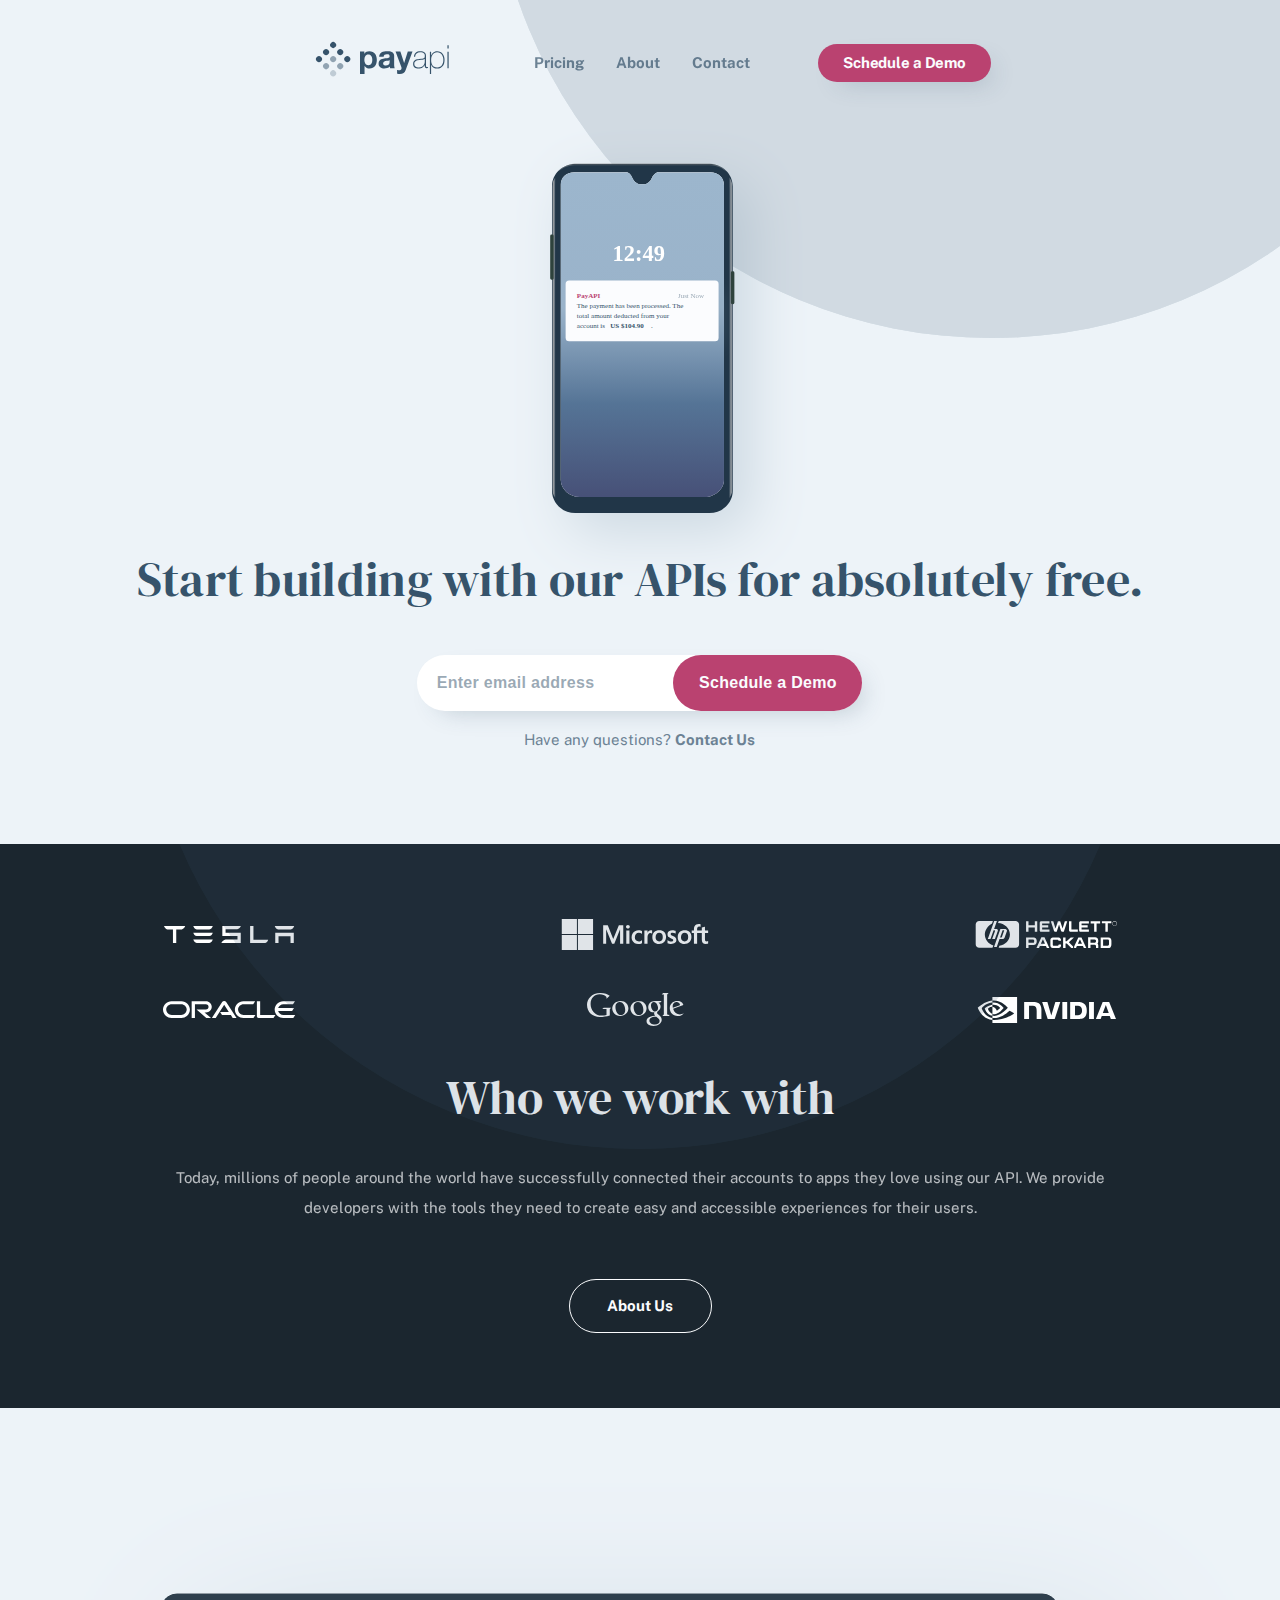
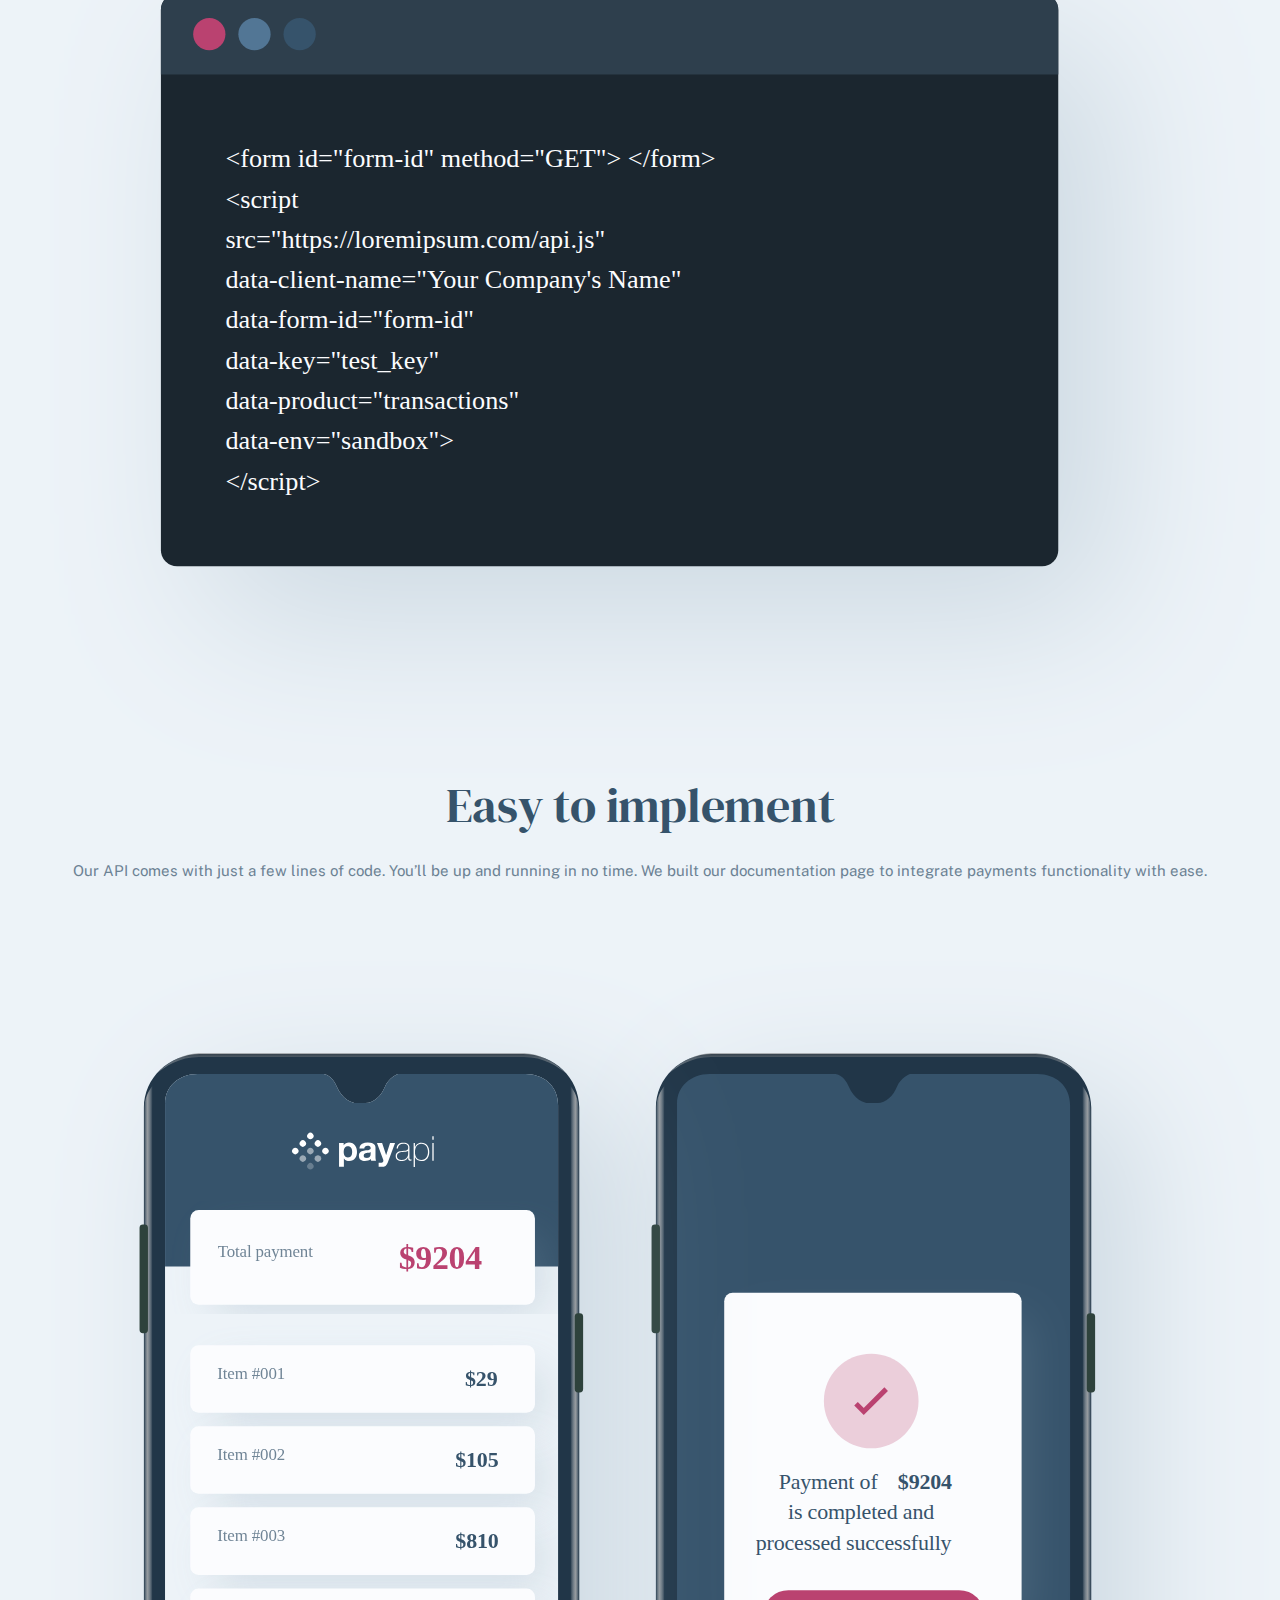
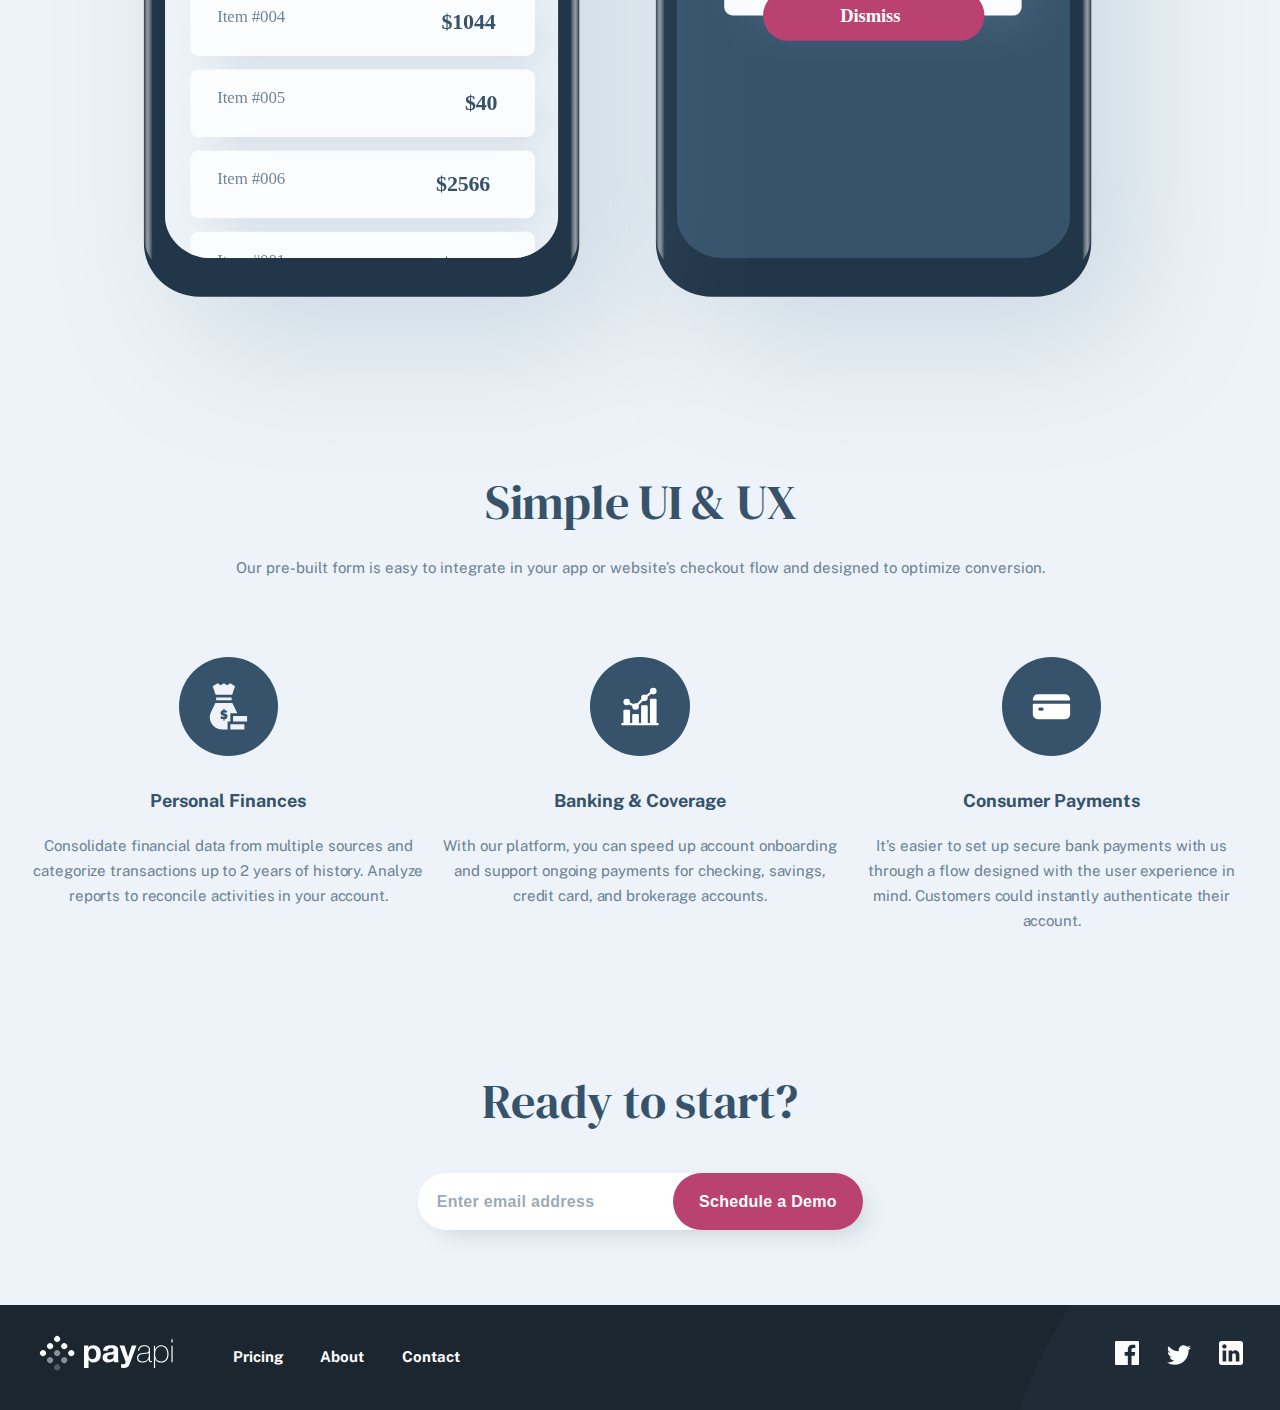
==== src/index.html @ 1490bc05 "Increase ready-to-start section heading and add margin-bottom for tablet breakpoint" ====
<!DOCTYPE html>
<html lang="en">
  <head>
    <meta charset="UTF-8" />
    <meta name="viewport" content="width=device-width, initial-scale=1.0" />

    <link rel="icon" type="image/png" sizes="32x32" href="./assets/favicon-32x32.png" />
    <link rel="preconnect" href="https://fonts.gstatic.com">
    <link href="https://fonts.googleapis.com/css2?family=DM+Serif+Display&family=Public+Sans:wght@400;700&family=Roboto+Mono:wght@300&display=swap" rel="stylesheet">
    <link rel="stylesheet" href="styles.css">
    <title>Frontend Mentor | PayAPI Website Challenge</title>
  </head>

  <body class="body--index">
    <header class="header--index">
      <div class="header__container">
        <a href="./index.html"><img src="./assets/shared/desktop/logo.svg" alt="PayAPI logo" class="logo" /></a>
        <img src="./assets/shared/mobile/menu.svg" alt="Open navigation menu icon" id="menu--open" />
      </div>
      <nav class="navigation">
        <img src="./assets/shared/mobile/close.svg" alt="Close Menu Icon" id="menu--closed" />
        <ul class="header__pages">
          <li class="header__page"><a href="./pricing.html" ><strong>Pricing</strong></a></li>
          <li class="header__page"><a href="./about.html"><strong>About</strong></a></li>
          <li  class="header__page"><a href="./contact.html"><strong>Contact</strong></a></li>
        </ul>
        <div class="button__container--centered">
          <button class="button__navigation--dark" onclick="window.location.href='./contact.html'">Schedule a Demo</button> 
        </div>
      </nav>
      <div class="bg-circle-container">
        <img src="./assets/shared/desktop/bg-pattern-circle.svg" class="bg-circle--header">
      </div>
    </header>
    
    <section class="container container--index-intro">
      <div class="intro-content">
        <h1 class="section-heading--dark section-heading--intro"> Start building with our APIs for absolutely free.</h1>
        <div class="demo-form-wrapper">
          <form class="demo-form">
            <div class="demo-form__input">
              <input type="email" placeholder="Enter email address" aria-label="email" class="form__input  form__input--email form__input--demo-email"/>
            </div>
            <div class="demo-form__input">
              <input type="submit" value="Schedule a Demo" aria-label="submit" class="form__input form__input--btn form__input--demo-btn" />
            </div>
          </form>      
        </div>
        <p class="intro-content__note">Have any questions? <strong>Contact Us</strong></p>
      </div>
      <div class="intro-img-container">
        <img class= "intro-img" src="./assets/home/desktop/illustration-phone-mockup.svg" alt="Illustrated mockup of phone"> 
      </div>

    </section>

    <section class="container container--index-work">
      <div class="bg-circle-container">
        <img src="./assets/shared/desktop/bg-pattern-circle.svg" class="bg-circle--work">
      </div>
      
      <h2 class="section-heading--light section-heading--work">Who we work with</h2>

      <div class="company-logo-container">
          <svg role="img" class="company-logo" aria-label="Tesla logo" width="131" height="17" xmlns="http://www.w3.org/2000/svg">
            <title lang="en">Tesla logo</title>
            <path d="M89.447.047v13.628h14.74c-.375 1.405-1.264 2.623-2.902 3.325h-15.16V.047h3.322zm-12.588 0c-.374 1.452-1.825 2.81-3.603 3.325H61.558l.047 3.372h15.16V17H57.347c.796-1.64 2.387-2.904 4.259-3.419H73.49V10.07H58.33V.047zM21.196 0v.047c-.371 1.503-1.623 2.912-3.386 3.381h-5.287l-.279.094V17H8.951V3.522l-.278-.094H3.386C1.67 3.052.37 1.55 0 .047L21.196 0zm108.586 6.744V17h-3.275v-6.837h-11.98V17h-3.275V6.744h18.53zM48.783 13.58c-.327 1.499-1.637 3.091-3.416 3.419H32.733c-1.778-.328-3.088-1.92-3.462-3.419zm0-6.884c-.327 1.499-1.637 3.09-3.416 3.419H32.733c-1.778-.375-3.088-1.92-3.462-3.419zM130.203 0c-.374 1.499-1.637 3.09-3.416 3.419h-12.634c-1.731-.375-3.041-1.92-3.416-3.419zm-81.42 0c-.327 1.499-1.637 3.09-3.416 3.419H32.733c-1.778-.375-3.088-1.92-3.462-3.419z" fill="#FFF" fill-rule="nonzero"/>
          </svg>

          <svg role="img" class="company-logo" aria-label="Microsoft logo" width="148" height="31" xmlns="http://www.w3.org/2000/svg">
            <title lang="en">Microsoft logo</title>
            <path d="M15.922 16v15H.782V16h15.14zm16.149 0v15H16.93V16h15.14zm79.549-4.777c.457 0 .983.054 1.562.16.582.107 1.061.238 1.425.392l.05.021v2.858l-.13-.087a5.195 5.195 0 00-1.403-.642 5.593 5.593 0 00-1.607-.244c-.57 0-1.023.127-1.35.376-.323.248-.48.554-.48.936 0 .432.127.772.378 1.013.261.25.894.574 1.881.965 1.24.493 2.128 1.05 2.64 1.659.516.612.777 1.372.777 2.258 0 1.228-.486 2.232-1.444 2.985-.953.748-2.258 1.127-3.88 1.127-.525 0-1.13-.07-1.795-.205-.667-.135-1.232-.308-1.681-.512l-.049-.022v-3.014l.132.094a6.547 6.547 0 001.776.888c.639.208 1.222.313 1.733.313 1.38 0 2.05-.43 2.05-1.313 0-.31-.067-.561-.197-.745-.134-.187-.371-.38-.706-.572-.342-.195-.88-.443-1.603-.736-.86-.365-1.508-.723-1.928-1.065a3.28 3.28 0 01-.948-1.221c-.204-.465-.308-1.013-.308-1.63 0-1.187.482-2.168 1.431-2.916.944-.744 2.18-1.12 3.674-1.12zM137.763 5c.734 0 1.327.078 1.762.232l.055.02v2.656l-.117-.052a3.424 3.424 0 00-1.379-.31c-.623 0-1.111.198-1.453.586-.344.394-.519.983-.519 1.753v1.655h4.704V8.57l.059-.018 2.98-.9.106-.032v3.92h3.173v2.521h-3.172v6.205c0 .795.144 1.364.43 1.689.281.322.735.485 1.35.485.162 0 .373-.035.626-.105.25-.069.465-.161.637-.274l.13-.084v2.544l-.042.025c-.19.106-.51.206-.981.306a6.562 6.562 0 01-1.347.148c-2.62 0-3.95-1.409-3.95-4.189v-6.75h-4.703v10.622h-3.171V14.06h-2.21V11.54h2.21V9.72c0-.913.204-1.739.607-2.454a4.246 4.246 0 011.716-1.673c.733-.394 1.574-.593 2.5-.593zm-13.973 6.223c2.07 0 3.71.608 4.877 1.806 1.166 1.198 1.757 2.865 1.757 4.955 0 2.116-.63 3.833-1.873 5.102-1.243 1.27-2.953 1.913-5.082 1.913-2.043 0-3.694-.61-4.907-1.817-1.214-1.206-1.829-2.86-1.829-4.919 0-2.166.63-3.9 1.873-5.152 1.244-1.253 2.988-1.888 5.184-1.888zm-25.402 0c2.069 0 3.71.608 4.876 1.806 1.166 1.198 1.758 2.865 1.758 4.955 0 2.116-.63 3.833-1.873 5.102-1.243 1.27-2.953 1.913-5.082 1.913-2.043 0-3.694-.61-4.907-1.817-1.214-1.206-1.83-2.86-1.83-4.919 0-2.166.631-3.9 1.874-5.152 1.243-1.253 2.988-1.888 5.184-1.888zm-20.614 0c.56 0 1.148.062 1.75.186.606.123 1.093.286 1.45.483l.043.024V14.9l-.132-.094c-.95-.68-1.953-1.023-2.982-1.023-1.204 0-2.193.402-2.939 1.196-.748.797-1.127 1.876-1.127 3.208 0 1.324.364 2.376 1.082 3.126.716.748 1.703 1.128 2.932 1.128.443 0 .947-.097 1.501-.287a5.917 5.917 0 001.533-.788l.132-.095v2.833l-.042.023c-1.019.58-2.29.873-3.779.873-1.276 0-2.428-.277-3.425-.822a5.855 5.855 0 01-2.344-2.339c-.557-1.004-.839-2.144-.839-3.385 0-1.418.291-2.69.863-3.777a6.127 6.127 0 012.513-2.55c1.09-.6 2.372-.904 3.81-.904zm12.076.089c.523 0 .935.062 1.227.184l.05.021v3.117l-.13-.094c-.146-.103-.392-.201-.731-.292a3.724 3.724 0 00-.942-.136c-.833 0-1.515.355-2.026 1.056-.519.71-.781 1.648-.781 2.792v6.723h-3.133V11.54h3.133v2.276h.033c.293-.739.675-1.331 1.205-1.763a3.236 3.236 0 012.095-.741zm-21.42.228v13.143h-3.132V11.54h3.133zM46.77 6.343l5.458 13.622 5.624-13.622h4.425v18.34H59.08V10.57h-.103l-5.674 14.113h-2.267l-5.764-14.114h-.103v14.114h-3.005V6.343h4.605zm76.854 7.44c-1.134 0-2.033.382-2.673 1.136-.643.759-.97 1.85-.97 3.243 0 1.351.327 2.414.97 3.16.64.742 1.547 1.119 2.698 1.119 1.158 0 2.044-.37 2.633-1.098.593-.733.894-1.83.894-3.257 0-1.41-.32-2.492-.95-3.217-.627-.72-1.503-1.086-2.602-1.086zm-25.402 0c-1.134 0-2.033.382-2.672 1.136-.644.759-.97 1.85-.97 3.243 0 1.351.325 2.414.969 3.16.64.742 1.547 1.119 2.698 1.119 1.158 0 2.044-.37 2.632-1.098.594-.733.894-1.83.894-3.257 0-1.41-.32-2.492-.95-3.217-.627-.72-1.502-1.086-2.601-1.086zM15.922 0v15H.782V0h15.14zM32.07 0v15H16.93V0h15.14zm34.825 5.941c.543 0 1.001.178 1.362.53.362.353.546.782.546 1.276 0 .503-.189.929-.56 1.264-.37.334-.823.503-1.347.503-.525 0-.976-.17-1.341-.503a1.646 1.646 0 01-.554-1.264c0-.512.189-.945.56-1.29.369-.343.819-.516 1.334-.516z" fill="#36536B" fill-rule="nonzero"/>
          </svg>
        
          <svg role="img" class="company-logo" aria-label="Hewlett-Packard logo" width="142" height="27" xmlns="http://www.w3.org/2000/svg">
            <title lang="en">Hewlett-Packard logo</title>
            <path d="M69.493 16.373L74.305 27h-2.478l-.868-1.923h-6.086L64.015 27h-2.572l4.907-10.627h3.143zm50.612 0c1.715 0 3.191 1.202 3.191 3.366 0 1.923-.38 2.644-.953 3.126.762.384.953 1.297.953 1.922v2.211h-2.286v-1.922c0-.433-.477-1.203-1.43-1.203h-4.095V27h-2.382V16.373zm-29.566.01v3.984h1.046l4.138-3.984h3.234l-5.09 4.991 4.233 4.224v1.392h-1.808l-4.517-4.416H90.54v4.416h-2.427V16.383h2.427zm-31.815.006c1.282 0 3.04.815 3.04 3.835 0 2.973-1.616 3.787-3.041 3.787h-5.226v2.973h-2.423V16.389zm74.75.002c1.995 0 2.945 1.39 2.945 3.259v3.237c-.012 1.508-.265 4.094-2.992 4.094h-7.74v-10.59zm-26.99.003l4.797 10.585h-2.47l-.865-1.916h-6.067l-.854 1.916h-1.899v-1.485l4.225-9.1h3.133zm-22.863.006c1.518.047 2.418 1.627 2.418 2.536v.908H83.62c-.049-.479-.475-1.195-.854-1.195h-4.175c-.947 0-.805.956-.805.956v4.21c0 .766.474.957.759.957h4.126c.9 0 .997-.765.997-1.244h2.37v.957c0 1.58-1.09 2.488-2.417 2.488h-5.787c-1.803 0-2.467-1.388-2.467-2.488v-5.598c0-1.195 1.28-2.487 2.419-2.487zM40.52 0c1.97 0 3.567 1.58 3.567 3.57v19.72a3.6 3.6 0 01-1.046 2.539 3.537 3.537 0 01-2.52 1.044H23.662l.718-2.17c5.98-.888 10.545-5.597 10.545-11.273 0-6.106-5.283-11.094-11.929-11.409L23.76 0h16.76zM17.886 0l-.855 2.4c-4.115 2.205-7.199 6.638-7.199 11.03 0 4.998 3.55 9.408 8.488 11.01l-.861 2.433H4.252c-1.965 0-3.558-1.625-3.558-3.61V3.598C.693 1.614 2.285.004 4.252.001h13.634zm11.91 7.902c1.328 0 2.705.698 1.993 2.605l-2.041 5.677c-.38 1.07-.712 1.815-2.706 1.815h-2.495L21.727 26H19.02l6.36-18.098zm103.062 10.694h-4.75v6.18h4.56c.854 0 1.329-.814 1.329-1.724v-3.02c.049-.669-.426-1.436-1.14-1.436zm-64.937-.252l-2.048 4.52h4.049l-2.001-4.52zm36.997.014l-2.042 4.502h4.074l-2.032-4.502zm-46.907.236h-4.514v3.212h4.656c1.046 0 1.046-1.102 1.046-1.581v-.07c-.003-.512-.054-1.56-1.188-1.56zm61.568-.009h-4.095v3.077h4.382c.905 0 1.143-1.106 1.143-1.634 0-.53-.238-1.443-1.43-1.443zM21.934 0l-2.838 7.947h1.609c1.655 0 2.507.696 2.081 2.086-.426 1.39-2.838 7.969-2.838 7.969h-2.79l2.79-7.784c.094-.464.094-.88-.472-.88h-.852l-3.121 8.664h-2.697V18L19.191 0h2.743zM28.8 9.298h-1.187l-2.574 7.305h1.197c.475 0 .712-.512.76-.791.003-.017.012-.051.028-.102l.063-.198c.146-.442.447-1.301.77-2.213l.177-.5c.505-1.419 1.003-2.803 1.003-2.803.142-.372.19-.698-.237-.698zM78.28.156l2.241 7.264L82.904.204h2.287l2.382 7.216 2.24-7.264h2.43l-3.43 10.632h-1.43c-.715-.001-1.405-1.083-1.549-1.612L84.048 3.62l-2.335 7.168h-1.477c-.715 0-1.335-1.106-1.478-1.635L75.85.156h2.43zm58.079.002V2.37h-3.548v8.413h-2.428V2.37h-3.5V.158h9.476zM74.48.167v2.21h-7.325v1.968h6.088v2.208h-6.088v2.016h7.325v2.207h-8.228c-.952 0-1.522-.768-1.522-1.392V1.751c0-.96.57-1.584 1.664-1.584h8.086zm50.658-.002v2.21h-3.545v8.401h-2.425V2.375h-3.497V.165h9.467zm-11.244.006v2.206h-7.32v1.967h6.084V6.55h-6.084v2.015h7.32v2.206h-8.223c-.952 0-1.522-.767-1.522-1.391V1.755c0-.96.57-1.584 1.664-1.584h8.08zM53.497.174v4.17h6.319V.175h2.423v10.595h-2.423v-4.22h-6.32v4.22h-2.422V.174h2.423zm42.929.004V8.56h6.41v2.204h-7.123c-1.092 0-1.71-.766-1.71-1.58V.177h2.423zm43.216-.084c.627-.01 1.23.24 1.669.692.458.462.689 1.021.689 1.677.01.634-.24 1.243-.69 1.686a2.26 2.26 0 01-1.668.699 2.244 2.244 0 01-1.665-.699 2.317 2.317 0 01-.683-1.686 2.3 2.3 0 01.69-1.677 2.255 2.255 0 011.658-.692zm.001.32c-.56 0-1.036.2-1.431.602-.394.399-.59.881-.59 1.446-.01.546.202 1.073.587 1.457a1.93 1.93 0 001.433.602c.54.009 1.06-.21 1.434-.602.394-.402.59-.887.59-1.457 0-.565-.196-1.047-.59-1.446a1.941 1.941 0 00-1.433-.602z" fill="#36536B" fill-rule="nonzero"/>
          </svg>

          <svg role="img" class="company-logo" aria-label="Oracle logo" width="133" height="17" xmlns="http://www.w3.org/2000/svg">
            <title lang="en">Oracle logo</title>
            <path d="M57.081 11.06h8.737l-4.62-7.351-8.479 13.29h-3.858L59.174 1.036A2.445 2.445 0 0161.198 0c.802 0 1.55.376 1.984 1.008L73.536 17h-3.859l-1.82-2.97H59.01l-1.93-2.97zm40.084 2.97V.16h-3.274v15.226c0 .417.163.82.475 1.129.313.309.734.484 1.196.484h14.933l1.93-2.97h-15.26zM42.99 11.543c3.18 0 5.762-2.54 5.762-5.684 0-3.145-2.582-5.698-5.762-5.698H28.665V17h3.273V3.131h10.835a2.734 2.734 0 012.745 2.729 2.733 2.733 0 01-2.745 2.727l-9.231-.013L43.317 17h4.756l-6.577-5.456h1.495zM8.514 17C3.814 17 0 13.237 0 8.587S3.814.161 8.514.161h9.896c4.701 0 8.513 3.776 8.513 8.426S23.11 17 18.41 17H8.514zm9.676-2.97c3.045 0 5.512-2.433 5.512-5.443s-2.467-5.456-5.512-5.456H8.733c-3.044 0-5.511 2.446-5.511 5.456 0 3.01 2.467 5.443 5.511 5.443h9.457zM80.37 17c-4.7 0-8.519-3.763-8.519-8.413S75.67.161 80.371.161h11.754l-1.917 2.97h-9.62c-3.043 0-5.516 2.446-5.516 5.456 0 3.01 2.473 5.443 5.516 5.443h11.808L90.466 17H80.371zm40.044-2.97c-2.513 0-4.647-1.666-5.299-3.965h13.996l1.929-2.97h-15.925c.652-2.284 2.786-3.964 5.3-3.964h9.606l1.943-2.97h-11.767c-4.702 0-8.52 3.776-8.52 8.426s3.818 8.412 8.52 8.412h10.096l1.929-2.97h-11.808z" fill="#36536B" fill-rule="nonzero"/>
          </svg>
       
          <svg role="img" class="company-logo" aria-label="Google logo" width="97" height="33" xmlns="http://www.w3.org/2000/svg">
            <title lang="en">Google logo</title>
            <path d="M74.618 8l-1.331 1.376h-1.77c1.45 1.274 2.086 2.635 2.086 4.217 0 2.306-1.259 3.462-2.15 4.243-.163.15-.598.462-.85.736-.142.168-.531.613-.531 1.285 0 .47.151.869.931 1.496 2.654 2.055 3.702 3.246 3.702 5.42 0 3.085-2.836 6.227-8.313 6.227-4.625 0-6.827-2.338-6.827-4.714 0-2.713 2.434-5.238 8.49-5.619-.64-.75-.942-1.237-.942-2.104.001-.589.244-1.197.244-1.197h-.89c-3.52 0-5.226-2.777-5.226-5.238C61.241 10.895 63.635 8 68.06 8h6.558zM68.59 23.664c-4.543.065-6.2 1.836-6.2 3.894 0 2.485 2.417 4.006 5.579 4.006 2.88 0 4.658-1.554 4.658-3.535 0-1.442-.808-2.25-2.103-3.31-.557-.439-1.353-1.027-1.353-1.027s-.243-.028-.58-.028zM13.512 0c4.22 0 7.172 1.284 9.21 2.636L19.5 5.794V3.891c-1.719-1.527-3.64-2.623-6.942-2.623-5.219 0-8.96 3.966-8.96 9.621 0 5.766 4.136 11.67 11.172 11.67 1.736 0 3.406-.23 4.729-.646V16.08h-4.24l1.42-1.38h7.56l-1.113 1.09c-.206.186-.344.398-.344.706v6.027C19.25 23.485 16.197 24 12.757 24 5.66 24 .015 19.425.015 11.83.015 6.492 4.249 0 13.512 0zm20.227 8c4.6.001 7.658 3.606 7.658 7.318 0 3.985-3.129 7.682-8.23 7.682-5.302 0-7.919-4.014-7.919-7.394C25.248 11.69 28.497 8 33.74 8zm47.873-8l-1.16 1.14a.878.878 0 00-.306.69v19.09c0 .41.295.831.79.89l1.844.227-.98.963h-6.425l1.177-1.154c.193-.197.283-.388.283-.669V1.403h-2.13L76.132 0h5.48zm8.66 8c3.852 0 5.528 1.987 6.123 3.96L86.1 15.833c.983 3.597 3.792 5.554 6.706 5.554 1.534 0 2.688-.436 4.103-1.1-.75.933-1.776 1.676-2.844 2.134-.995.425-2.057.579-3.346.579-5.172 0-7.94-3.978-7.94-7.798C82.78 10.576 86.638 8 90.27 8zM51.906 8c4.6.001 7.658 3.606 7.658 7.318 0 3.985-3.13 7.682-8.23 7.682-5.302 0-7.919-4.014-7.919-7.394C43.416 11.69 46.665 8 51.907 8zM32.87 9.076c-.6 0-1.514.114-2.49.715-1.194.802-1.952 1.891-1.952 4.122 0 2.24.79 4.533 1.597 5.766.918 1.34 2.143 2.36 3.897 2.36h.069c.684-.015 4.221-.29 4.221-5.017 0-3.308-1.646-7.946-5.342-7.946zm18.168 0c-.6 0-1.515.114-2.49.715-1.194.802-1.952 1.891-1.952 4.122 0 2.24.79 4.533 1.597 5.766.917 1.34 2.143 2.36 3.897 2.36h.069c.684-.015 4.221-.29 4.221-5.017 0-3.308-1.646-7.946-5.342-7.946zm15.801-.047c-1.547 0-2.848 1.2-2.848 3.458 0 2.5 1.17 4.603 2.348 5.392.53.375 1.157.526 1.68.526 1.067 0 3.04-.718 3.04-3.344 0-2.432-1.254-4.398-2.039-5.13-.708-.609-1.378-.902-2.18-.902zm22.758.03c-1.288 0-3.9.898-3.9 4.26 0 .801.172 1.543.172 1.543l6.328-2.382c.503-.185.758-.384.758-.762 0-1.168-1.41-2.66-3.358-2.66z" fill="#36536B" fill-rule="nonzero"/>
          </svg>

          <svg role="img" class="company-logo" aria-label="Nvidia logo" width="139" height="26" xmlns="http://www.w3.org/2000/svg">
            <title lang="en">Nvidia logo</title>
            <path d="M40.086 0v26H15.427v-3.053c.522.058 1.043.087 1.594.087 5.708 0 15.777-2.908 20.095-6.525-.638-.637-3.724-2.098-4.477-2.706-4.55 3.907-9.243 7.22-15.734 7.22-.493 0-1-.044-1.492-.101v-2.17c.594.1 1.188.158 1.796.158 6.969 0 13.662-8.13 13.662-8.13s-5.838-7.626-14.777-7.322l-.696.043V0h24.688zM15.413 3.501l-.001 1.909-.014.001v.001l-.37.034c-6.73.69-10.15 5.567-10.275 5.748-.003.005 2.706 8.744 10.645 9.728v2.025C4.576 21.934.722 10.794.722 10.794s6.81-6.656 14.69-7.293zM90.19 5.03V22h-4.854V5.029h4.854zm9.78 0c3.876 0 6.47.46 8.249 2.833 1.005 1.323 1.574 3.452 1.574 5.84 0 2.603-.67 4.99-1.72 6.069C106.6 21.31 105.23 22 101.033 22h-7.87V5.029zm-29.558 0l3.877 13.447L78.341 5.03h4.955L77.699 22h-6.995L65.165 5.029h5.247zm46.508 0V22h-4.854V5.029h4.854zM56.07 5c4.16.03 8.351 1.013 8.351 7.607v9.378h-4.751v-7.752c0-2.374-.306-3.682-1.079-4.488-.597-.633-1.472-.935-2.725-.935l-3.819-.014v13.189h-4.897V5zm76.094.028L139 21.97h-5.203l-1.02-2.991h-8.016l-1.079 3.006h-4.78l6.777-16.957h6.486zM15.398 7.755v2.026h-.014c-2.507-.304-4.477 2.04-4.477 2.04l.008.027c.106.351 1.272 3.978 4.483 5.066v1.852c-5.998-1.071-7.664-7.307-7.664-7.307l.07-.074.089-.089c.663-.656 3.376-3.091 7.505-3.54zm84.659.956h-2.084v9.65h2.084c3.031 0 4.984-1.352 4.984-4.832 0-3.48-1.953-4.818-4.984-4.818zm-73.315 2.198l-.019.027-.099.131c-.743.976-4.891 6.15-9.313 6.15-.652 0-1.29-.1-1.898-.303V9.795c2.506.304 3.013 1.404 4.506 3.907l3.346-2.807s-2.448-3.198-6.563-3.198a9.832 9.832 0 00-1.304.058V5.412h.015l-.001-.002.334-.019c.116-.005.232-.009.348-.009 6.432-.202 10.648 5.527 10.648 5.527zm102.085-2.788l-3.032 7.94h5.976l-2.944-7.94z" fill="#36536B" fill-rule="nonzero"/>
          </svg>
      </div>

      <p class="work-text">
        Today, millions of people around the world have successfully connected 
        their accounts to apps they love using our API. We provide developers 
        with the tools they need to create easy and accessible experiences 
        for their users.
      </p>
      <a href="#" class="btn--outline">About Us</a>  
    </section>

    <section class="container container--index-implement">
      <h2 class="section-heading--dark section-heading--implement">Easy to implement</h2>
      <div class="img-container--implement">
        <img class="section-img--implement" src="./assets/home/desktop/illustration-easy-to-implement.svg" alt="An illustrated code block">
      </div>
      <p class="implement-text">
        Our API comes with just a few lines of code. You’ll be up and running in 
        no time. We built our documentation page to integrate payments functionality 
        with ease.
      </p>
    </section>

    <section class="container container--index-simple">
      <h2 class="section-heading--dark section-heading--simple">Simple UI & UX</h2>
      <div class="img-container--simple">
        <img class="section-img--simple" src="./assets/home/desktop/illustration-simple-ui.svg" alt="Illustrated mockup of two phone screens">
      </div>
      <p class="simple-text">
        Our pre-built form is easy to integrate in your app or website’s checkout 
        flow and designed to optimize conversion.
      </p>
    </section>
    <section class="container container--index-features">
      <div class="feature">
        <p class="feature-title">Personal Finances</p>
        <img class="feature-img" src="./assets/home/desktop/icon-personal-finances.svg" alt="Icon of money bag">
        <p class="feature-text">
          Consolidate financial data from multiple sources and categorize transactions up to
          2 years of history. Analyze reports to reconcile activities in your account.
        </p>
      </div>
      <div class="feature">
        <p class="feature-title">Banking & Coverage</p>
        <img class="feature-img" src="./assets/home/desktop/icon-banking-and-coverage.svg" alt="Icon of bar graph with trend line">
        <p class="feature-text">
          With our platform, you can speed up account onboarding and support ongoing payments 
          for checking, savings, credit card, and brokerage accounts.
        </p>
      </div>
      <div class="feature">
        <p class="feature-title">Consumer Payments</p>
        <img class="feature-img" src="./assets/home/desktop/icon-consumer-payments.svg" alt="Icon of credit card">
        <p class="feature-text">
          It’s easier to set up secure bank payments with us through a flow designed with the 
          user experience in mind. Customers could instantly authenticate their account.
        </p>
      </div>
    </section>
    
    <section class="container ready-to-start__section">
      <h2 class="section-heading--dark section-heading--ready">Ready to start?</h2>
      <div class="ready-to-start__form-wrapper">
        <form class="ready-to-start__form">
          <div class="ready-to-start__form-input">
            <input type="email" placeholder="Enter email address" aria-label="email" class="form__input  form__input--email form__input--ready-to-start-email"/>
          </div>
          <div class="ready-to-start__form-input">
            <input type="submit" value="Schedule a Demo" aria-label="submit" class="form__input form__input--btn form__input--ready-to-start-btn" />
          </div>
        </form>      
      </div>
    </section>
  
    <footer> 
      <a href='./index.html'>
        <svg class="footer__logo" width="135" height="38" xmlns="http://www.w3.org/2000/svg"><g fill="#36536B" fill-rule="evenodd"><path d="M50.544 33.934v-7.84h.064a5.36 5.36 0 002.128 1.84c.864.416 1.808.624 2.832.624 1.216 0 2.277-.235 3.184-.704a6.738 6.738 0 002.272-1.888 8.147 8.147 0 001.36-2.72 11.37 11.37 0 00.448-3.2c0-1.173-.15-2.299-.448-3.376-.299-1.077-.757-2.021-1.376-2.832a6.937 6.937 0 00-2.336-1.952c-.939-.49-2.059-.736-3.36-.736-1.024 0-1.963.203-2.816.608-.853.405-1.557 1.056-2.112 1.952h-.064v-2.112H46v22.336h4.544zm3.808-8.768c-.725 0-1.344-.15-1.856-.448a3.595 3.595 0 01-1.232-1.168 5.044 5.044 0 01-.672-1.68 9.192 9.192 0 01-.208-1.952c0-.683.064-1.344.192-1.984a4.98 4.98 0 01.656-1.696c.31-.49.715-.89 1.216-1.2.501-.31 1.125-.464 1.872-.464.725 0 1.339.155 1.84.464.501.31.912.715 1.232 1.216.32.501.55 1.072.688 1.712.139.64.208 1.29.208 1.952 0 .661-.064 1.312-.192 1.952-.128.64-.347 1.2-.656 1.68-.31.48-.715.87-1.216 1.168-.501.299-1.125.448-1.872.448zm15.882 3.392c1.024 0 2.027-.15 3.008-.448a5.921 5.921 0 002.56-1.568 6.52 6.52 0 00.32 1.6h4.608c-.213-.341-.363-.853-.448-1.536a17.288 17.288 0 01-.128-2.144v-8.608c0-1.003-.224-1.808-.672-2.416a4.603 4.603 0 00-1.728-1.424 7.733 7.733 0 00-2.336-.688 18.543 18.543 0 00-2.528-.176c-.917 0-1.83.09-2.736.272a7.809 7.809 0 00-2.448.912 5.448 5.448 0 00-1.792 1.696c-.47.704-.736 1.59-.8 2.656h4.544c.085-.896.384-1.536.896-1.92.512-.384 1.216-.576 2.112-.576.405 0 .784.027 1.136.08.352.053.661.16.928.32s.48.384.64.672c.16.288.24.677.24 1.168.021.47-.117.827-.416 1.072-.299.245-.704.432-1.216.56-.512.128-1.099.224-1.76.288-.661.064-1.333.15-2.016.256-.683.107-1.36.25-2.032.432a5.735 5.735 0 00-1.792.816c-.523.363-.95.848-1.28 1.456-.33.608-.496 1.381-.496 2.32 0 .853.144 1.59.432 2.208a4.17 4.17 0 001.2 1.536c.512.405 1.11.704 1.792.896a8.127 8.127 0 002.208.288zm1.696-3.008c-.363 0-.715-.032-1.056-.096a2.566 2.566 0 01-.896-.336 1.717 1.717 0 01-.608-.656c-.15-.277-.224-.619-.224-1.024 0-.427.075-.779.224-1.056.15-.277.347-.507.592-.688a2.98 2.98 0 01.864-.432c.33-.107.667-.192 1.008-.256.363-.064.725-.117 1.088-.16.363-.043.71-.096 1.04-.16.33-.064.64-.144.928-.24.288-.096.528-.23.72-.4v1.696c0 .256-.027.597-.08 1.024a3.428 3.428 0 01-.432 1.264c-.235.416-.597.773-1.088 1.072-.49.299-1.184.448-2.08.448zm13.962 8.384c1.557 0 2.773-.288 3.648-.864.874-.576 1.557-1.536 2.048-2.88L98.5 11.598h-4.704L90.18 22.926h-.064l-3.744-11.328H81.54l5.792 15.52c.128.32.192.661.192 1.024 0 .49-.144.939-.432 1.344-.288.405-.731.64-1.328.704-.448.021-.896.01-1.344-.032-.448-.043-.886-.085-1.312-.128v3.744c.469.043.933.08 1.392.112.458.032.922.048 1.392.048zm18.698-5.408c.789 0 1.514-.096 2.176-.288a6.581 6.581 0 001.776-.8c.522-.341.965-.73 1.328-1.168.362-.437.64-.901.832-1.392h.064v.864c0 .341.026.656.08.944.053.288.154.539.304.752.149.213.368.384.656.512.288.128.677.192 1.168.192.34 0 .672-.043.992-.128V26.99a5.835 5.835 0 01-.896.096c-.278 0-.491-.059-.64-.176a.961.961 0 01-.32-.464 2.357 2.357 0 01-.112-.64c-.011-.235-.016-.47-.016-.704v-9.568c0-1.259-.454-2.277-1.36-3.056-.907-.779-2.352-1.168-4.336-1.168-1.984 0-3.515.453-4.592 1.36-1.078.907-1.66 2.267-1.744 4.08h1.216c.085-1.472.58-2.57 1.488-3.296.906-.725 2.096-1.088 3.568-1.088.832 0 1.536.085 2.112.256.576.17 1.045.405 1.408.704.362.299.629.64.8 1.024.17.384.256.8.256 1.248 0 .576-.032 1.056-.096 1.44a1.64 1.64 0 01-.48.944c-.256.245-.635.437-1.136.576-.502.139-1.19.24-2.064.304l-1.888.16c-.662.064-1.35.17-2.064.32-.715.15-1.366.4-1.952.752a4.367 4.367 0 00-1.456 1.44c-.384.608-.576 1.392-.576 2.352 0 1.579.48 2.747 1.44 3.504.96.757 2.314 1.136 4.064 1.136zm.032-1.056c-1.344 0-2.4-.293-3.168-.88-.768-.587-1.152-1.488-1.152-2.704 0-.768.149-1.392.448-1.872.298-.48.688-.859 1.168-1.136a5.213 5.213 0 011.616-.592 20.778 20.778 0 011.792-.272l2.048-.192a16.93 16.93 0 002.032-.288c.608-.128 1.06-.373 1.36-.736v3.072c0 .213-.06.624-.176 1.232-.118.608-.39 1.237-.816 1.888-.427.65-1.046 1.227-1.856 1.728-.811.501-1.91.752-3.296.752zm12.49 6.56v-9.312h.063c.491 1.344 1.27 2.315 2.336 2.912 1.067.597 2.283.896 3.648.896 1.26 0 2.352-.213 3.28-.64a6.254 6.254 0 002.304-1.776c.608-.757 1.062-1.659 1.36-2.704.3-1.045.448-2.197.448-3.456 0-1.152-.149-2.25-.448-3.296-.298-1.045-.752-1.963-1.36-2.752a6.651 6.651 0 00-2.304-1.888c-.928-.47-2.02-.704-3.28-.704-.896 0-1.69.139-2.384.416a6.39 6.39 0 00-1.776 1.04c-.49.416-.885.87-1.184 1.36-.298.49-.512.939-.64 1.344h-.064v-3.776h-1.216V34.03h1.216zm6.047-6.56c-1.152 0-2.117-.208-2.896-.624a5.008 5.008 0 01-1.856-1.664c-.458-.693-.784-1.493-.976-2.4a13.637 13.637 0 01-.288-2.832c0-.981.107-1.925.32-2.832a7.152 7.152 0 011.04-2.416 5.407 5.407 0 011.872-1.696c.768-.427 1.696-.64 2.784-.64 1.11 0 2.054.219 2.832.656a5.599 5.599 0 011.904 1.728c.491.715.854 1.525 1.088 2.432.235.907.352 1.83.352 2.768 0 1.024-.122 1.99-.368 2.896-.245.907-.618 1.701-1.12 2.384a5.487 5.487 0 01-1.92 1.632c-.778.405-1.7.608-2.768.608zm11.498-18.88V5.294h-1.216V8.59h1.216zm0 19.552V11.694h-1.216v16.448h1.216z" fill-rule="nonzero"/><g><circle transform="rotate(45 19.142 5)" cx="19.142" cy="5" r="3"/><circle transform="rotate(45 26.213 12.071)" cx="26.213" cy="12.071" r="3"/><circle transform="rotate(45 33.284 19.142)" cx="33.284" cy="19.142" r="3"/><circle transform="rotate(45 12.071 12.071)" cx="12.071" cy="12.071" r="3"/><circle opacity=".5" transform="rotate(45 19.142 19.142)" cx="19.142" cy="19.142" r="3"/><circle opacity=".5" transform="rotate(45 26.213 26.213)" cx="26.213" cy="26.213" r="3"/><circle transform="rotate(45 5 19.142)" cx="5" cy="19.142" r="3"/><circle opacity=".5" transform="rotate(45 12.071 26.213)" cx="12.071" cy="26.213" r="3"/><circle opacity=".25" transform="rotate(45 19.142 33.284)" cx="19.142" cy="33.284" r="3"/></g></g></svg>
      </a>
      <div class="footer__menu">
        <p class="footer__menu__item"><a href="./pricing.html" class="footer__menu__item__link">Pricing</a></p>
        <p class="footer__menu__item"><a href="./about.html" class="footer__menu__item__link">About</a></p>
        <p class="footer__menu__item"><a href="./contact.html" class="footer__menu__item__link">Contact</a></p>
      </div>
      <div class="footer__social">
        <img class="footer__social__icon" src="./assets/shared/desktop/facebook.svg" alt="Facebook logo">
        <img class="footer__social__icon" src="./assets/shared/desktop/twitter.svg" alt="Twitter logo">
        <img class="footer__social__icon" src="./assets/shared/desktop/linkedin.svg" alt="LinkedIn logo">
      </div>
      <div class="bg-circle-container">
        <img src="./assets/shared/desktop/bg-pattern-circle.svg" class="bg-circle--footer">
      </div>
    </footer>

    <script>
      const openMenu = document.getElementById("menu--open");
      const closeMenu = document.getElementById("menu--closed");
      const navigation = document.getElementsByClassName("navigation");

      openMenu.addEventListener("click", openNavigation);
      closeMenu.addEventListener("click", closeNavigation);

      function openNavigation() {
        navigation[0].style.opacity = 1;
        navigation[0].style.width = "70vw";       
      }

      function closeNavigation() {
        navigation[0].style.opacity = 0;
        navigation[0].style.width = 0;        
      }
    </script>
  </body>
</html>
---- src/styles.css ----
/***  Link to google fonts in head of html documents.
    font-family: 'DM Serif Display', serif; --> font-weight: 400 (regular)
    font-family: 'Public Sans', sans-serif; --> font-weight: 400 (regular) & 700 (bold) 
    font-family: 'Roboto Mono', monospace; --> font-weight: 300 (light) ***/

*  {
    margin: 0;
    padding: 0;
    box-sizing: border-box;
}

/* ====================
    General Typography
======================= */
body {
    font-family: 'Public Sans', sans-serif;
    font-size: 15px;
    line-height: 28px;
    background-color: #EDF3F8;
}

/* Mobile Version */
h1 {
    font-family: 'DM Serif Display', serif;
    font-size: 32px;
    line-height: 36px;
    letter-spacing: -0.25px;
    font-weight: 400;
}

/* e.g. Ready to start? */
h2 { 
    font-family: 'DM Serif Display', serif;
    font-size: 32px;
    line-height: 36px;
    letter-spacing: -0.25px;
    font-weight: 400; 
}

/* e.g. Free Plan */
h3 { 
    font-family: 'DM Serif Display', serif;
    font-size: 24px;
    line-height: 32px;
    letter-spacing: -0.18px;
    font-weight: 400;
}

/* e.g. personal finances*/
h4 {
    font-family: 'Public Sans', sans-serif;
    font-size: 18px;
    line-height: 25px;
    letter-spacing: -0.14px;
    font-weight: 700;
}

p {
    font-weight: 400;
}

a {
    text-decoration: none;
}

.section-heading--dark {
    color: #36536B;
}

.section-heading--light {
    color: #FBFCFE;
}


/* Tablet Version */
@media (min-width: 768px) {
    h1 {
        font-size: 48px;
        line-height: 56px;
        letter-spacing: -0.37px;
    }
}


/* ====================
         Header
======================= */
.header__container {
    display: flex;
    justify-content: space-between;
    padding: 40px 24px 38px 25px;
    position: relative;
    align-items: center;
    z-index: 20;
}

.logo,
#menu--open,
#menu--closed,
.button__navigation--dark {
    cursor: pointer;
}

#menu--open {
    height: 17px;
}

.navigation {
    width: 0;
    height: 100vh;
    background-color: rgb(27, 38, 47);
    position: absolute;
    top: 0;
    right: 0;
    z-index: 10;
    transition: 500ms ease-in;
    overflow: hidden;
    z-index: 30;
}

#menu--closed {
    float: right;
    margin-right: 27px;
    margin-top: 48px;
    margin-bottom: 24px;
}

.header__pages {
    list-style: none;
    text-align: center;
    width: 300px;
    clear: right;
    border-top: 1px solid rgba(251, 252, 254, 0.15);
    margin: 0 auto;
    padding-top: 27px;
    padding-bottom: 16px;
}

.header__page {
    padding: 16px;
}

.header__page a {
    color: rgba(251, 252, 254, 0.7);
    font-size: 20px;
}

.button__container--centered {
    text-align: center;
}

.button__navigation--dark {
    background-color: rgb(186, 66, 112);
    border: none;
    color: #FBFCFE;
    font-family: 'Public Sans', sans-serif; 
    font-weight: 700;
    letter-spacing: -0.12px;
    font-size: 15px;
    border-radius: 24px;
    box-shadow: 10px 10px 25px -10px rgba(54, 83, 107, 0.25);
    padding: 16px 65px;
    width: 252px;
}

@media (min-width: 768px) {
    header {
        display: flex;
        align-items: center;
        justify-content: center;
    }

    .header__container {
        display: flex;
        justify-content: space-between;
        position: unset;
        z-index: 0;
        margin-right: 3em;
    }
    
    #menu--open {
        display: none;
    }
    
    .navigation {
        width: auto;
        height: 38px;
        background-color: unset;
        position: unset;
        transition: unset;
        overflow: unset;
        z-index: 30;
        display: flex;
        align-items: center;
    }
    
    #menu--closed {
        display: none;
    }
    
    .header__pages {
        display: flex;
        flex-direction: row;
        border: none;
        margin: 0 auto;
        padding-top: none;
        padding-bottom: none;
        align-items: center;
        padding: unset;
    }
    
    .header__page {
        padding: 16px;
    }
    
    .header__page a {
        color: #36536B;
        opacity: 0.7;
        font-size: 15px;
    }
    
    .button__container--centered {
        text-align: center;
    }
    
    .button__navigation--dark {
        padding: unset;
        width: 173px;
        height: 38px;
        cursor: pointer;
    }
}


/* ====================
    General Layout
======================= */
.container {
    display: flex;
    flex-direction: column;
    justify-content: center;
    text-align: center;
    padding: 0 2em;
}

.form {
    display: flex;
    flex-direction: column;
    width: 100%;
}

.form__input {
    font-size: 1rem;
    margin-bottom: 1.4em;
    padding: 1.2em;
    border-radius: 5em;
    border: none;
    font-weight: 700;
    letter-spacing: 0.3px;
}

.form__input--email {
    box-shadow: 10px 10px 25px -10px rgba(54, 83, 107, 0.25);
}

.form__input::placeholder {
    color: rgba(54, 83, 107, 0.5);
}


.form__input--btn {
    background: #BA4270;
    color: #FBFCFE;
}

.bg-circle__container--hero {
    width: 96.7vw;
    overflow: hidden;
    position: relative;
    height: 140px;
    margin-top: -140px;
    
}

.bg-circle--hero {
    margin-top: -660px;
    left: 100px;
    top: 0;
    position: absolute;
}

@media (min-width: 768px) {
    .bg-circle__container--hero {   
        height: 300px;
        position: absolute;
    }

    .bg-circle--hero {
        margin-top: -500px;
        left: 500px;
    }
}

/* ====================
    Index/Home
======================= */

/* Intro - section */
.body--index {
    overflow-x: hidden;
    background: #EDF3F8;
}

.header--index {
    position: relative;
}

.bg-circle-container {
    /* border: 1px solid red; */
    display: flex;
    justify-content: center;
    overflow-x: hidden;
    /* border: 1px solid red; */
    
}

.bg-circle--header { 
    max-width: 500px;
    position: absolute;
    z-index: 1;
    top: -330%;
    transform: scale(2);
    width: 100%;
    /* border: 1px solid orange; */
}

.container--index-intro {
    display: flex;
    flex-direction: column;
    justify-content: center;
    text-align: center;
    position: relative;
    align-items: center;
    background: #EDF3F8;
    padding-bottom: 3em;
}

.intro-content {
    position: relative;
    top: -45px;
}

.section-heading--intro {
    margin-bottom: 1em;
    letter-spacing: 0.3px;
}

.intro-img-container {
    order: -1;
    position: relative;
    z-index: 2;
}

.intro-img {
    width: 70%;
    /* border: 1px solid green; */
    margin-bottom: 0;
    position: relative;
    left: 20px;
    font-family: 'Public Sans';
}

.demo-form-wrapper {
    width: 100%;
 }
 
.demo-form {
    margin: 0 auto;
    width: 100%;
    display: flex;
    flex-direction: column;
    justify-content: space-between;
    margin-top: 2em;
    outline: unset;
}

.demo-form__input {
    width: 100%;
}

.form__input--demo-email, .form__input--demo-btn {
    width: 100%;
}

.intro-content__note {
    color: #6C8294;
    margin-top: 1em;
}

/* Tablet Version */

@media screen and (min-width: 768px) {
    .section-heading--intro {
        font-size: 3rem;
        padding-left: 2em;
        padding-right: 2em;
    }

    /* Schedule Demo Form */
    .demo-form {
        flex-direction: row;
        justify-content: center;    
        max-width: 445px;
        position: relative;
    }

    .demo-form__input {
        width: auto;
    }

    .form__input--demo-email, .form__input--demo-btn {
        width: auto;
        margin-bottom: 0;
    }

    .form__input--demo-email {
        padding-right: 15em;
        width: 100%;
    }

    .form__input--demo-btn {
        position: absolute;
        right: 0;
        padding-left: 1.6em;
        padding-right: 1.6em;
    }
}

/* Who We Work With - section */
.container--index-work {
    display: flex;
    width: 100%;
    flex-direction: column;
    background: #1B262F;
    text-align: center;
    position: relative;
    overflow: hidden;
    padding: 5em 2em;
}

.bg-circle--work {
    max-width: 500px;
    position: absolute;
    z-index: 1;
    top: -79%;
    transform: scale(2);
    /* border: 1px solid orange; */
}

.company-logo-container {
    order: -1;
    margin-bottom: 3.5em;
    display: grid;
    grid-template: repeat(3, auto) / repeat(2, auto);
    justify-items: center;
    align-items: center;
    row-gap: 2.85em;
}

.company-logo {
    display: block;
}

.company-logo * {
    fill: white;
}


.section-heading--work {
    margin-bottom: 1em;
}

.work-text {
    color: #FBFCFE;
    opacity: 0.7;
    line-height: 2em;

}

.btn--outline {
    color: #FBFCFE;
    font-weight: 700;
    border: 1px solid #FBFCFE;
    padding: 0.8em 2.5em;
    align-self: center;
    border-radius: 5em;
    margin-top: 3.75em;
}

/* Tablet Version */
@media (min-width: 768px) {
    .company-logo-container {
        grid-template: repeat(2, auto) / repeat(3, auto);
    }

    .section-heading--work {
        font-size: 3rem;
    }

    .work-text {
        padding-left: 9em;
        padding-right: 9em;
    }
}

/* Easy to implement - section */

.container--index-implement {
    position: relative;
    background: #EDF3F8;
    padding-top: 0;
    padding: 5em 2em;
}

.section-heading--implement {
    font-size: 2.25rem;
    margin-bottom: 0.7em;
}

.img-container--implement {
    order: -1;
    /* border: 1px solid green; */
}

.section-img--implement {
    width: 100%;
    position: relative;
    left: 20px;
}

.implement-text {
    color: #6C8294;
}

/* Tablet version */
@media screen and (min-width: 768px) {
    .section-heading--implement {
        font-size: 3rem;
    }
}

/* Simple UI & UX - section */

.container--index-simple {
    background: #EDF3F8;
    padding-top: 0;
}

.img-container--simple {
    order: -1;
    /* border: 1px solid green; */
}

.section-img--simple {
    width: 100%;
    position: relative;
    left: 20px;
}

.section-heading--simple {
    margin-bottom: 0.7em;
    font-size: 2.25em;
}

.simple-text {
    color: #6C8294;
}

/* Tablet version */
@media screen and (min-width: 768px) {
    .section-heading--simple {
        font-size: 3rem;
    }
}

/* Features -section */

.container--index-features {
    padding: 5em 2em;
    background: #EDF3F8;
}

.feature {
    display: flex;
    flex-direction: column;
    align-items: center;
    margin-bottom: 3.5em;
}

.feature:last-child {
    margin-bottom: 0;
}

.feature-img {
    order: -1;
    width: 25%;
    max-width: 125px;
    margin-bottom: 2.1em;
}

.feature-title {
    font-size: 1.125rem;
    color: #36536B;
    margin-bottom: 1em;
    font-weight: 700;
}

.feature-text {
    line-height: 167%;
    letter-spacing: -0.007em;
    color: #6C8294;
}

/* Tablet version */
@media screen and (min-width: 768px) {
    .container--index-features {
        display: grid;
        grid-template-columns: repeat(3, 1fr);
        grid-gap: 1em;
    }

    .feature {
        margin-bottom: 0;
    }
}

/* ====================
 Ready-To-Start-Container
======================= */
.ready-to-start__section {
    text-align: center;
    color: #36536B;
    background: #EDF3F8;
    padding-top: 5em;
    padding-bottom: 5em;
}

.ready-to-start__form-wrapper {
   width: 100%;
}

.ready-to-start__form {
    margin: 0 auto;
    width: 100%;
    display: flex;
    flex-direction: column;
    justify-content: space-between;
    margin-top: 2em;
    outline: unset;
}

.ready-to-start__form-input {
    width: 100%;
}

.form__input--ready-to-start-email, .form__input--ready-to-start-btn {
    width: 100%;
}

.ready-to-start__section input:focus {
    outline: none;
}

@media screen and (min-width: 768px) {
   .section-heading--ready {
       font-size: 3rem;
       margin-bottom: 0.5em;
   }

    .ready-to-start__form {
        flex-direction: row;
        justify-content: center;    
        max-width: 445px;
        position: relative;
    }

    .ready-to-start__form-input {
        width: auto;
    }

    .form__input--ready-to-start-email, .form__input--ready-to-start-btn {
        width: auto;
    }

    .form__input--ready-to-start-email, .form__input--ready-to-start-btn {
        margin-bottom: 0;
    }

    .form__input--ready-to-start-email {
        padding-right: 15em;
        width: 100%;
    }

    .form__input--ready-to-start-btn {
        position: absolute;
        right: 0;
        padding-left: 1.6em;
        padding-right: 1.6em;
    }
}

/* ====================
    Pricing
======================= */

.body--pricing {
    background: #EDF3F8;
}

.section-heading--pricing {
    margin-top: 0.5em;
}

.plan {
    margin-top: 3em;
}

.plan__title {
    color: #BA4270;
    margin-bottom: 4em;
}

.plan__description {
    display: none;
    color: #6C8294;
    margin: 1em auto 2.8em auto;
    padding: 0.8em;
}

.plan__price {
    font-size: 3.5em;
    font-family: 'DM Serif Display', serif;
    color: #36536B;
}

.plan__options-box {
    margin: 3em auto 1.5em;
    border-top: 1px solid rgba(54, 83, 107, 0.25);
    border-bottom: 1px solid rgba(54, 83, 107, 0.25);
    padding: 1.5em 0;
    display: flex;
    flex-direction: column;
    align-items: center;
    /* border: 1px solid red; */
}

.plan__option-box {
    display: flex;
    align-items: center;
    margin-bottom: 0.5em;
}

.plan__option-box:last-child {
    margin-bottom: 0;
}

.plan__option-chk {
    margin-right: 1.5em;
}

.plan__option-chk--null {
    visibility: hidden; /* hide checkmark but keep element dimensions */
}

.plan__option-title {
    color: #36536B;
}

.plan__option-title--null {
    color: rgba(54, 83, 107, 0.55);
}

.plan__btn {
    display: inline-block;
    color: #36536B;
    font-weight: 700;
    border: 1px solid #36536B;
    padding: 0.8em 2.5em;
    border-radius: 2em;
    cursor: pointer;
}

/* Tablet Version */
@media screen and (min-width: 768px) {
    .pricing-plans__wrapper {
        display: grid;
        grid-template-columns: repeat(3, 1fr);
        grid-gap: 0.625em;
    }  

    .pricing__title {
        font-size: 3rem;
        margin-bottom: 1.2em;
    }

    .plan__title {
        margin: unset;
    }

    .plan__description {
        display: block;
    }
}


/* ====================
         About
======================= */
.vision-business__section {
    margin: 0 1.6rem 5rem 1.6rem;
    text-align: center;
    color: #36536B;
}

.about__subheading {
    margin: 2.67rem 0 1rem 0;
}

.description__text {
    color: #6C8294;
}

.about__img {
    background-image: url("./assets/about/mobile/image-team-members.jpg");
    height: 300px;
    background-size: cover;
    background-repeat: no-repeat;
    background-position: center;
}

.company-numbers__section {
    margin: 3.2rem 1.6rem;
    text-align: center;
    border-top: 1px solid rgba(54, 83, 107, 0.25);
    border-bottom: 1px solid rgba(54, 83, 107, 0.25);
}

.company-number__container {
    margin-top: 16px;
    margin-bottom: 32px;
}

.company-number__container:last-child {
    margin-bottom: 16px;
}

.company-number__container h4 {
    font-size: 16px;
    font-weight: 400;
    line-height: 28px;
    letter-spacing: 0;
    color: rgba(54, 83, 107, 0.7);
}

.company-number__container p {
    font-family: 'DM Serif Display', serif;
    line-height: 72px;
    font-size: 56px;
    letter-spacing: -0.43px;
    color: #BA4270;
}

.culture-people__section {
    margin: 0 1.6rem 5rem 1.6rem;
    text-align: center;
    color: #36536B;
}


/* Tablet Version */
@media (min-width: 768px) {
    .about__subheading {
        font-size: 32px;
        line-height: 40px;
        letter-spacing: -0.25px;
        width: 223px;
        margin: 0;
    }

    .description__container {
        display: flex;
        text-align: left;
        justify-content: space-between;
        margin-top: 64px;
    }

    .description__text {
        width: 456px;
    }

    .about__img {
        background-image: url("./assets/about/tablet/image-team-members.jpg");
        height: 267px;
        background-size: cover;
        background-repeat: no-repeat;
        background-position: center;
    }

    .company-numbers__container {
        display: flex;
        justify-content: space-between;
        margin: 0 1em;
        padding-top: 1em;
    }
}



/* ====================
        Contact
======================= */
.contact-form__section {
    text-align: center;
    color: #36536B;
    margin: 0 24px;
}

.contact__form {
    max-width: 327px;
    margin: 40px auto 80px auto;
    display: flex;
    flex-direction: column;
    height: 499px;
    justify-content: space-between;
}

.contact__form input,
.contact__form textarea {
    border: none;
    background-color: unset;
    padding-left: 20px;
    border-bottom: 1px solid rgba(54, 83, 107, 0.5);
    font-family: 'Public Sans', sans-serif;
    color:rgba(54, 83, 107, 0.5);
}

.contact__form input {
    padding-bottom: 17px;
}

.contact__form textarea {
    padding-bottom: 64px;
}

.contact__form input:focus,
.contact__form textarea:focus {
    outline: none;
}

.contact-checkbox__container {
    text-align: left;
    position: relative;
    height: 50px;
}

.contact-checkbox__container #newsletter__checkbox {
    position: absolute;
    top: 40%;
    left: 0; 
    opacity: 0;
}

.checkmark--custom {
    position: absolute;
    top: 30%;
    left: 0;
    height: 24px;
    width: 24px;
    background-color: rgba(54, 83, 107, 0.25);
    cursor: pointer;
}

.contact-checkbox__container label {
    position: absolute;
    top: 0;
    left: 50px;
}

.contact__form button {
    width: 152px;
    height: 48px;
    border-radius: 24px;
    font-family: 'Public Sans', sans-serif;
    font-weight: 700;
    color: #36536B;
    cursor: pointer;
    background-color: unset;
    border: 1.5px solid #36536B;
}

.innovators__section--light {
    color:rgba(54, 83, 107, 0.75);
    text-align: center;
    margin: 0 48px;
}

.innovators__section--light  .company-logo-container {
    order: -1;
    margin-top: 48px;
    margin-bottom: 3.5em;
}

.innovators__section--light  .company-logo * {
    fill: #36536B;
}

.innovators__section--light  .company-logo-group {
    display: flex;
    justify-content: space-around;
    align-items: center;
    margin-bottom: 2.4em;
}

.innovators__section--light  .company-logo-group-last {
    margin-bottom: 0;
}



/*       Tablet          */
@media (min-width: 768px) {
    .contact-form__section h1 {
        width: 530px;
        margin: 0 auto;
    }

    .contact__form {
        min-width: 445px;
    }

    .contact__form input,
    .contact__form textarea {
        font-size: 15px;
        line-height: 25px;
        letter-spacing: -0.12px;
    }

    .innovators__section--light h3 {
        width: 445px;
        margin: 0 auto;
    }

}

/* ====================
        Footer
======================= */

footer {
    background: #1B262F;
    display: flex;
    flex-direction: column;
    align-items: center;
    padding: 2.6em 0 3.44em 0;
    position: relative;
    z-index: 1;
    overflow-y: hidden;
    overflow-x: hidden;
}

.footer__logo * {
    fill: #FBFCFE;
    cursor: pointer;
}

.footer__menu {
    margin: 2.5em auto;
    text-align: center;
}

.footer__menu__item {
    cursor: pointer;
    margin-bottom: 1.94em;
    font-weight: 700;
}

.footer__menu__item:last-child {
    margin-bottom: 0;
}

.footer__menu__item__link {
    color:  #FBFCFE;
}

.footer__social__icon {
    margin-right: 1.6em;
    cursor: pointer;
}

.footer__social__icon:last-child {
    margin-right: 0;
}


.bg-circle--footer {
    position: absolute;
    bottom: -146%;
    transform: scale(2);
    max-width: 500px;
    z-index: -1;
}

/* Footer - Tablet Version */
@media screen and (min-width: 768px) {
    footer {
        flex-direction: row;
        padding: 1.94em 2.5em;
        align-items: center;
    }

    .footer__menu {
        display: flex;
        margin: unset;
        margin-left: 4em;
    }

    .footer__menu__item {
        margin: unset;
        margin-right: 2.5em;
    }

    .footer__menu__item:last-child {
        margin-right: 0;
    }

    .footer__social {
        margin-left: auto;
    }

    .bg-circle--footer {
        position: absolute;
        top: 20%;
        right: -36%;
        transform: scale(2);
        max-width: 500px;
        z-index: -1;
    }
}
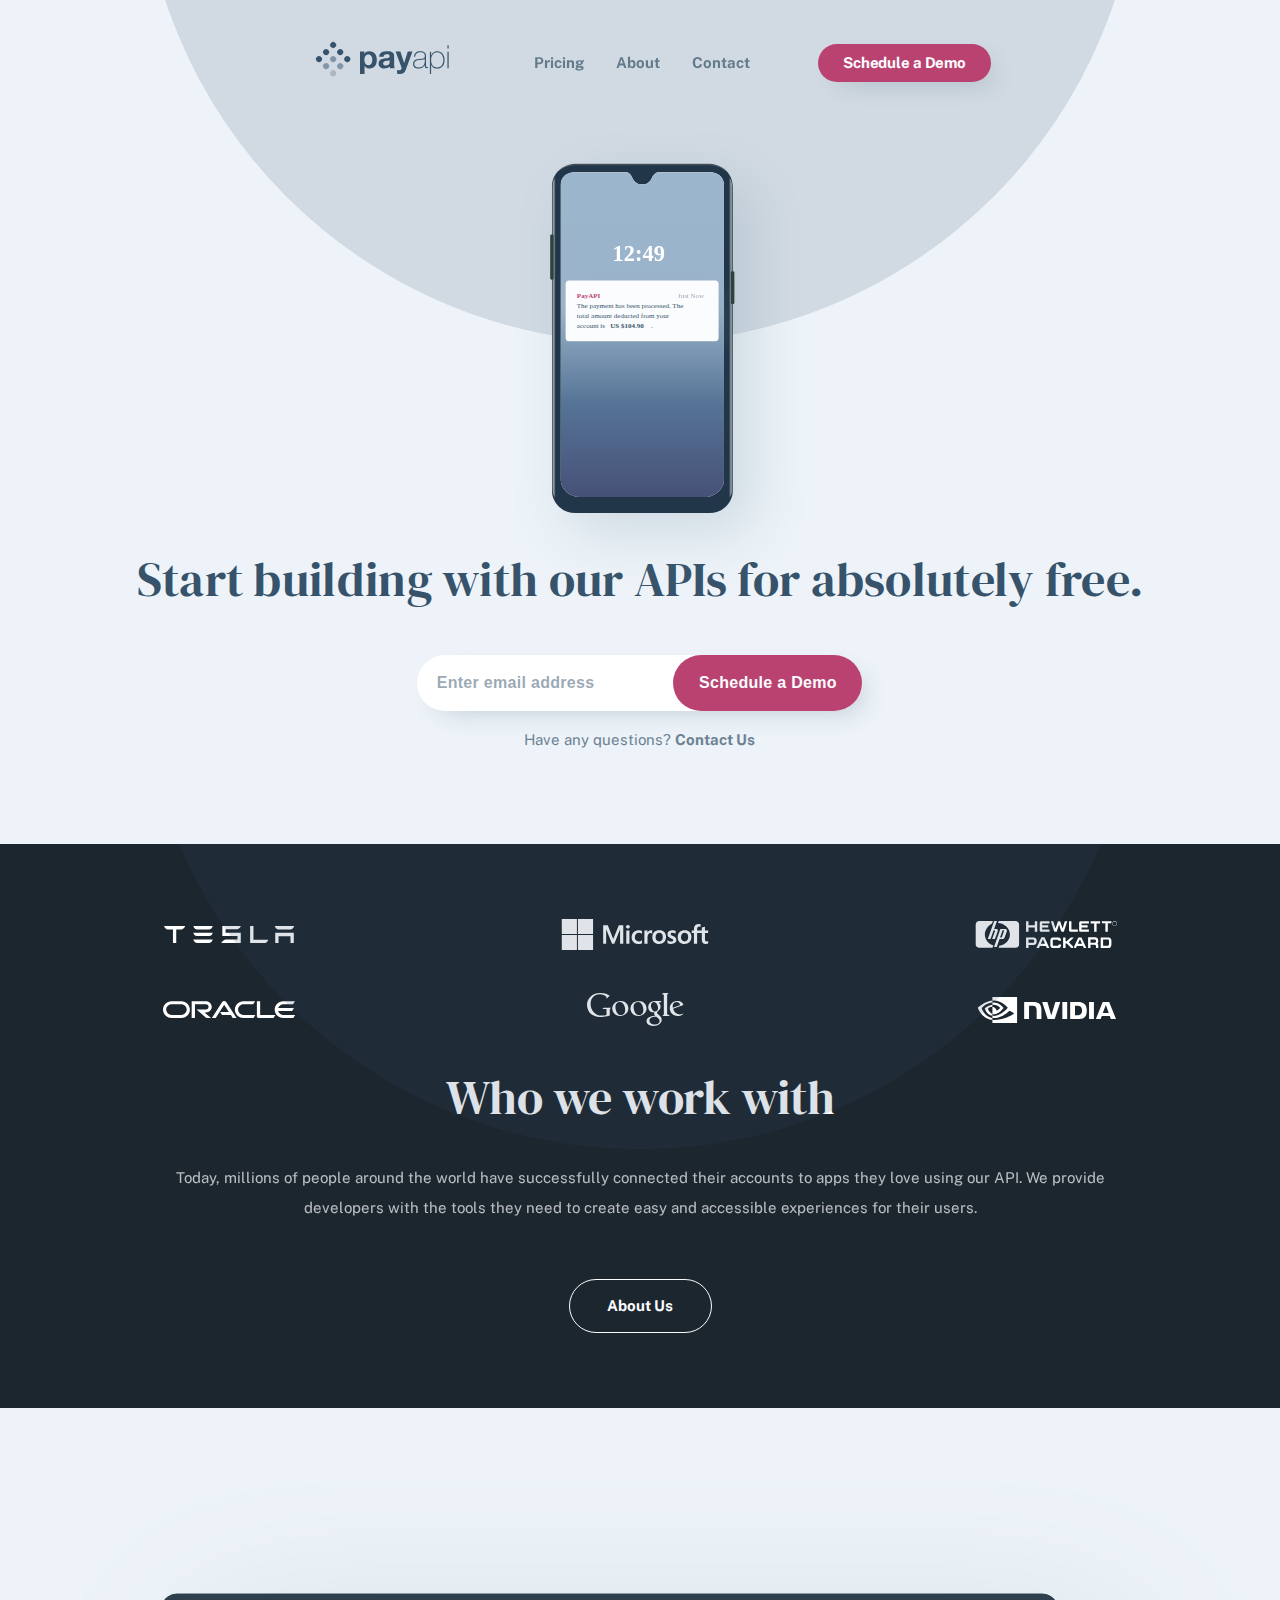
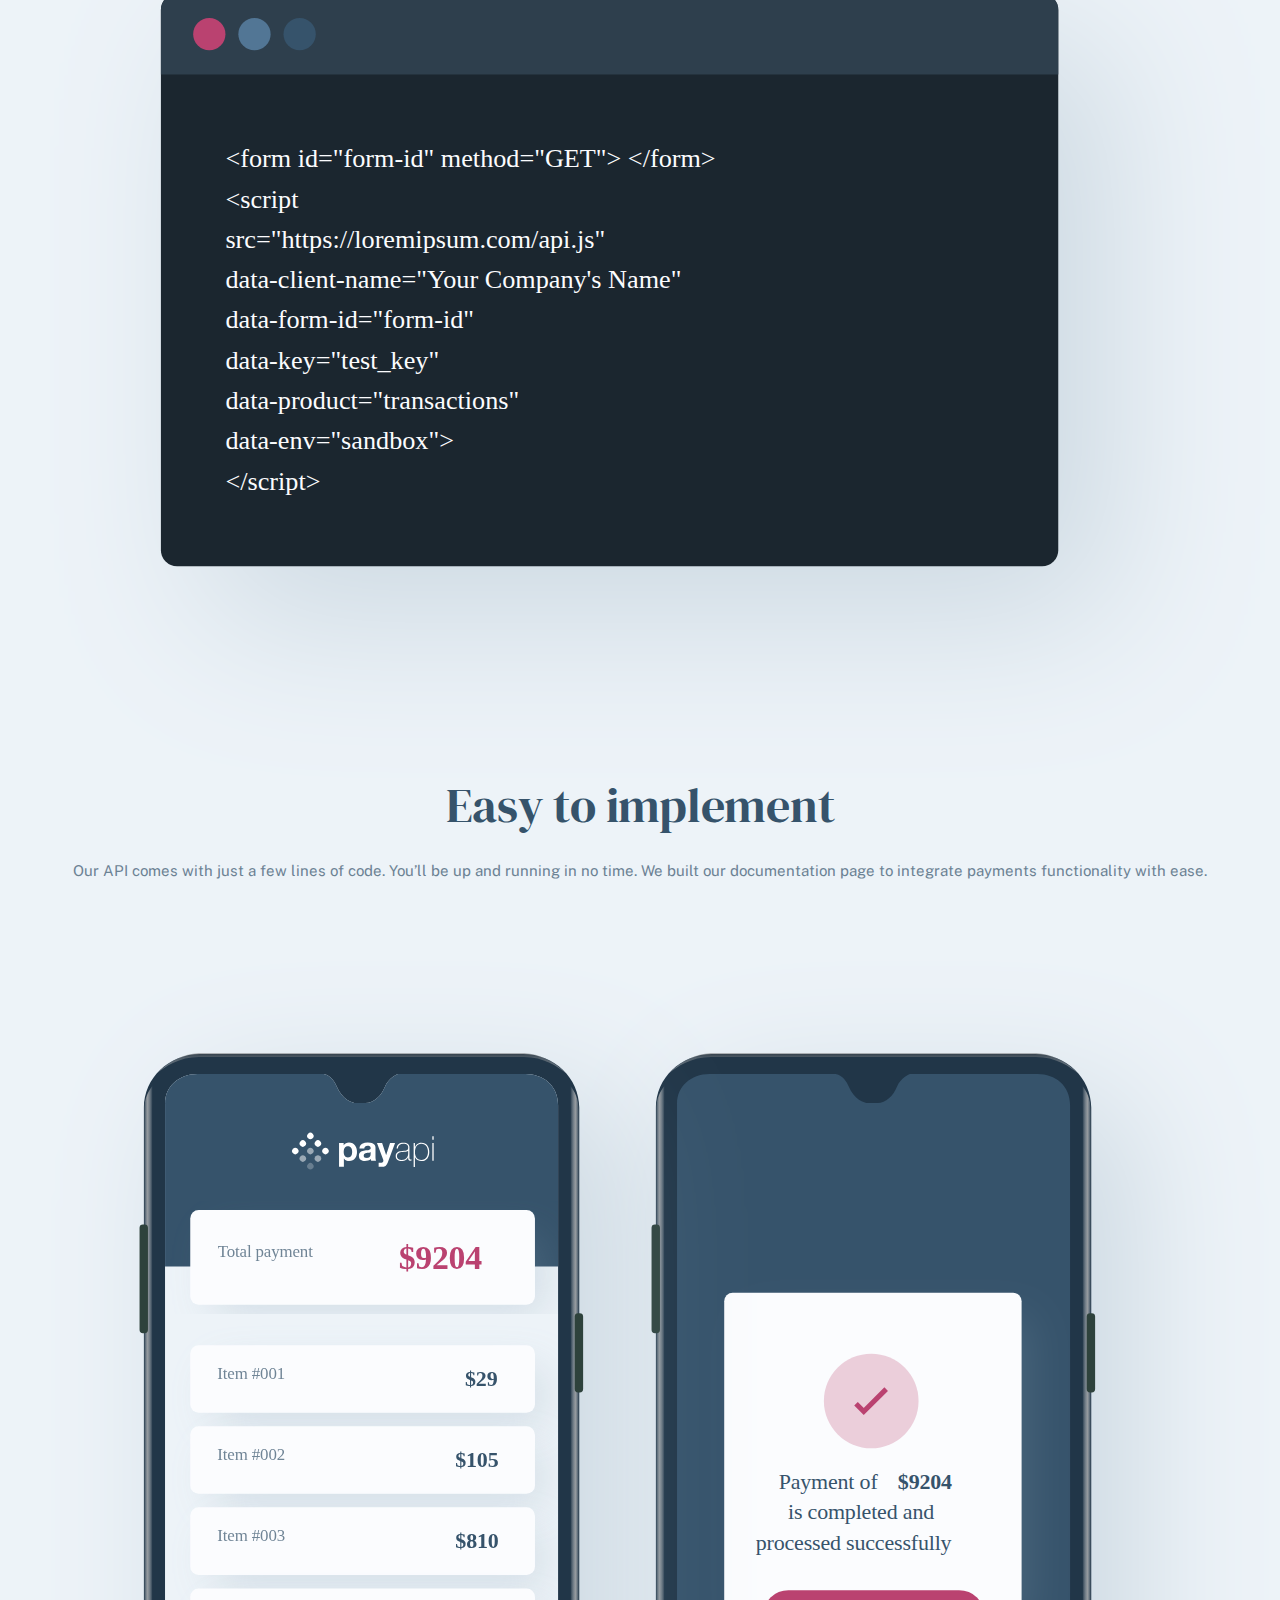
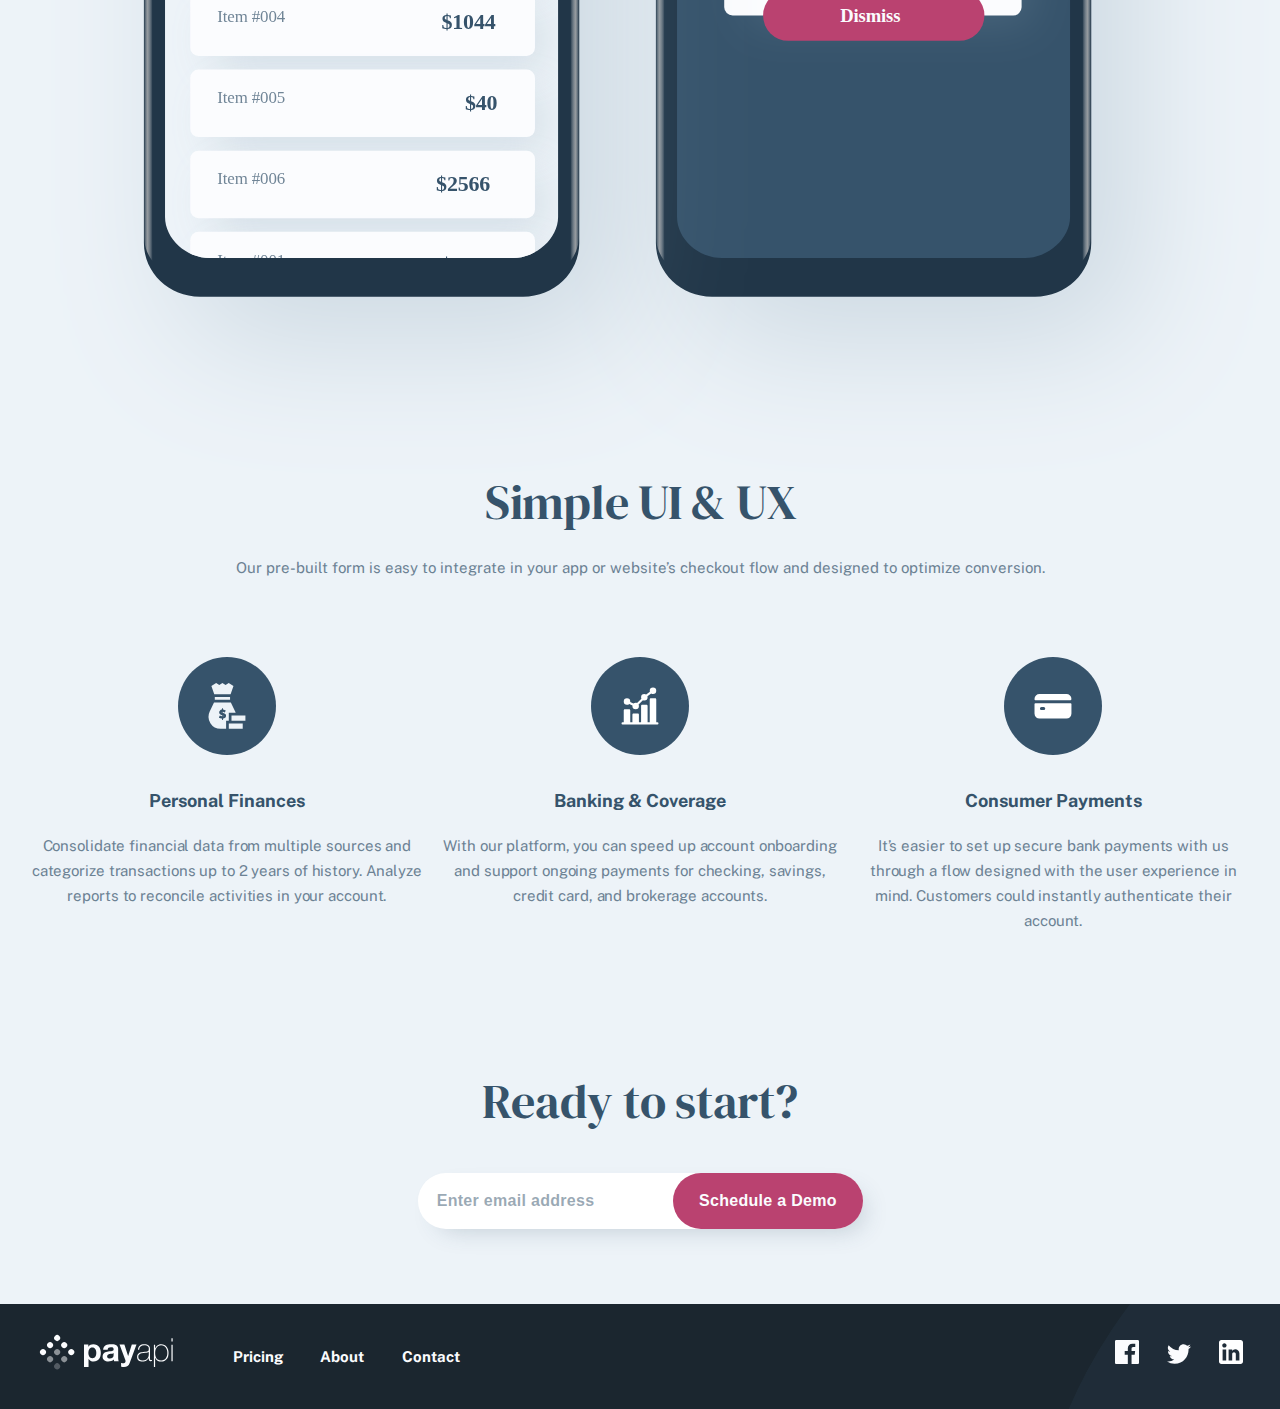
==== commit e2348d94: "Fix alignment of background circle in header for tablet view" ====
--- a/src/index.html
+++ b/src/index.html
@@ -28,8 +28,8 @@
           <button class="button__navigation--dark" onclick="window.location.href='./contact.html'">Schedule a Demo</button> 
         </div>
       </nav>
-      <div class="bg-circle-container">
-        <img src="./assets/shared/desktop/bg-pattern-circle.svg" class="bg-circle--header">
+      <div class="bg-circle-container bg-circle-container--index-intro">
+        <img src="./assets/shared/desktop/bg-pattern-circle.svg" class="bg-circle--header-index">
       </div>
     </header>
     
@@ -179,7 +179,7 @@
         <img class="footer__social__icon" src="./assets/shared/desktop/twitter.svg" alt="Twitter logo">
         <img class="footer__social__icon" src="./assets/shared/desktop/linkedin.svg" alt="LinkedIn logo">
       </div>
-      <div class="bg-circle-container">
+      <div class="bg-circle-container bg-circle-container--index-intro">
         <img src="./assets/shared/desktop/bg-pattern-circle.svg" class="bg-circle--footer">
       </div>
     </footer>
--- a/src/styles.css
+++ b/src/styles.css
@@ -168,6 +168,7 @@
         display: flex;
         align-items: center;
         justify-content: center;
+        position: relative;
     }
 
     .header__container {
@@ -319,12 +320,9 @@
     /* border: 1px solid red; */
     display: flex;
     justify-content: center;
-    overflow-x: hidden;
-    /* border: 1px solid red; */
-    
-}
-
-.bg-circle--header { 
+}
+
+.bg-circle--header-index { 
     max-width: 500px;
     position: absolute;
     z-index: 1;
@@ -400,6 +398,18 @@
 /* Tablet Version */
 
 @media screen and (min-width: 768px) {
+   
+    .bg-circle-container--index-intro {
+        flex-shrink: 0;
+        position: absolute;
+        width: 100%;
+    }
+
+    .bg-circle--header-index {
+        position: absolute;
+        top: -470px;
+    }
+
     .section-heading--intro {
         font-size: 3rem;
         padding-left: 2em;
@@ -626,7 +636,7 @@
     .container--index-features {
         display: grid;
         grid-template-columns: repeat(3, 1fr);
-        grid-gap: 1em;
+        grid-gap: 1.3em;
     }
 
     .feature {
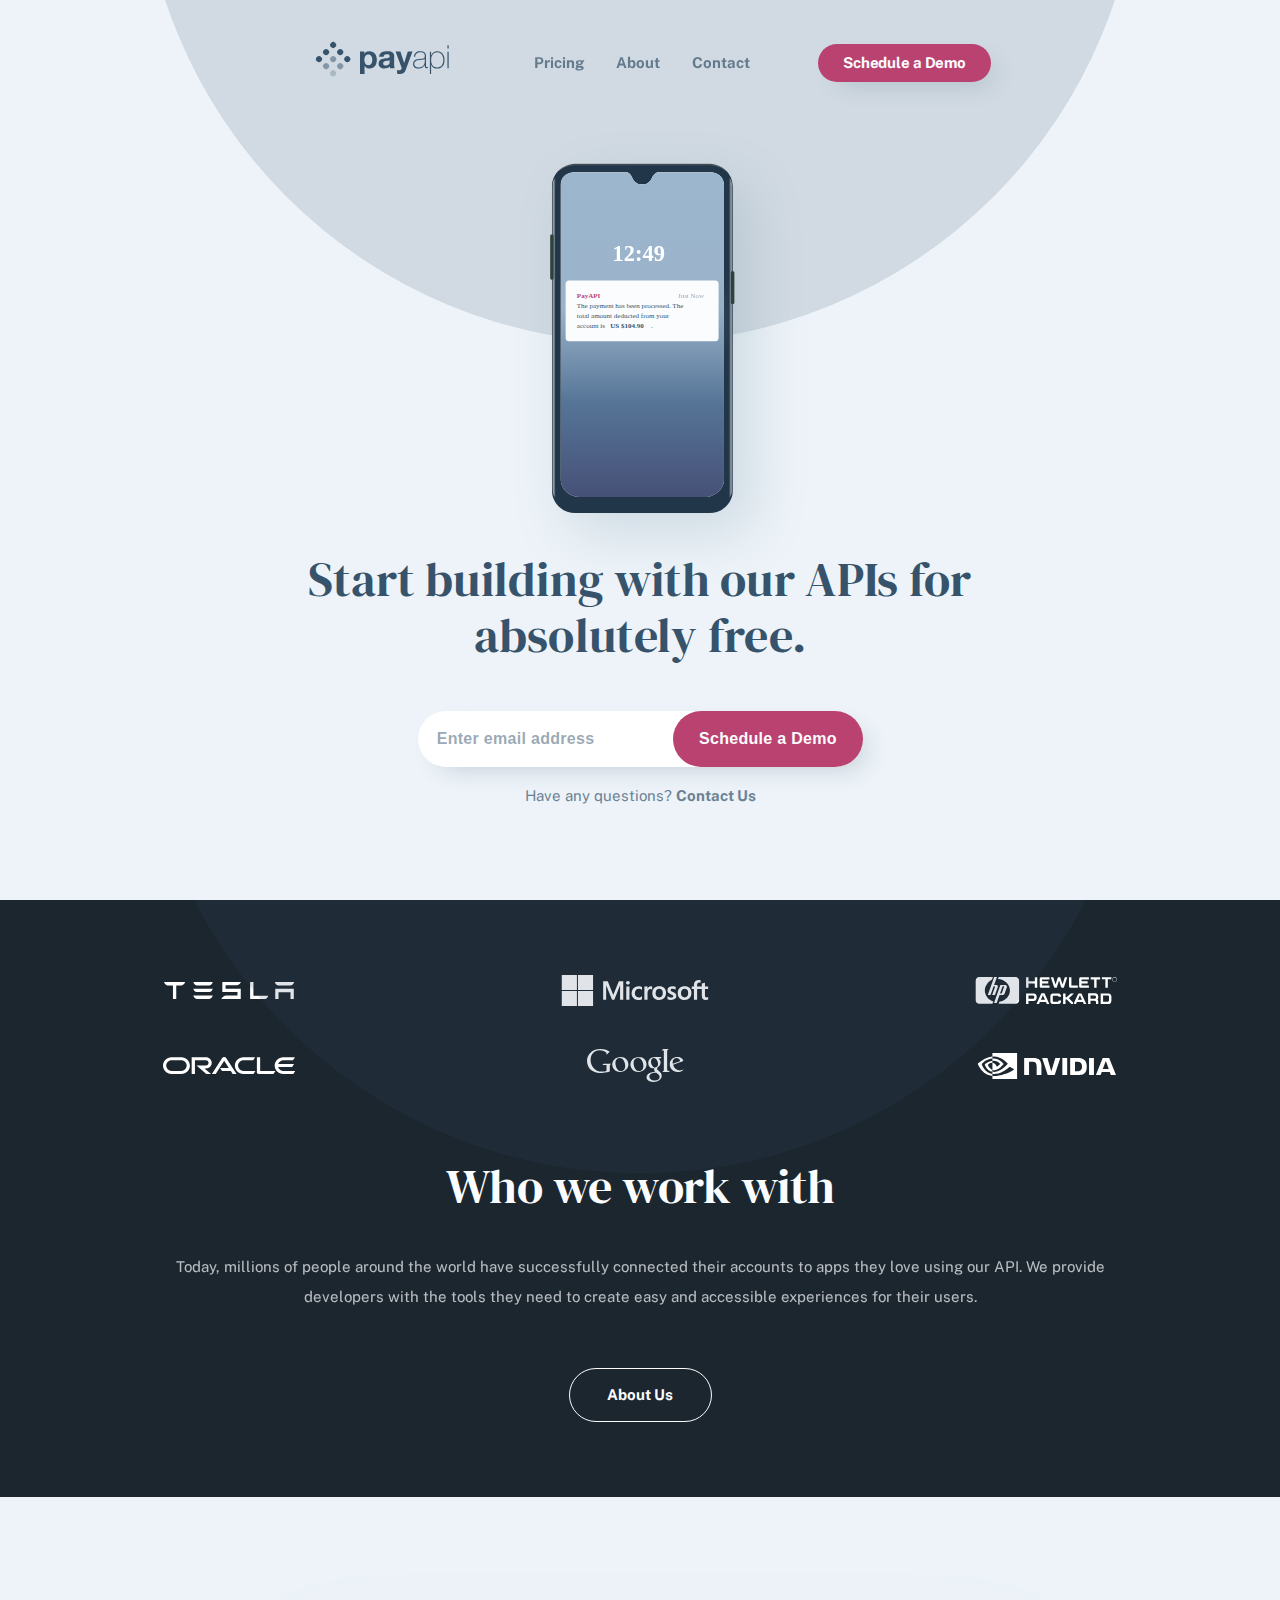
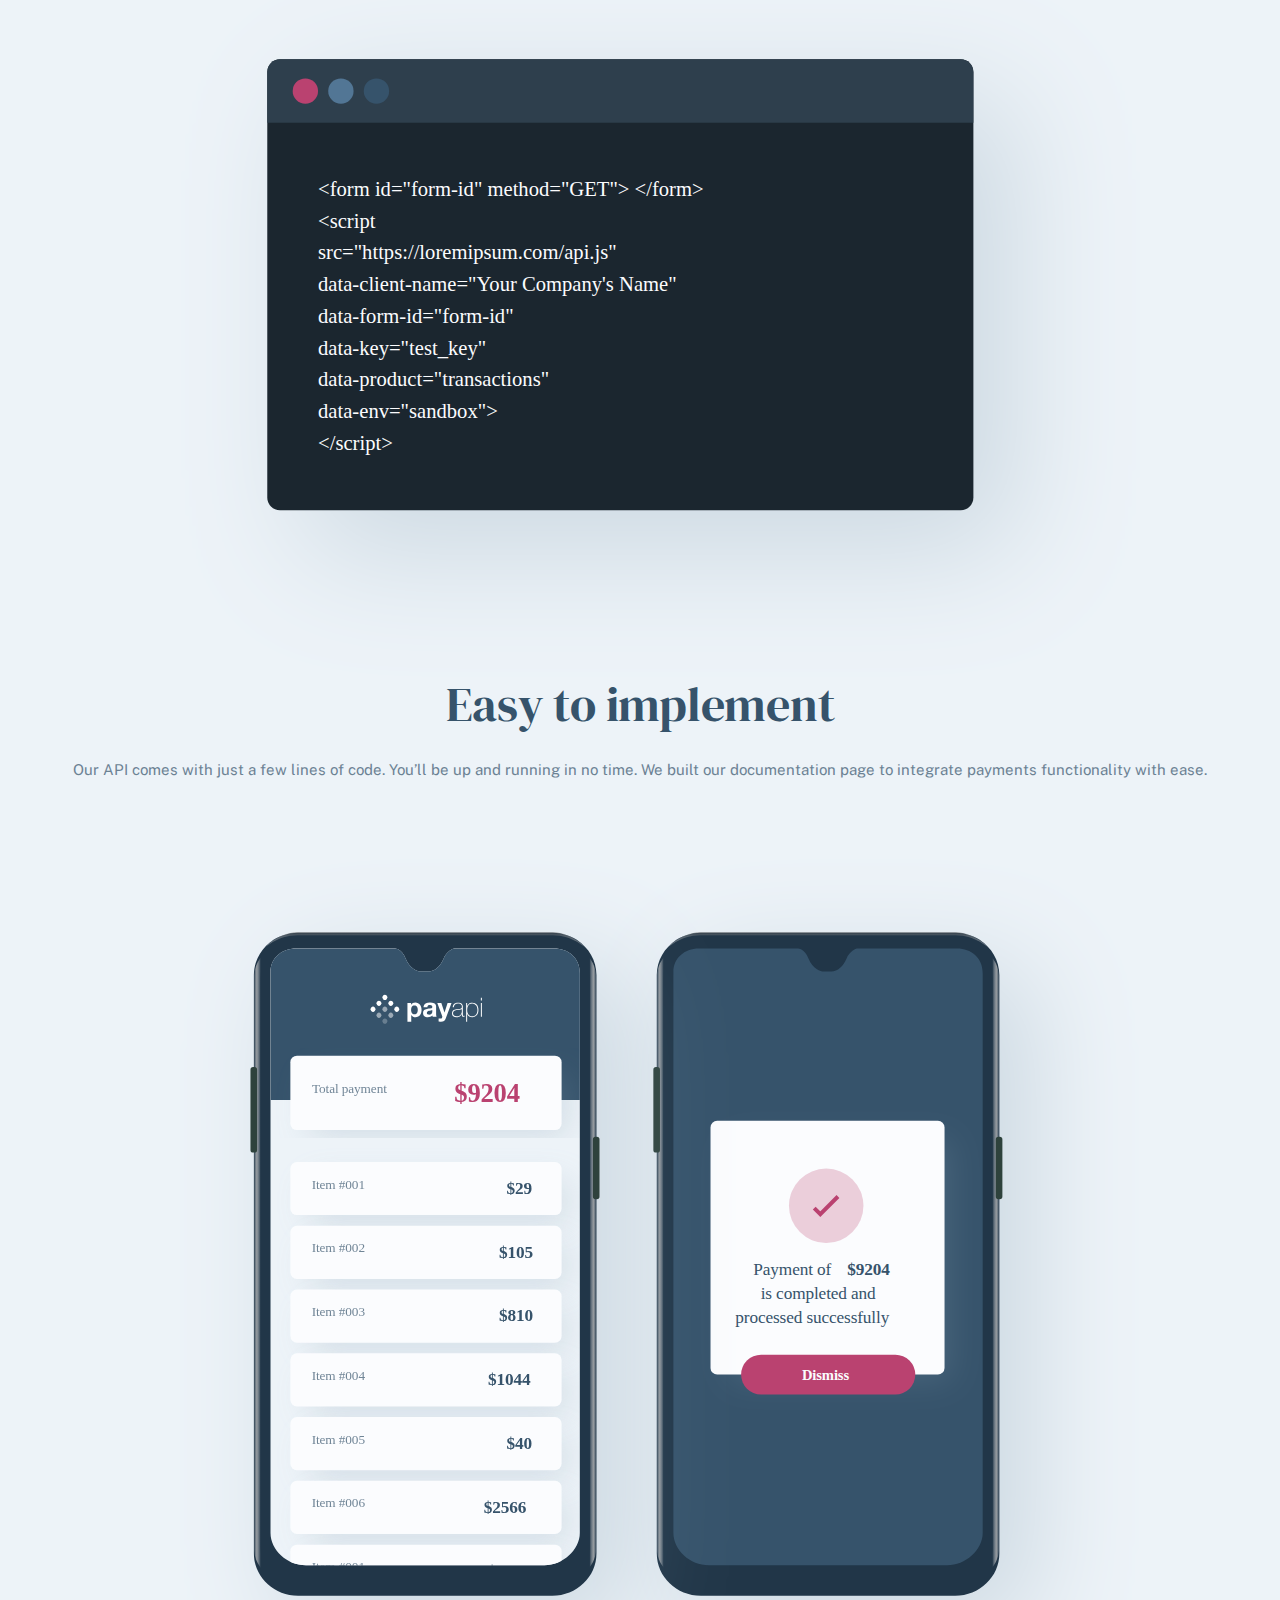
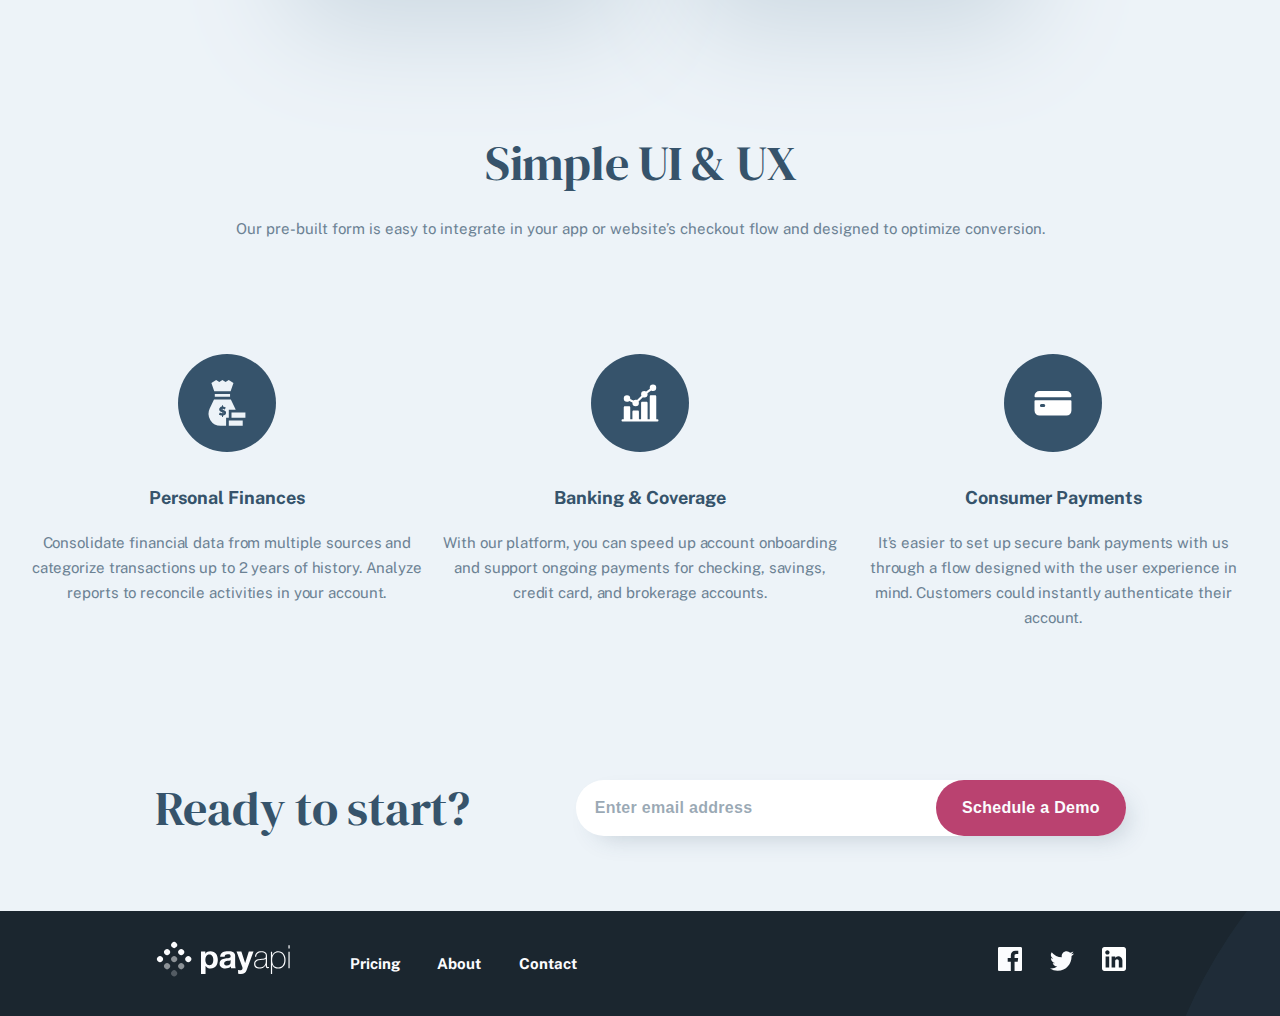
==== commit f205b20e: "Add class to ready-to-start-section to fix alignment on about, contact and index pages" ====
--- a/src/index.html
+++ b/src/index.html
@@ -151,11 +151,11 @@
       </div>
     </section>
     
-    <section class="container ready-to-start__section">
+    <section class="container ready-to-start__section ready-to-start__section--index">
       <h2 class="section-heading--dark section-heading--ready">Ready to start?</h2>
       <div class="ready-to-start__form-wrapper">
         <form class="ready-to-start__form">
-          <div class="ready-to-start__form-input">
+          <div class="ready-to-start__form-input ready-to-start__form-input--email">
             <input type="email" placeholder="Enter email address" aria-label="email" class="form__input  form__input--email form__input--ready-to-start-email"/>
           </div>
           <div class="ready-to-start__form-input">
--- a/src/styles.css
+++ b/src/styles.css
@@ -78,6 +78,13 @@
         font-size: 48px;
         line-height: 56px;
         letter-spacing: -0.37px;
+    }
+}
+
+@media (min-width: 1024px) {
+    h1 {
+        font-size: 56px;
+        letter-spacing: -0.43px;
     }
 }
 
@@ -290,6 +297,7 @@
     position: absolute;
 }
 
+/* Tablet Version */
 @media (min-width: 768px) {
     .bg-circle__container--hero {   
         height: 300px;
@@ -299,6 +307,13 @@
     .bg-circle--hero {
         margin-top: -500px;
         left: 500px;
+    }
+}
+
+/* Desktop Version */
+@media screen and (min-width: 1024px) {
+    .container {
+        padding: 0 10.3em;
     }
 }
 
@@ -515,11 +530,16 @@
 
     .section-heading--work {
         font-size: 3rem;
+        margin-top: 0.7em;
     }
 
     .work-text {
         padding-left: 9em;
         padding-right: 9em;
+    }
+
+    .bg-circle--work { 
+        top: -80%;  
     }
 }
 
@@ -557,6 +577,10 @@
     .section-heading--implement {
         font-size: 3rem;
     }
+
+    .section-img--implement {
+        width: 75vw;
+    }
 }
 
 /* Simple UI & UX - section */
@@ -590,6 +614,10 @@
 @media screen and (min-width: 768px) {
     .section-heading--simple {
         font-size: 3rem;
+    }
+
+    .section-img--simple {
+        width: 75vw;
     }
 }
 
@@ -637,6 +665,7 @@
         display: grid;
         grid-template-columns: repeat(3, 1fr);
         grid-gap: 1.3em;
+        margin-top: 2.4em;
     }
 
     .feature {
@@ -681,6 +710,7 @@
     outline: none;
 }
 
+/* Tablet Version */
 @media screen and (min-width: 768px) {
    .section-heading--ready {
        font-size: 3rem;
@@ -690,12 +720,19 @@
     .ready-to-start__form {
         flex-direction: row;
         justify-content: center;    
-        max-width: 445px;
+        max-width: 550px;
         position: relative;
+        /* border: 3px solid purple; */
     }
 
     .ready-to-start__form-input {
         width: auto;
+        /* border: 2px solid green; */
+    }
+
+    .ready-to-start__form-input--email {
+        /* border: 1px solid red; */
+        width: 100%;
     }
 
     .form__input--ready-to-start-email, .form__input--ready-to-start-btn {
@@ -719,6 +756,44 @@
     }
 }
 
+/* Desktop Version */
+@media screen and (min-width: 1024px) {
+    .ready-to-start__section {
+        width: auto;
+        text-align: left;
+        display: flex;
+        flex-direction: row;
+        justify-content: space-between;
+        align-items: center;
+        padding-left: unset;
+        padding-right: unset;
+    }
+
+    .ready-to-start__section--about, .ready-to-start__section--contact, .ready-to-start__section--index {
+        padding-left: 10.3em;
+        padding-right: 10.3em;
+    }
+
+    .section-heading--ready {
+        margin: unset;
+        line-height: 1.1em;
+        flex: 0 1 auto;
+        /* border: 1px solid red; */
+        margin-right: 1.2em;
+    }
+
+    .ready-to-start__form-wrapper {
+        width: auto;
+        display: flex;
+        flex: 1 0 auto;/* grow, shrink, basis */
+        justify-content: flex-end;
+        /* border: 1px solid green; */
+    }
+
+    .ready-to-start__form {
+        margin: unset;
+    }
+}
 /* ====================
     Pricing
 ======================= */
@@ -727,7 +802,7 @@
     background: #EDF3F8;
 }
 
-.section-heading--pricing {
+.pricing__title {
     margin-top: 0.5em;
 }
 
@@ -822,6 +897,48 @@
     }
 }
 
+/* Desktop Version */
+@media screen and (min-width: 1024px) {
+    .pricing__title {
+        text-align: left;
+        font-size: 3.5rem;
+    }
+
+    .pricing-plans__wrapper {
+        grid-gap: 2em;
+        margin-bottom: 2.5em;
+    }  
+
+    .plan {
+        display: flex;
+        flex-direction: column;
+        align-items: start;
+    }
+
+    .plan__description {
+        text-align: left;
+    }
+
+    .plan__title {
+        font-size: 2em;
+    }
+
+    .plan__description {
+        padding: unset;
+    }
+
+    .plan__options-box {
+        margin: unset;
+        margin-top: 3em;
+        margin-bottom: 1.5em;
+        width: 100%;
+        align-items: start;
+    } 
+
+    .plan__options-wrapper {
+        text-align: left;
+    }
+}
 
 /* ====================
          About
@@ -911,9 +1028,6 @@
     .about__img {
         background-image: url("./assets/about/tablet/image-team-members.jpg");
         height: 267px;
-        background-size: cover;
-        background-repeat: no-repeat;
-        background-position: center;
     }
 
     .company-numbers__container {
@@ -921,6 +1035,37 @@
         justify-content: space-between;
         margin: 0 1em;
         padding-top: 1em;
+    }
+}
+
+/* Desktop Version */
+@media (min-width: 1024px) {
+    .vision-business__section {
+        width: 920px;
+        margin: 0 auto;
+    }
+    .vision-business__section h1 {
+        text-align: left;
+    }
+
+    .description__text {
+        width: 635px;
+    }
+
+    .about__img {
+        background-image: url("./assets/about/desktop/image-team-members.jpg");
+        height: 500px;
+        margin-top: 100px;
+    }
+
+    .company-numbers__section {
+        width: 1000px;
+        margin: 72px auto;
+    }
+
+    .culture-people__section {
+        width: 920px;
+        margin: 0 auto;
     }
 }
 
@@ -1156,3 +1301,11 @@
         z-index: -1;
     }
 }
+
+/* Footer - Desktop Version */
+@media screen and (min-width: 1024px) {
+    footer {
+        padding-left: 10.3em;
+        padding-right: 10.3em;
+    }
+}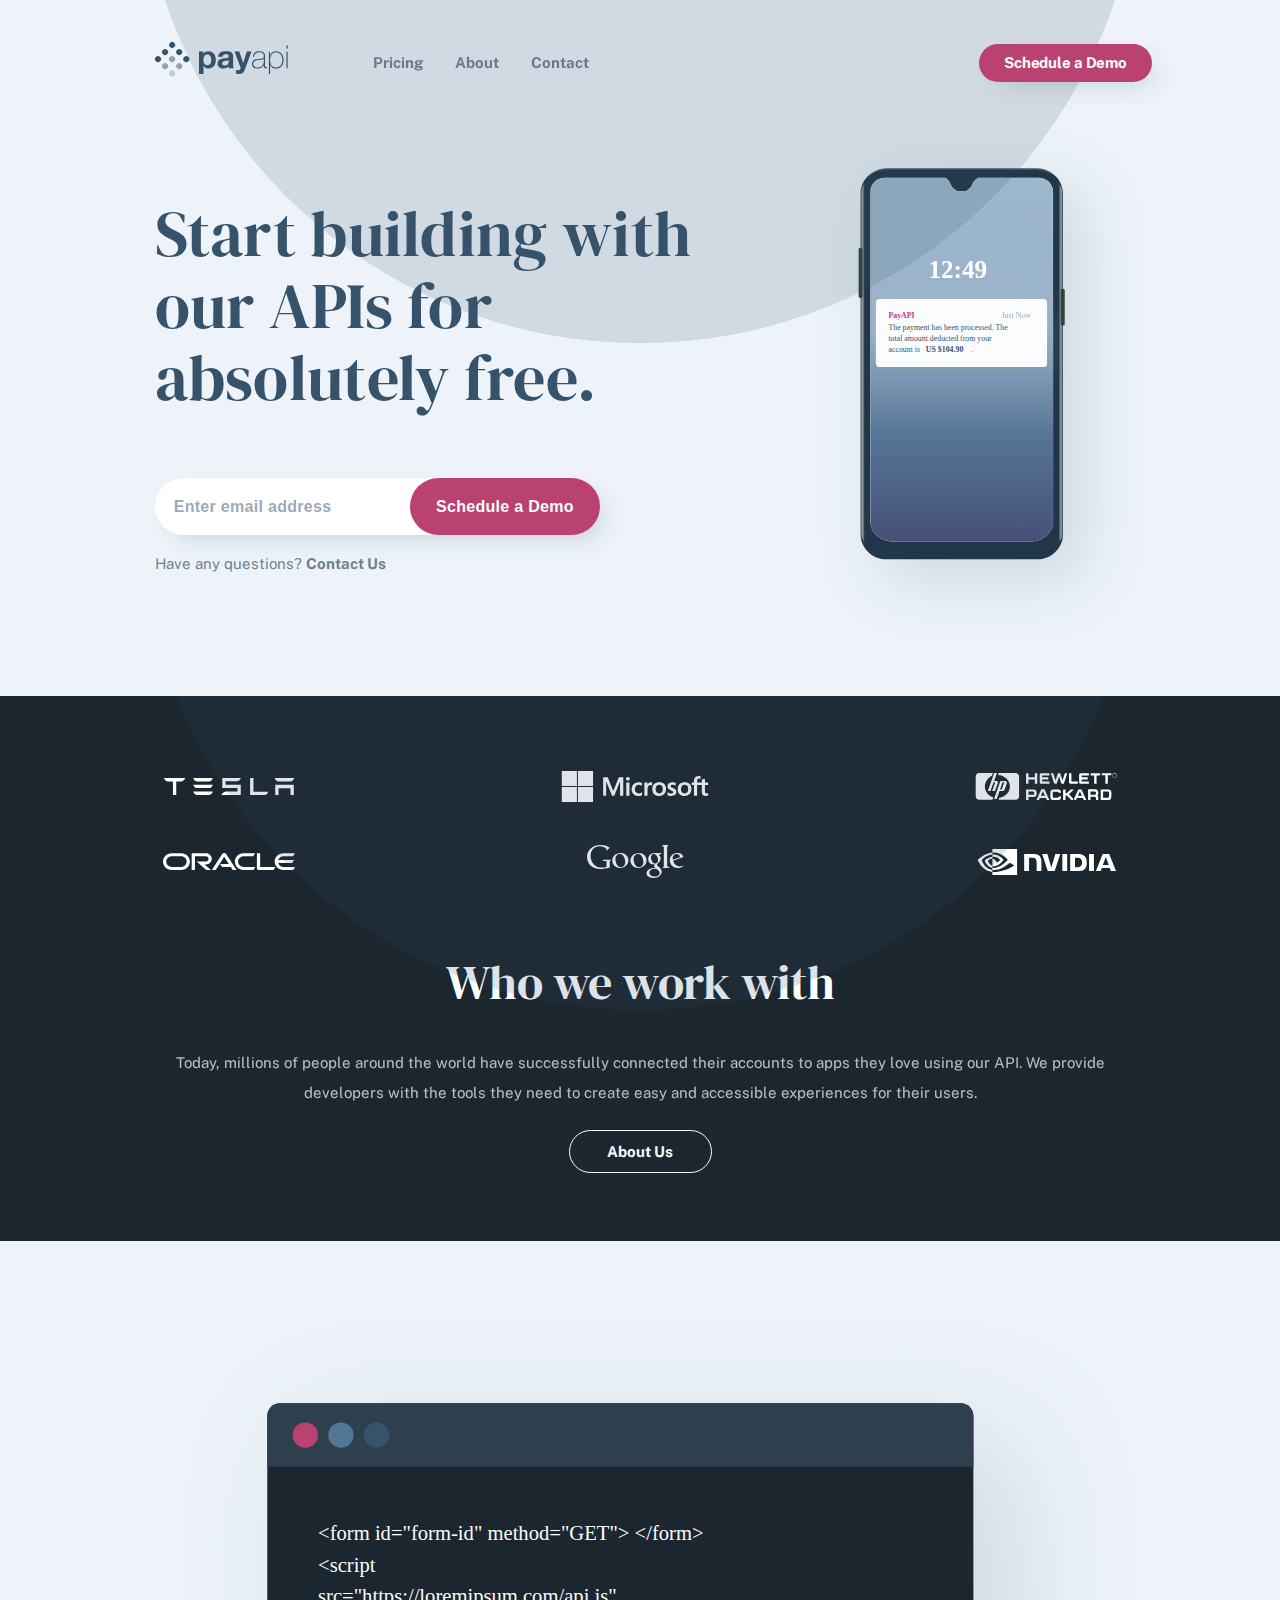
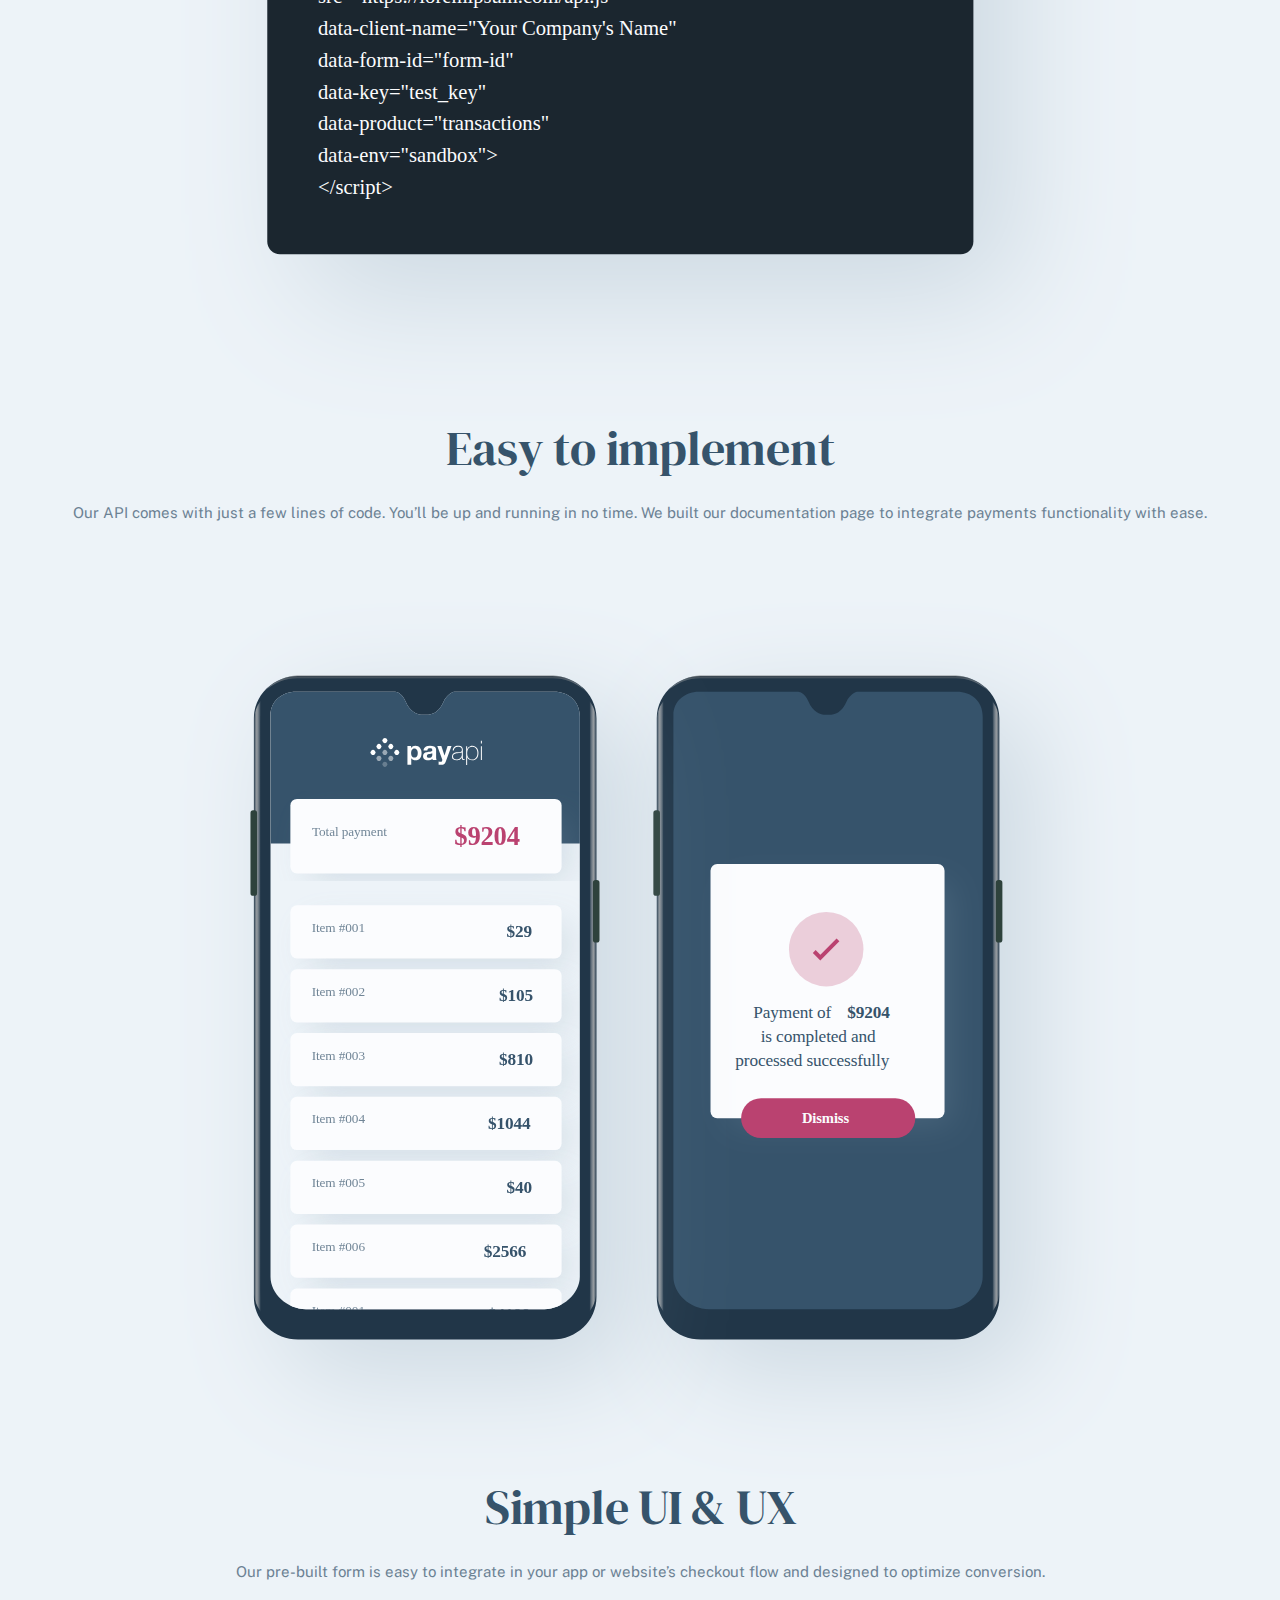
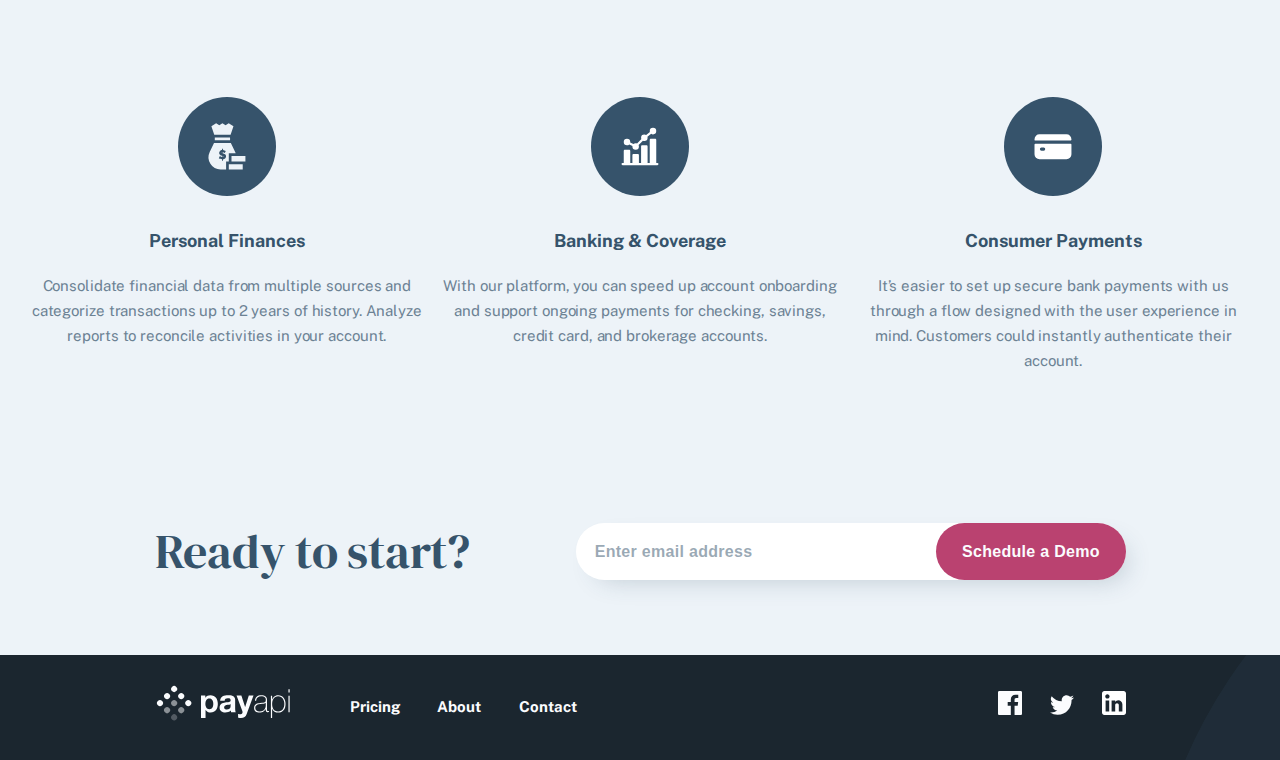
==== commit 5a5eded3: "Wrap work content in div and fix margin on paragraph element" ====
--- a/src/index.html
+++ b/src/index.html
@@ -58,9 +58,18 @@
       <div class="bg-circle-container">
         <img src="./assets/shared/desktop/bg-pattern-circle.svg" class="bg-circle--work">
       </div>
+
+      <div class="index-work__content">
+        <h2 class="section-heading--light section-heading--work">Who we work with</h2>
+        <p class="work-text">
+          Today, millions of people around the world have successfully connected 
+          their accounts to apps they love using our API. We provide developers 
+          with the tools they need to create easy and accessible experiences 
+          for their users.
+        </p>
+        <a href="#" class="btn--outline">About Us</a> 
+      </div>
       
-      <h2 class="section-heading--light section-heading--work">Who we work with</h2>
-
       <div class="company-logo-container">
           <svg role="img" class="company-logo" aria-label="Tesla logo" width="131" height="17" xmlns="http://www.w3.org/2000/svg">
             <title lang="en">Tesla logo</title>
@@ -91,15 +100,7 @@
             <title lang="en">Nvidia logo</title>
             <path d="M40.086 0v26H15.427v-3.053c.522.058 1.043.087 1.594.087 5.708 0 15.777-2.908 20.095-6.525-.638-.637-3.724-2.098-4.477-2.706-4.55 3.907-9.243 7.22-15.734 7.22-.493 0-1-.044-1.492-.101v-2.17c.594.1 1.188.158 1.796.158 6.969 0 13.662-8.13 13.662-8.13s-5.838-7.626-14.777-7.322l-.696.043V0h24.688zM15.413 3.501l-.001 1.909-.014.001v.001l-.37.034c-6.73.69-10.15 5.567-10.275 5.748-.003.005 2.706 8.744 10.645 9.728v2.025C4.576 21.934.722 10.794.722 10.794s6.81-6.656 14.69-7.293zM90.19 5.03V22h-4.854V5.029h4.854zm9.78 0c3.876 0 6.47.46 8.249 2.833 1.005 1.323 1.574 3.452 1.574 5.84 0 2.603-.67 4.99-1.72 6.069C106.6 21.31 105.23 22 101.033 22h-7.87V5.029zm-29.558 0l3.877 13.447L78.341 5.03h4.955L77.699 22h-6.995L65.165 5.029h5.247zm46.508 0V22h-4.854V5.029h4.854zM56.07 5c4.16.03 8.351 1.013 8.351 7.607v9.378h-4.751v-7.752c0-2.374-.306-3.682-1.079-4.488-.597-.633-1.472-.935-2.725-.935l-3.819-.014v13.189h-4.897V5zm76.094.028L139 21.97h-5.203l-1.02-2.991h-8.016l-1.079 3.006h-4.78l6.777-16.957h6.486zM15.398 7.755v2.026h-.014c-2.507-.304-4.477 2.04-4.477 2.04l.008.027c.106.351 1.272 3.978 4.483 5.066v1.852c-5.998-1.071-7.664-7.307-7.664-7.307l.07-.074.089-.089c.663-.656 3.376-3.091 7.505-3.54zm84.659.956h-2.084v9.65h2.084c3.031 0 4.984-1.352 4.984-4.832 0-3.48-1.953-4.818-4.984-4.818zm-73.315 2.198l-.019.027-.099.131c-.743.976-4.891 6.15-9.313 6.15-.652 0-1.29-.1-1.898-.303V9.795c2.506.304 3.013 1.404 4.506 3.907l3.346-2.807s-2.448-3.198-6.563-3.198a9.832 9.832 0 00-1.304.058V5.412h.015l-.001-.002.334-.019c.116-.005.232-.009.348-.009 6.432-.202 10.648 5.527 10.648 5.527zm102.085-2.788l-3.032 7.94h5.976l-2.944-7.94z" fill="#36536B" fill-rule="nonzero"/>
           </svg>
-      </div>
-
-      <p class="work-text">
-        Today, millions of people around the world have successfully connected 
-        their accounts to apps they love using our API. We provide developers 
-        with the tools they need to create easy and accessible experiences 
-        for their users.
-      </p>
-      <a href="#" class="btn--outline">About Us</a>  
+        </div> 
     </section>
 
     <section class="container container--index-implement">
--- a/src/styles.css
+++ b/src/styles.css
@@ -176,13 +176,14 @@
         align-items: center;
         justify-content: center;
         position: relative;
+        z-index: 10;
     }
 
     .header__container {
         display: flex;
         justify-content: space-between;
         position: unset;
-        z-index: 0;
+        z-index: 20;
         margin-right: 3em;
     }
     
@@ -239,6 +240,23 @@
     }
 }
 
+@media (min-width: 1024px) {
+    header {
+        width: 80%;
+        margin: 0 auto;
+        justify-content: space-between;
+    }
+    
+    .navigation {
+        width: 80%;
+        justify-content: space-between;
+    }
+    
+    .header__pages {
+        margin-left: 0;
+    }
+}
+
 
 /* ====================
     General Layout
@@ -286,8 +304,7 @@
     overflow: hidden;
     position: relative;
     height: 140px;
-    margin-top: -140px;
-    
+    margin-top: -140px;   
 }
 
 .bg-circle--hero {
@@ -314,6 +331,22 @@
 @media screen and (min-width: 1024px) {
     .container {
         padding: 0 10.3em;
+    }
+
+    .bg-circle--hero {
+        left: 500px;
+    }
+}
+
+@media (min-width: 1100px) {
+    .bg-circle--hero {
+        left: 600px;
+    }
+}
+
+@media (min-width: 1200px) {
+    .bg-circle--hero {
+        left: 800px;
     }
 }
 
@@ -461,6 +494,47 @@
     }
 }
 
+/* Desktop Version */
+@media screen and (min-width: 1024px) {
+    .container--index-intro {
+        display: flex;
+        flex-direction: row;
+        align-items: center;
+        /* border: 1px solid blue; */
+    }
+
+    .intro-content {
+        position: unset;
+        display: flex;
+        flex-direction: column;
+        align-items: flex-start;
+        text-align: left;
+        order: 1;
+        /* border: 1px solid green; */
+        max-width: 60%;
+        margin-right: 4em;
+    }
+
+    .section-heading--intro {
+        padding: unset;
+        font-size: clamp(3rem, 5vw, 4.5rem);
+        line-height: 4.5rem;
+    }
+
+    .demo-form {
+        margin: unset;
+    }
+
+    .intro-img-container {
+        /* border: 1px solid red; */
+        order: 2;
+        max-width: 40%;
+    }
+    .intro-img {
+        width: 100%;
+    }
+}
+
 /* Who We Work With - section */
 .container--index-work {
     display: flex;
@@ -509,6 +583,7 @@
     color: #FBFCFE;
     opacity: 0.7;
     line-height: 2em;
+    margin-bottom: 2em;
 
 }
 
@@ -1074,7 +1149,7 @@
 /* ====================
         Contact
 ======================= */
-.contact-form__section {
+.contact__container--desktop {
     text-align: center;
     color: #36536B;
     margin: 0 24px;
@@ -1184,7 +1259,7 @@
 
 /*       Tablet          */
 @media (min-width: 768px) {
-    .contact-form__section h1 {
+    .contact__container--desktop h1 {
         width: 530px;
         margin: 0 auto;
     }
@@ -1204,7 +1279,57 @@
         width: 445px;
         margin: 0 auto;
     }
-
+}
+
+/* Desktop */
+@media (min-width: 1024px) {
+    .contact__container--desktop {
+        display: grid;
+        grid-template-areas: "heading heading"
+        "form innovators";
+        width: 1000px;
+        margin: 0 auto;
+    }
+
+    .contact__container--desktop h1 {
+        width: 660px;
+        margin: unset;
+        text-align: left;
+        grid-area: heading;
+        margin-bottom: 43px;
+    }
+
+    .contact__form {
+        width: 445px;
+        grid-area: form;
+    }
+
+    .contact__form input,
+    .contact__form textarea {
+        font-size: 15px;
+        line-height: 25px;
+        letter-spacing: -0.12px;
+    }
+
+    .innovators__section--light h3 {
+        text-align: left;
+        margin-left: 20px;
+    }
+
+    .innovators__section--light {
+        grid-area: innovators;
+        margin-top: 165px;
+    }
+}
+
+@media (min-width: 1300px) {
+    .contact__container--desktop {  
+        width: 1200px;
+    }
+
+    .contact__container--desktop h1 {  
+        margin-left: 45px;
+    }
 }
 
 /* ====================
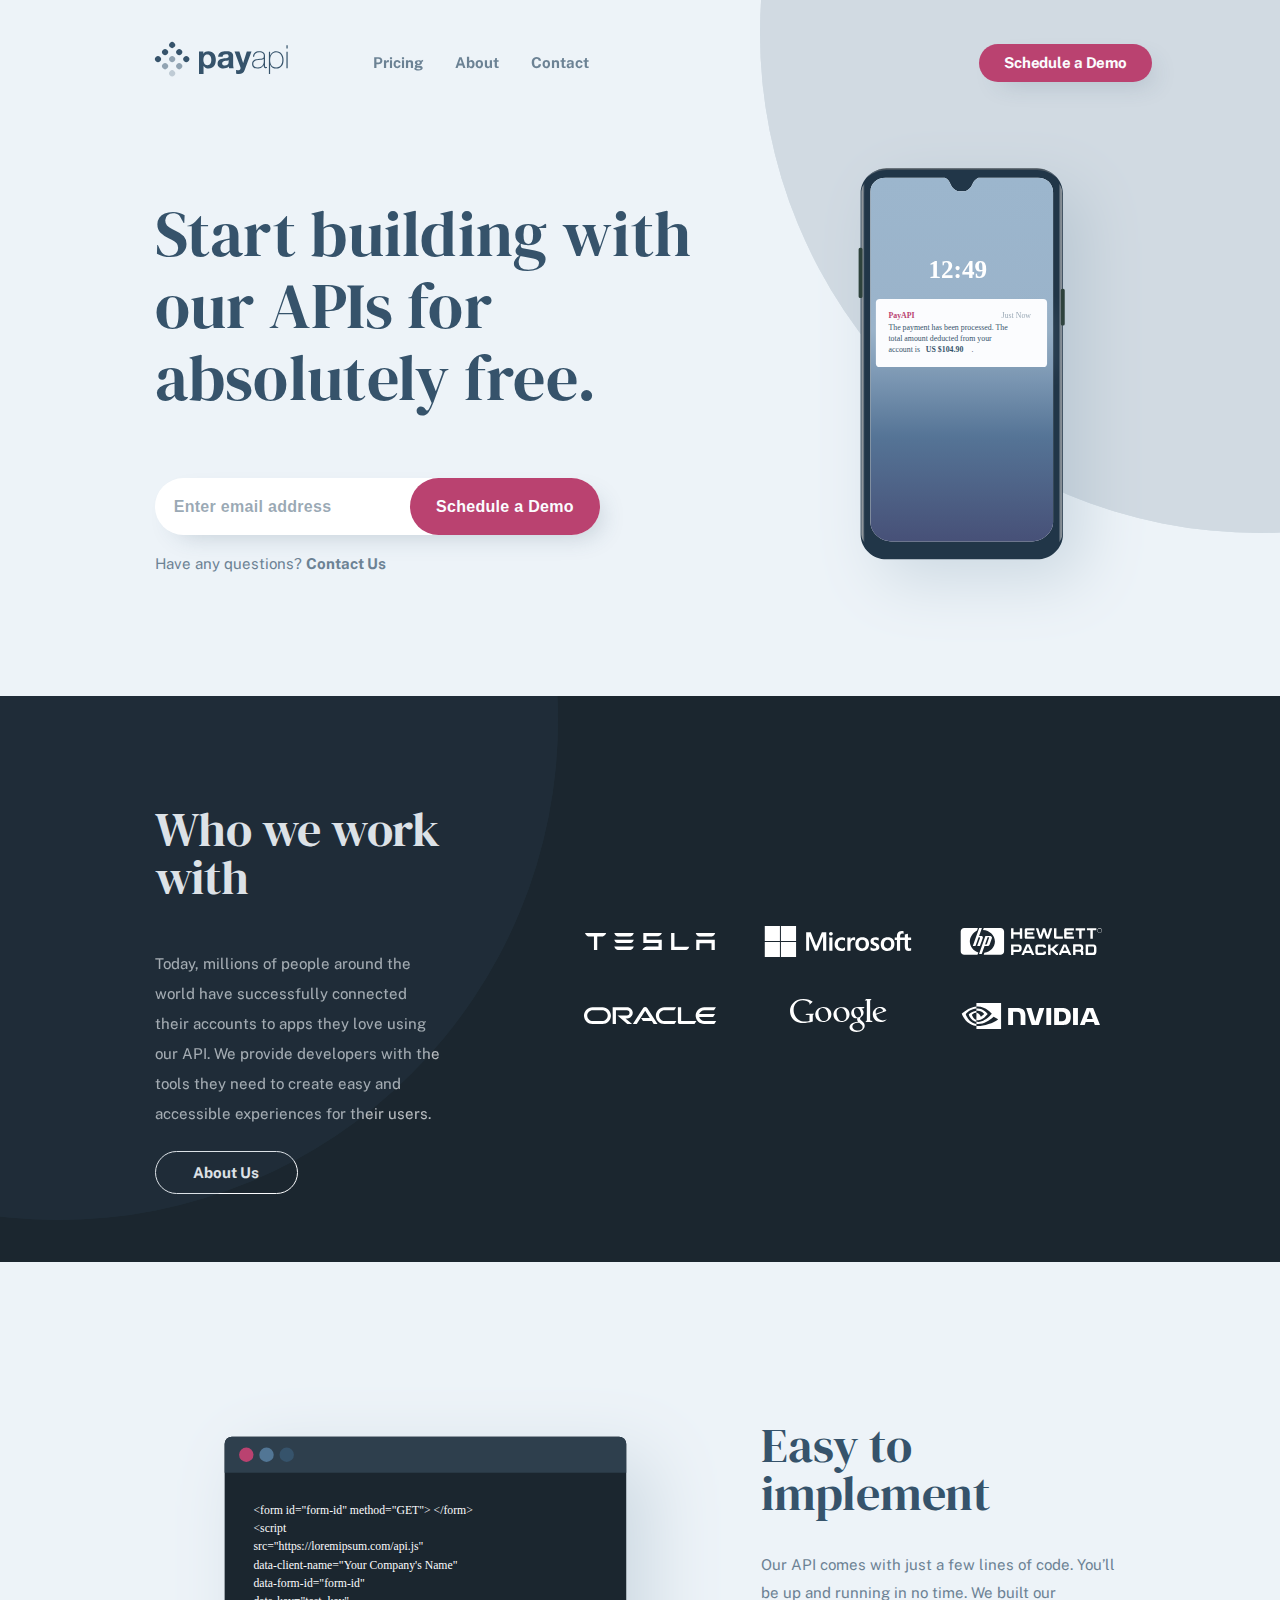
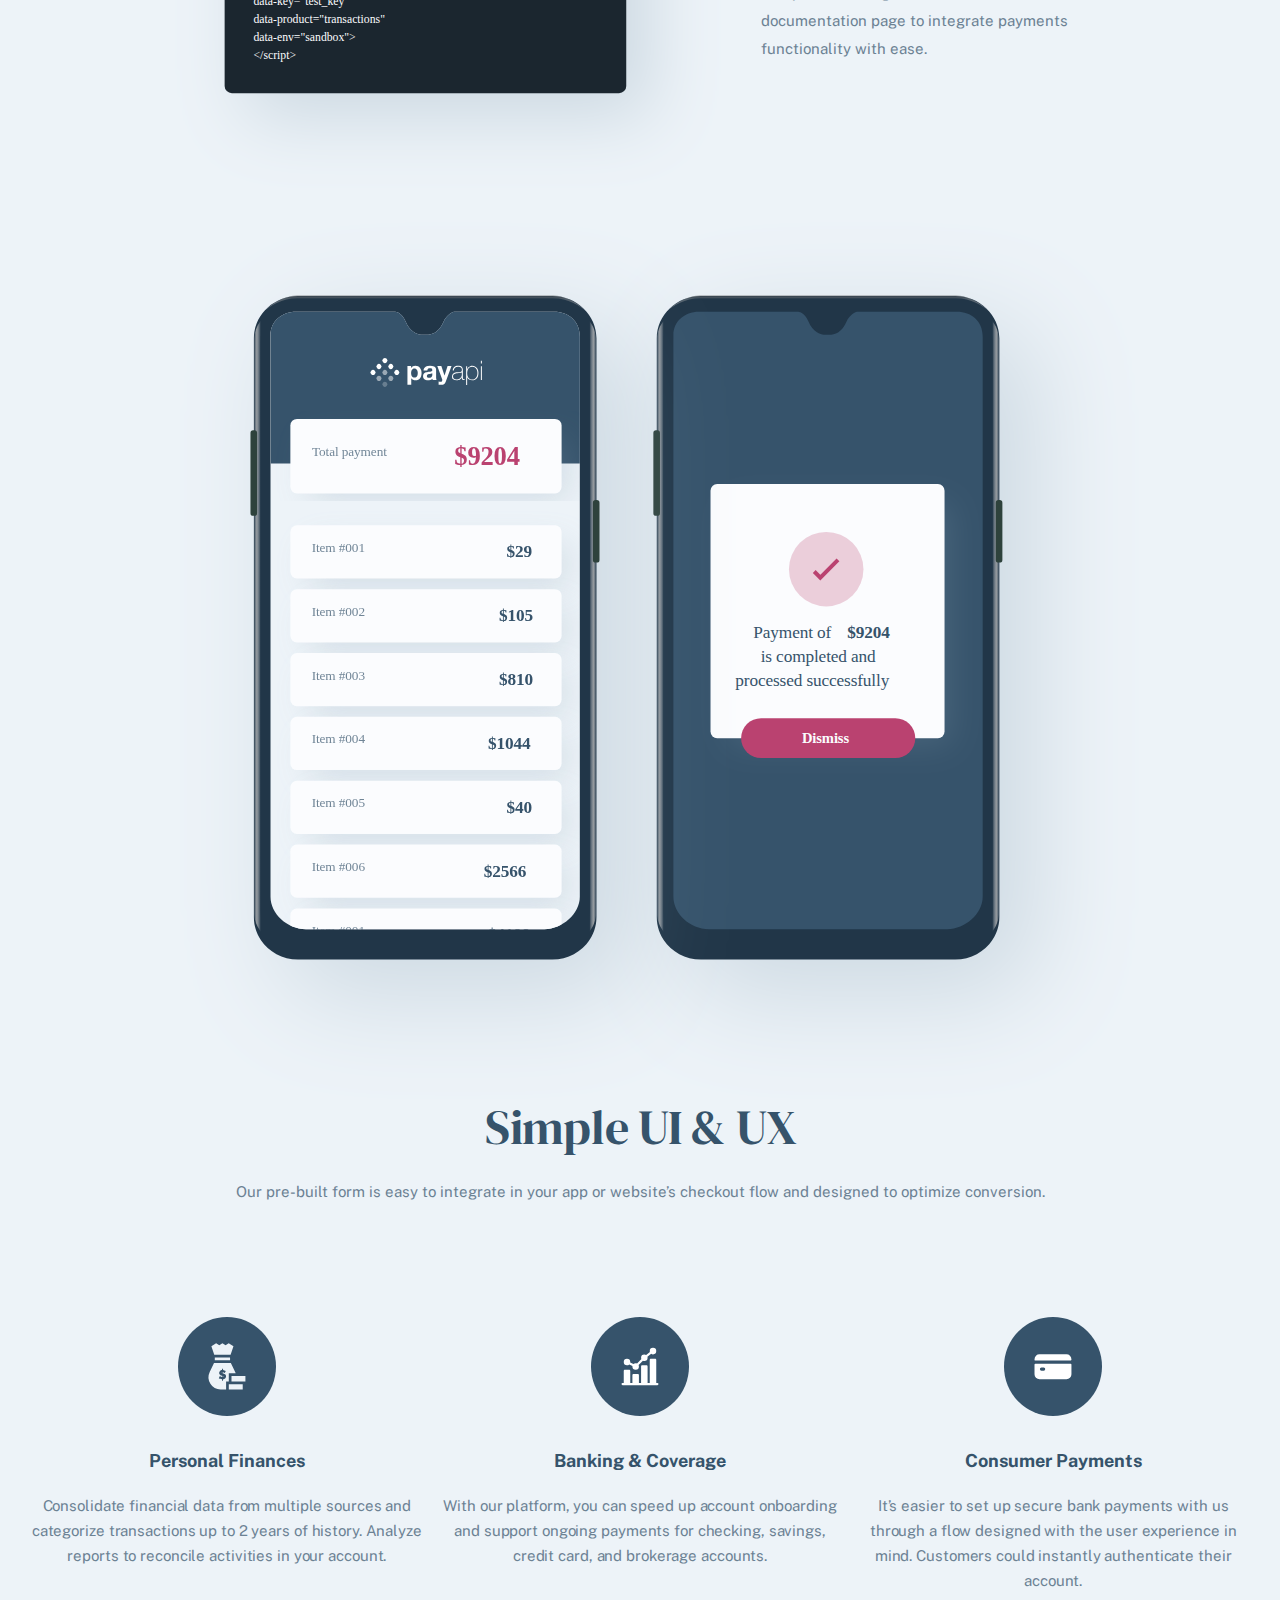
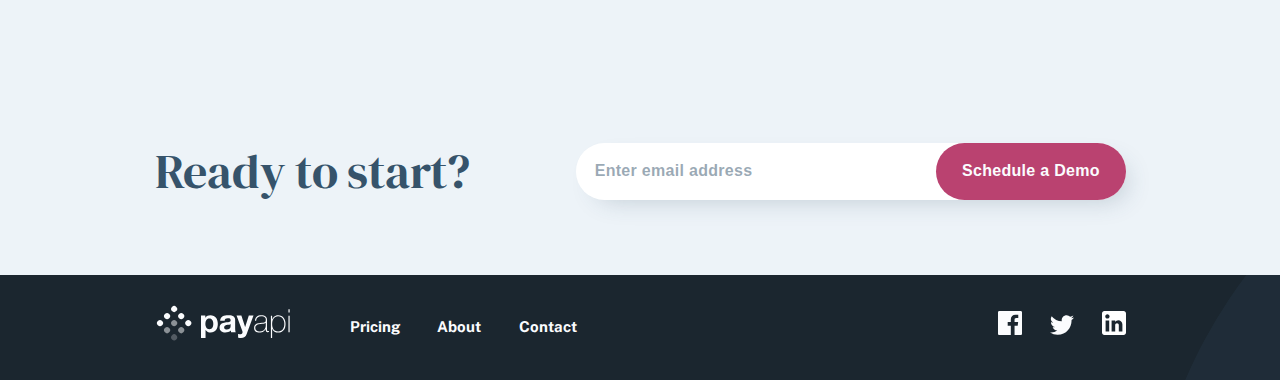
==== commit 3e77a328: "Use grid to align implement content for desktop view" ====
--- a/src/index.html
+++ b/src/index.html
@@ -58,61 +58,65 @@
       <div class="bg-circle-container">
         <img src="./assets/shared/desktop/bg-pattern-circle.svg" class="bg-circle--work">
       </div>
-
-      <div class="index-work__content">
-        <h2 class="section-heading--light section-heading--work">Who we work with</h2>
-        <p class="work-text">
-          Today, millions of people around the world have successfully connected 
-          their accounts to apps they love using our API. We provide developers 
-          with the tools they need to create easy and accessible experiences 
-          for their users.
-        </p>
-        <a href="#" class="btn--outline">About Us</a> 
-      </div>
-      
-      <div class="company-logo-container">
-          <svg role="img" class="company-logo" aria-label="Tesla logo" width="131" height="17" xmlns="http://www.w3.org/2000/svg">
-            <title lang="en">Tesla logo</title>
-            <path d="M89.447.047v13.628h14.74c-.375 1.405-1.264 2.623-2.902 3.325h-15.16V.047h3.322zm-12.588 0c-.374 1.452-1.825 2.81-3.603 3.325H61.558l.047 3.372h15.16V17H57.347c.796-1.64 2.387-2.904 4.259-3.419H73.49V10.07H58.33V.047zM21.196 0v.047c-.371 1.503-1.623 2.912-3.386 3.381h-5.287l-.279.094V17H8.951V3.522l-.278-.094H3.386C1.67 3.052.37 1.55 0 .047L21.196 0zm108.586 6.744V17h-3.275v-6.837h-11.98V17h-3.275V6.744h18.53zM48.783 13.58c-.327 1.499-1.637 3.091-3.416 3.419H32.733c-1.778-.328-3.088-1.92-3.462-3.419zm0-6.884c-.327 1.499-1.637 3.09-3.416 3.419H32.733c-1.778-.375-3.088-1.92-3.462-3.419zM130.203 0c-.374 1.499-1.637 3.09-3.416 3.419h-12.634c-1.731-.375-3.041-1.92-3.416-3.419zm-81.42 0c-.327 1.499-1.637 3.09-3.416 3.419H32.733c-1.778-.375-3.088-1.92-3.462-3.419z" fill="#FFF" fill-rule="nonzero"/>
-          </svg>
-
-          <svg role="img" class="company-logo" aria-label="Microsoft logo" width="148" height="31" xmlns="http://www.w3.org/2000/svg">
-            <title lang="en">Microsoft logo</title>
-            <path d="M15.922 16v15H.782V16h15.14zm16.149 0v15H16.93V16h15.14zm79.549-4.777c.457 0 .983.054 1.562.16.582.107 1.061.238 1.425.392l.05.021v2.858l-.13-.087a5.195 5.195 0 00-1.403-.642 5.593 5.593 0 00-1.607-.244c-.57 0-1.023.127-1.35.376-.323.248-.48.554-.48.936 0 .432.127.772.378 1.013.261.25.894.574 1.881.965 1.24.493 2.128 1.05 2.64 1.659.516.612.777 1.372.777 2.258 0 1.228-.486 2.232-1.444 2.985-.953.748-2.258 1.127-3.88 1.127-.525 0-1.13-.07-1.795-.205-.667-.135-1.232-.308-1.681-.512l-.049-.022v-3.014l.132.094a6.547 6.547 0 001.776.888c.639.208 1.222.313 1.733.313 1.38 0 2.05-.43 2.05-1.313 0-.31-.067-.561-.197-.745-.134-.187-.371-.38-.706-.572-.342-.195-.88-.443-1.603-.736-.86-.365-1.508-.723-1.928-1.065a3.28 3.28 0 01-.948-1.221c-.204-.465-.308-1.013-.308-1.63 0-1.187.482-2.168 1.431-2.916.944-.744 2.18-1.12 3.674-1.12zM137.763 5c.734 0 1.327.078 1.762.232l.055.02v2.656l-.117-.052a3.424 3.424 0 00-1.379-.31c-.623 0-1.111.198-1.453.586-.344.394-.519.983-.519 1.753v1.655h4.704V8.57l.059-.018 2.98-.9.106-.032v3.92h3.173v2.521h-3.172v6.205c0 .795.144 1.364.43 1.689.281.322.735.485 1.35.485.162 0 .373-.035.626-.105.25-.069.465-.161.637-.274l.13-.084v2.544l-.042.025c-.19.106-.51.206-.981.306a6.562 6.562 0 01-1.347.148c-2.62 0-3.95-1.409-3.95-4.189v-6.75h-4.703v10.622h-3.171V14.06h-2.21V11.54h2.21V9.72c0-.913.204-1.739.607-2.454a4.246 4.246 0 011.716-1.673c.733-.394 1.574-.593 2.5-.593zm-13.973 6.223c2.07 0 3.71.608 4.877 1.806 1.166 1.198 1.757 2.865 1.757 4.955 0 2.116-.63 3.833-1.873 5.102-1.243 1.27-2.953 1.913-5.082 1.913-2.043 0-3.694-.61-4.907-1.817-1.214-1.206-1.829-2.86-1.829-4.919 0-2.166.63-3.9 1.873-5.152 1.244-1.253 2.988-1.888 5.184-1.888zm-25.402 0c2.069 0 3.71.608 4.876 1.806 1.166 1.198 1.758 2.865 1.758 4.955 0 2.116-.63 3.833-1.873 5.102-1.243 1.27-2.953 1.913-5.082 1.913-2.043 0-3.694-.61-4.907-1.817-1.214-1.206-1.83-2.86-1.83-4.919 0-2.166.631-3.9 1.874-5.152 1.243-1.253 2.988-1.888 5.184-1.888zm-20.614 0c.56 0 1.148.062 1.75.186.606.123 1.093.286 1.45.483l.043.024V14.9l-.132-.094c-.95-.68-1.953-1.023-2.982-1.023-1.204 0-2.193.402-2.939 1.196-.748.797-1.127 1.876-1.127 3.208 0 1.324.364 2.376 1.082 3.126.716.748 1.703 1.128 2.932 1.128.443 0 .947-.097 1.501-.287a5.917 5.917 0 001.533-.788l.132-.095v2.833l-.042.023c-1.019.58-2.29.873-3.779.873-1.276 0-2.428-.277-3.425-.822a5.855 5.855 0 01-2.344-2.339c-.557-1.004-.839-2.144-.839-3.385 0-1.418.291-2.69.863-3.777a6.127 6.127 0 012.513-2.55c1.09-.6 2.372-.904 3.81-.904zm12.076.089c.523 0 .935.062 1.227.184l.05.021v3.117l-.13-.094c-.146-.103-.392-.201-.731-.292a3.724 3.724 0 00-.942-.136c-.833 0-1.515.355-2.026 1.056-.519.71-.781 1.648-.781 2.792v6.723h-3.133V11.54h3.133v2.276h.033c.293-.739.675-1.331 1.205-1.763a3.236 3.236 0 012.095-.741zm-21.42.228v13.143h-3.132V11.54h3.133zM46.77 6.343l5.458 13.622 5.624-13.622h4.425v18.34H59.08V10.57h-.103l-5.674 14.113h-2.267l-5.764-14.114h-.103v14.114h-3.005V6.343h4.605zm76.854 7.44c-1.134 0-2.033.382-2.673 1.136-.643.759-.97 1.85-.97 3.243 0 1.351.327 2.414.97 3.16.64.742 1.547 1.119 2.698 1.119 1.158 0 2.044-.37 2.633-1.098.593-.733.894-1.83.894-3.257 0-1.41-.32-2.492-.95-3.217-.627-.72-1.503-1.086-2.602-1.086zm-25.402 0c-1.134 0-2.033.382-2.672 1.136-.644.759-.97 1.85-.97 3.243 0 1.351.325 2.414.969 3.16.64.742 1.547 1.119 2.698 1.119 1.158 0 2.044-.37 2.632-1.098.594-.733.894-1.83.894-3.257 0-1.41-.32-2.492-.95-3.217-.627-.72-1.502-1.086-2.601-1.086zM15.922 0v15H.782V0h15.14zM32.07 0v15H16.93V0h15.14zm34.825 5.941c.543 0 1.001.178 1.362.53.362.353.546.782.546 1.276 0 .503-.189.929-.56 1.264-.37.334-.823.503-1.347.503-.525 0-.976-.17-1.341-.503a1.646 1.646 0 01-.554-1.264c0-.512.189-.945.56-1.29.369-.343.819-.516 1.334-.516z" fill="#36536B" fill-rule="nonzero"/>
-          </svg>
+      <div class="index-work__wrapper">
+        <div class="index-work__content">
+          <h2 class="section-heading--light section-heading--work">Who we work with</h2>
+          <p class="work-text">
+            Today, millions of people around the world have successfully connected 
+            their accounts to apps they love using our API. We provide developers 
+            with the tools they need to create easy and accessible experiences 
+            for their users.
+          </p>
+          <a href="#" class="btn--outline">About Us</a> 
+        </div>
         
-          <svg role="img" class="company-logo" aria-label="Hewlett-Packard logo" width="142" height="27" xmlns="http://www.w3.org/2000/svg">
-            <title lang="en">Hewlett-Packard logo</title>
-            <path d="M69.493 16.373L74.305 27h-2.478l-.868-1.923h-6.086L64.015 27h-2.572l4.907-10.627h3.143zm50.612 0c1.715 0 3.191 1.202 3.191 3.366 0 1.923-.38 2.644-.953 3.126.762.384.953 1.297.953 1.922v2.211h-2.286v-1.922c0-.433-.477-1.203-1.43-1.203h-4.095V27h-2.382V16.373zm-29.566.01v3.984h1.046l4.138-3.984h3.234l-5.09 4.991 4.233 4.224v1.392h-1.808l-4.517-4.416H90.54v4.416h-2.427V16.383h2.427zm-31.815.006c1.282 0 3.04.815 3.04 3.835 0 2.973-1.616 3.787-3.041 3.787h-5.226v2.973h-2.423V16.389zm74.75.002c1.995 0 2.945 1.39 2.945 3.259v3.237c-.012 1.508-.265 4.094-2.992 4.094h-7.74v-10.59zm-26.99.003l4.797 10.585h-2.47l-.865-1.916h-6.067l-.854 1.916h-1.899v-1.485l4.225-9.1h3.133zm-22.863.006c1.518.047 2.418 1.627 2.418 2.536v.908H83.62c-.049-.479-.475-1.195-.854-1.195h-4.175c-.947 0-.805.956-.805.956v4.21c0 .766.474.957.759.957h4.126c.9 0 .997-.765.997-1.244h2.37v.957c0 1.58-1.09 2.488-2.417 2.488h-5.787c-1.803 0-2.467-1.388-2.467-2.488v-5.598c0-1.195 1.28-2.487 2.419-2.487zM40.52 0c1.97 0 3.567 1.58 3.567 3.57v19.72a3.6 3.6 0 01-1.046 2.539 3.537 3.537 0 01-2.52 1.044H23.662l.718-2.17c5.98-.888 10.545-5.597 10.545-11.273 0-6.106-5.283-11.094-11.929-11.409L23.76 0h16.76zM17.886 0l-.855 2.4c-4.115 2.205-7.199 6.638-7.199 11.03 0 4.998 3.55 9.408 8.488 11.01l-.861 2.433H4.252c-1.965 0-3.558-1.625-3.558-3.61V3.598C.693 1.614 2.285.004 4.252.001h13.634zm11.91 7.902c1.328 0 2.705.698 1.993 2.605l-2.041 5.677c-.38 1.07-.712 1.815-2.706 1.815h-2.495L21.727 26H19.02l6.36-18.098zm103.062 10.694h-4.75v6.18h4.56c.854 0 1.329-.814 1.329-1.724v-3.02c.049-.669-.426-1.436-1.14-1.436zm-64.937-.252l-2.048 4.52h4.049l-2.001-4.52zm36.997.014l-2.042 4.502h4.074l-2.032-4.502zm-46.907.236h-4.514v3.212h4.656c1.046 0 1.046-1.102 1.046-1.581v-.07c-.003-.512-.054-1.56-1.188-1.56zm61.568-.009h-4.095v3.077h4.382c.905 0 1.143-1.106 1.143-1.634 0-.53-.238-1.443-1.43-1.443zM21.934 0l-2.838 7.947h1.609c1.655 0 2.507.696 2.081 2.086-.426 1.39-2.838 7.969-2.838 7.969h-2.79l2.79-7.784c.094-.464.094-.88-.472-.88h-.852l-3.121 8.664h-2.697V18L19.191 0h2.743zM28.8 9.298h-1.187l-2.574 7.305h1.197c.475 0 .712-.512.76-.791.003-.017.012-.051.028-.102l.063-.198c.146-.442.447-1.301.77-2.213l.177-.5c.505-1.419 1.003-2.803 1.003-2.803.142-.372.19-.698-.237-.698zM78.28.156l2.241 7.264L82.904.204h2.287l2.382 7.216 2.24-7.264h2.43l-3.43 10.632h-1.43c-.715-.001-1.405-1.083-1.549-1.612L84.048 3.62l-2.335 7.168h-1.477c-.715 0-1.335-1.106-1.478-1.635L75.85.156h2.43zm58.079.002V2.37h-3.548v8.413h-2.428V2.37h-3.5V.158h9.476zM74.48.167v2.21h-7.325v1.968h6.088v2.208h-6.088v2.016h7.325v2.207h-8.228c-.952 0-1.522-.768-1.522-1.392V1.751c0-.96.57-1.584 1.664-1.584h8.086zm50.658-.002v2.21h-3.545v8.401h-2.425V2.375h-3.497V.165h9.467zm-11.244.006v2.206h-7.32v1.967h6.084V6.55h-6.084v2.015h7.32v2.206h-8.223c-.952 0-1.522-.767-1.522-1.391V1.755c0-.96.57-1.584 1.664-1.584h8.08zM53.497.174v4.17h6.319V.175h2.423v10.595h-2.423v-4.22h-6.32v4.22h-2.422V.174h2.423zm42.929.004V8.56h6.41v2.204h-7.123c-1.092 0-1.71-.766-1.71-1.58V.177h2.423zm43.216-.084c.627-.01 1.23.24 1.669.692.458.462.689 1.021.689 1.677.01.634-.24 1.243-.69 1.686a2.26 2.26 0 01-1.668.699 2.244 2.244 0 01-1.665-.699 2.317 2.317 0 01-.683-1.686 2.3 2.3 0 01.69-1.677 2.255 2.255 0 011.658-.692zm.001.32c-.56 0-1.036.2-1.431.602-.394.399-.59.881-.59 1.446-.01.546.202 1.073.587 1.457a1.93 1.93 0 001.433.602c.54.009 1.06-.21 1.434-.602.394-.402.59-.887.59-1.457 0-.565-.196-1.047-.59-1.446a1.941 1.941 0 00-1.433-.602z" fill="#36536B" fill-rule="nonzero"/>
-          </svg>
-
-          <svg role="img" class="company-logo" aria-label="Oracle logo" width="133" height="17" xmlns="http://www.w3.org/2000/svg">
-            <title lang="en">Oracle logo</title>
-            <path d="M57.081 11.06h8.737l-4.62-7.351-8.479 13.29h-3.858L59.174 1.036A2.445 2.445 0 0161.198 0c.802 0 1.55.376 1.984 1.008L73.536 17h-3.859l-1.82-2.97H59.01l-1.93-2.97zm40.084 2.97V.16h-3.274v15.226c0 .417.163.82.475 1.129.313.309.734.484 1.196.484h14.933l1.93-2.97h-15.26zM42.99 11.543c3.18 0 5.762-2.54 5.762-5.684 0-3.145-2.582-5.698-5.762-5.698H28.665V17h3.273V3.131h10.835a2.734 2.734 0 012.745 2.729 2.733 2.733 0 01-2.745 2.727l-9.231-.013L43.317 17h4.756l-6.577-5.456h1.495zM8.514 17C3.814 17 0 13.237 0 8.587S3.814.161 8.514.161h9.896c4.701 0 8.513 3.776 8.513 8.426S23.11 17 18.41 17H8.514zm9.676-2.97c3.045 0 5.512-2.433 5.512-5.443s-2.467-5.456-5.512-5.456H8.733c-3.044 0-5.511 2.446-5.511 5.456 0 3.01 2.467 5.443 5.511 5.443h9.457zM80.37 17c-4.7 0-8.519-3.763-8.519-8.413S75.67.161 80.371.161h11.754l-1.917 2.97h-9.62c-3.043 0-5.516 2.446-5.516 5.456 0 3.01 2.473 5.443 5.516 5.443h11.808L90.466 17H80.371zm40.044-2.97c-2.513 0-4.647-1.666-5.299-3.965h13.996l1.929-2.97h-15.925c.652-2.284 2.786-3.964 5.3-3.964h9.606l1.943-2.97h-11.767c-4.702 0-8.52 3.776-8.52 8.426s3.818 8.412 8.52 8.412h10.096l1.929-2.97h-11.808z" fill="#36536B" fill-rule="nonzero"/>
-          </svg>
-       
-          <svg role="img" class="company-logo" aria-label="Google logo" width="97" height="33" xmlns="http://www.w3.org/2000/svg">
-            <title lang="en">Google logo</title>
-            <path d="M74.618 8l-1.331 1.376h-1.77c1.45 1.274 2.086 2.635 2.086 4.217 0 2.306-1.259 3.462-2.15 4.243-.163.15-.598.462-.85.736-.142.168-.531.613-.531 1.285 0 .47.151.869.931 1.496 2.654 2.055 3.702 3.246 3.702 5.42 0 3.085-2.836 6.227-8.313 6.227-4.625 0-6.827-2.338-6.827-4.714 0-2.713 2.434-5.238 8.49-5.619-.64-.75-.942-1.237-.942-2.104.001-.589.244-1.197.244-1.197h-.89c-3.52 0-5.226-2.777-5.226-5.238C61.241 10.895 63.635 8 68.06 8h6.558zM68.59 23.664c-4.543.065-6.2 1.836-6.2 3.894 0 2.485 2.417 4.006 5.579 4.006 2.88 0 4.658-1.554 4.658-3.535 0-1.442-.808-2.25-2.103-3.31-.557-.439-1.353-1.027-1.353-1.027s-.243-.028-.58-.028zM13.512 0c4.22 0 7.172 1.284 9.21 2.636L19.5 5.794V3.891c-1.719-1.527-3.64-2.623-6.942-2.623-5.219 0-8.96 3.966-8.96 9.621 0 5.766 4.136 11.67 11.172 11.67 1.736 0 3.406-.23 4.729-.646V16.08h-4.24l1.42-1.38h7.56l-1.113 1.09c-.206.186-.344.398-.344.706v6.027C19.25 23.485 16.197 24 12.757 24 5.66 24 .015 19.425.015 11.83.015 6.492 4.249 0 13.512 0zm20.227 8c4.6.001 7.658 3.606 7.658 7.318 0 3.985-3.129 7.682-8.23 7.682-5.302 0-7.919-4.014-7.919-7.394C25.248 11.69 28.497 8 33.74 8zm47.873-8l-1.16 1.14a.878.878 0 00-.306.69v19.09c0 .41.295.831.79.89l1.844.227-.98.963h-6.425l1.177-1.154c.193-.197.283-.388.283-.669V1.403h-2.13L76.132 0h5.48zm8.66 8c3.852 0 5.528 1.987 6.123 3.96L86.1 15.833c.983 3.597 3.792 5.554 6.706 5.554 1.534 0 2.688-.436 4.103-1.1-.75.933-1.776 1.676-2.844 2.134-.995.425-2.057.579-3.346.579-5.172 0-7.94-3.978-7.94-7.798C82.78 10.576 86.638 8 90.27 8zM51.906 8c4.6.001 7.658 3.606 7.658 7.318 0 3.985-3.13 7.682-8.23 7.682-5.302 0-7.919-4.014-7.919-7.394C43.416 11.69 46.665 8 51.907 8zM32.87 9.076c-.6 0-1.514.114-2.49.715-1.194.802-1.952 1.891-1.952 4.122 0 2.24.79 4.533 1.597 5.766.918 1.34 2.143 2.36 3.897 2.36h.069c.684-.015 4.221-.29 4.221-5.017 0-3.308-1.646-7.946-5.342-7.946zm18.168 0c-.6 0-1.515.114-2.49.715-1.194.802-1.952 1.891-1.952 4.122 0 2.24.79 4.533 1.597 5.766.917 1.34 2.143 2.36 3.897 2.36h.069c.684-.015 4.221-.29 4.221-5.017 0-3.308-1.646-7.946-5.342-7.946zm15.801-.047c-1.547 0-2.848 1.2-2.848 3.458 0 2.5 1.17 4.603 2.348 5.392.53.375 1.157.526 1.68.526 1.067 0 3.04-.718 3.04-3.344 0-2.432-1.254-4.398-2.039-5.13-.708-.609-1.378-.902-2.18-.902zm22.758.03c-1.288 0-3.9.898-3.9 4.26 0 .801.172 1.543.172 1.543l6.328-2.382c.503-.185.758-.384.758-.762 0-1.168-1.41-2.66-3.358-2.66z" fill="#36536B" fill-rule="nonzero"/>
-          </svg>
-
-          <svg role="img" class="company-logo" aria-label="Nvidia logo" width="139" height="26" xmlns="http://www.w3.org/2000/svg">
-            <title lang="en">Nvidia logo</title>
-            <path d="M40.086 0v26H15.427v-3.053c.522.058 1.043.087 1.594.087 5.708 0 15.777-2.908 20.095-6.525-.638-.637-3.724-2.098-4.477-2.706-4.55 3.907-9.243 7.22-15.734 7.22-.493 0-1-.044-1.492-.101v-2.17c.594.1 1.188.158 1.796.158 6.969 0 13.662-8.13 13.662-8.13s-5.838-7.626-14.777-7.322l-.696.043V0h24.688zM15.413 3.501l-.001 1.909-.014.001v.001l-.37.034c-6.73.69-10.15 5.567-10.275 5.748-.003.005 2.706 8.744 10.645 9.728v2.025C4.576 21.934.722 10.794.722 10.794s6.81-6.656 14.69-7.293zM90.19 5.03V22h-4.854V5.029h4.854zm9.78 0c3.876 0 6.47.46 8.249 2.833 1.005 1.323 1.574 3.452 1.574 5.84 0 2.603-.67 4.99-1.72 6.069C106.6 21.31 105.23 22 101.033 22h-7.87V5.029zm-29.558 0l3.877 13.447L78.341 5.03h4.955L77.699 22h-6.995L65.165 5.029h5.247zm46.508 0V22h-4.854V5.029h4.854zM56.07 5c4.16.03 8.351 1.013 8.351 7.607v9.378h-4.751v-7.752c0-2.374-.306-3.682-1.079-4.488-.597-.633-1.472-.935-2.725-.935l-3.819-.014v13.189h-4.897V5zm76.094.028L139 21.97h-5.203l-1.02-2.991h-8.016l-1.079 3.006h-4.78l6.777-16.957h6.486zM15.398 7.755v2.026h-.014c-2.507-.304-4.477 2.04-4.477 2.04l.008.027c.106.351 1.272 3.978 4.483 5.066v1.852c-5.998-1.071-7.664-7.307-7.664-7.307l.07-.074.089-.089c.663-.656 3.376-3.091 7.505-3.54zm84.659.956h-2.084v9.65h2.084c3.031 0 4.984-1.352 4.984-4.832 0-3.48-1.953-4.818-4.984-4.818zm-73.315 2.198l-.019.027-.099.131c-.743.976-4.891 6.15-9.313 6.15-.652 0-1.29-.1-1.898-.303V9.795c2.506.304 3.013 1.404 4.506 3.907l3.346-2.807s-2.448-3.198-6.563-3.198a9.832 9.832 0 00-1.304.058V5.412h.015l-.001-.002.334-.019c.116-.005.232-.009.348-.009 6.432-.202 10.648 5.527 10.648 5.527zm102.085-2.788l-3.032 7.94h5.976l-2.944-7.94z" fill="#36536B" fill-rule="nonzero"/>
-          </svg>
-        </div> 
+        <div class="company-logo-container">
+            <svg role="img" class="company-logo" aria-label="Tesla logo" width="131" height="17" xmlns="http://www.w3.org/2000/svg">
+              <title lang="en">Tesla logo</title>
+              <path d="M89.447.047v13.628h14.74c-.375 1.405-1.264 2.623-2.902 3.325h-15.16V.047h3.322zm-12.588 0c-.374 1.452-1.825 2.81-3.603 3.325H61.558l.047 3.372h15.16V17H57.347c.796-1.64 2.387-2.904 4.259-3.419H73.49V10.07H58.33V.047zM21.196 0v.047c-.371 1.503-1.623 2.912-3.386 3.381h-5.287l-.279.094V17H8.951V3.522l-.278-.094H3.386C1.67 3.052.37 1.55 0 .047L21.196 0zm108.586 6.744V17h-3.275v-6.837h-11.98V17h-3.275V6.744h18.53zM48.783 13.58c-.327 1.499-1.637 3.091-3.416 3.419H32.733c-1.778-.328-3.088-1.92-3.462-3.419zm0-6.884c-.327 1.499-1.637 3.09-3.416 3.419H32.733c-1.778-.375-3.088-1.92-3.462-3.419zM130.203 0c-.374 1.499-1.637 3.09-3.416 3.419h-12.634c-1.731-.375-3.041-1.92-3.416-3.419zm-81.42 0c-.327 1.499-1.637 3.09-3.416 3.419H32.733c-1.778-.375-3.088-1.92-3.462-3.419z" fill="#FFF" fill-rule="nonzero"/>
+            </svg>
+  
+            <svg role="img" class="company-logo" aria-label="Microsoft logo" width="148" height="31" xmlns="http://www.w3.org/2000/svg">
+              <title lang="en">Microsoft logo</title>
+              <path d="M15.922 16v15H.782V16h15.14zm16.149 0v15H16.93V16h15.14zm79.549-4.777c.457 0 .983.054 1.562.16.582.107 1.061.238 1.425.392l.05.021v2.858l-.13-.087a5.195 5.195 0 00-1.403-.642 5.593 5.593 0 00-1.607-.244c-.57 0-1.023.127-1.35.376-.323.248-.48.554-.48.936 0 .432.127.772.378 1.013.261.25.894.574 1.881.965 1.24.493 2.128 1.05 2.64 1.659.516.612.777 1.372.777 2.258 0 1.228-.486 2.232-1.444 2.985-.953.748-2.258 1.127-3.88 1.127-.525 0-1.13-.07-1.795-.205-.667-.135-1.232-.308-1.681-.512l-.049-.022v-3.014l.132.094a6.547 6.547 0 001.776.888c.639.208 1.222.313 1.733.313 1.38 0 2.05-.43 2.05-1.313 0-.31-.067-.561-.197-.745-.134-.187-.371-.38-.706-.572-.342-.195-.88-.443-1.603-.736-.86-.365-1.508-.723-1.928-1.065a3.28 3.28 0 01-.948-1.221c-.204-.465-.308-1.013-.308-1.63 0-1.187.482-2.168 1.431-2.916.944-.744 2.18-1.12 3.674-1.12zM137.763 5c.734 0 1.327.078 1.762.232l.055.02v2.656l-.117-.052a3.424 3.424 0 00-1.379-.31c-.623 0-1.111.198-1.453.586-.344.394-.519.983-.519 1.753v1.655h4.704V8.57l.059-.018 2.98-.9.106-.032v3.92h3.173v2.521h-3.172v6.205c0 .795.144 1.364.43 1.689.281.322.735.485 1.35.485.162 0 .373-.035.626-.105.25-.069.465-.161.637-.274l.13-.084v2.544l-.042.025c-.19.106-.51.206-.981.306a6.562 6.562 0 01-1.347.148c-2.62 0-3.95-1.409-3.95-4.189v-6.75h-4.703v10.622h-3.171V14.06h-2.21V11.54h2.21V9.72c0-.913.204-1.739.607-2.454a4.246 4.246 0 011.716-1.673c.733-.394 1.574-.593 2.5-.593zm-13.973 6.223c2.07 0 3.71.608 4.877 1.806 1.166 1.198 1.757 2.865 1.757 4.955 0 2.116-.63 3.833-1.873 5.102-1.243 1.27-2.953 1.913-5.082 1.913-2.043 0-3.694-.61-4.907-1.817-1.214-1.206-1.829-2.86-1.829-4.919 0-2.166.63-3.9 1.873-5.152 1.244-1.253 2.988-1.888 5.184-1.888zm-25.402 0c2.069 0 3.71.608 4.876 1.806 1.166 1.198 1.758 2.865 1.758 4.955 0 2.116-.63 3.833-1.873 5.102-1.243 1.27-2.953 1.913-5.082 1.913-2.043 0-3.694-.61-4.907-1.817-1.214-1.206-1.83-2.86-1.83-4.919 0-2.166.631-3.9 1.874-5.152 1.243-1.253 2.988-1.888 5.184-1.888zm-20.614 0c.56 0 1.148.062 1.75.186.606.123 1.093.286 1.45.483l.043.024V14.9l-.132-.094c-.95-.68-1.953-1.023-2.982-1.023-1.204 0-2.193.402-2.939 1.196-.748.797-1.127 1.876-1.127 3.208 0 1.324.364 2.376 1.082 3.126.716.748 1.703 1.128 2.932 1.128.443 0 .947-.097 1.501-.287a5.917 5.917 0 001.533-.788l.132-.095v2.833l-.042.023c-1.019.58-2.29.873-3.779.873-1.276 0-2.428-.277-3.425-.822a5.855 5.855 0 01-2.344-2.339c-.557-1.004-.839-2.144-.839-3.385 0-1.418.291-2.69.863-3.777a6.127 6.127 0 012.513-2.55c1.09-.6 2.372-.904 3.81-.904zm12.076.089c.523 0 .935.062 1.227.184l.05.021v3.117l-.13-.094c-.146-.103-.392-.201-.731-.292a3.724 3.724 0 00-.942-.136c-.833 0-1.515.355-2.026 1.056-.519.71-.781 1.648-.781 2.792v6.723h-3.133V11.54h3.133v2.276h.033c.293-.739.675-1.331 1.205-1.763a3.236 3.236 0 012.095-.741zm-21.42.228v13.143h-3.132V11.54h3.133zM46.77 6.343l5.458 13.622 5.624-13.622h4.425v18.34H59.08V10.57h-.103l-5.674 14.113h-2.267l-5.764-14.114h-.103v14.114h-3.005V6.343h4.605zm76.854 7.44c-1.134 0-2.033.382-2.673 1.136-.643.759-.97 1.85-.97 3.243 0 1.351.327 2.414.97 3.16.64.742 1.547 1.119 2.698 1.119 1.158 0 2.044-.37 2.633-1.098.593-.733.894-1.83.894-3.257 0-1.41-.32-2.492-.95-3.217-.627-.72-1.503-1.086-2.602-1.086zm-25.402 0c-1.134 0-2.033.382-2.672 1.136-.644.759-.97 1.85-.97 3.243 0 1.351.325 2.414.969 3.16.64.742 1.547 1.119 2.698 1.119 1.158 0 2.044-.37 2.632-1.098.594-.733.894-1.83.894-3.257 0-1.41-.32-2.492-.95-3.217-.627-.72-1.502-1.086-2.601-1.086zM15.922 0v15H.782V0h15.14zM32.07 0v15H16.93V0h15.14zm34.825 5.941c.543 0 1.001.178 1.362.53.362.353.546.782.546 1.276 0 .503-.189.929-.56 1.264-.37.334-.823.503-1.347.503-.525 0-.976-.17-1.341-.503a1.646 1.646 0 01-.554-1.264c0-.512.189-.945.56-1.29.369-.343.819-.516 1.334-.516z" fill="#36536B" fill-rule="nonzero"/>
+            </svg>
+          
+            <svg role="img" class="company-logo" aria-label="Hewlett-Packard logo" width="142" height="27" xmlns="http://www.w3.org/2000/svg">
+              <title lang="en">Hewlett-Packard logo</title>
+              <path d="M69.493 16.373L74.305 27h-2.478l-.868-1.923h-6.086L64.015 27h-2.572l4.907-10.627h3.143zm50.612 0c1.715 0 3.191 1.202 3.191 3.366 0 1.923-.38 2.644-.953 3.126.762.384.953 1.297.953 1.922v2.211h-2.286v-1.922c0-.433-.477-1.203-1.43-1.203h-4.095V27h-2.382V16.373zm-29.566.01v3.984h1.046l4.138-3.984h3.234l-5.09 4.991 4.233 4.224v1.392h-1.808l-4.517-4.416H90.54v4.416h-2.427V16.383h2.427zm-31.815.006c1.282 0 3.04.815 3.04 3.835 0 2.973-1.616 3.787-3.041 3.787h-5.226v2.973h-2.423V16.389zm74.75.002c1.995 0 2.945 1.39 2.945 3.259v3.237c-.012 1.508-.265 4.094-2.992 4.094h-7.74v-10.59zm-26.99.003l4.797 10.585h-2.47l-.865-1.916h-6.067l-.854 1.916h-1.899v-1.485l4.225-9.1h3.133zm-22.863.006c1.518.047 2.418 1.627 2.418 2.536v.908H83.62c-.049-.479-.475-1.195-.854-1.195h-4.175c-.947 0-.805.956-.805.956v4.21c0 .766.474.957.759.957h4.126c.9 0 .997-.765.997-1.244h2.37v.957c0 1.58-1.09 2.488-2.417 2.488h-5.787c-1.803 0-2.467-1.388-2.467-2.488v-5.598c0-1.195 1.28-2.487 2.419-2.487zM40.52 0c1.97 0 3.567 1.58 3.567 3.57v19.72a3.6 3.6 0 01-1.046 2.539 3.537 3.537 0 01-2.52 1.044H23.662l.718-2.17c5.98-.888 10.545-5.597 10.545-11.273 0-6.106-5.283-11.094-11.929-11.409L23.76 0h16.76zM17.886 0l-.855 2.4c-4.115 2.205-7.199 6.638-7.199 11.03 0 4.998 3.55 9.408 8.488 11.01l-.861 2.433H4.252c-1.965 0-3.558-1.625-3.558-3.61V3.598C.693 1.614 2.285.004 4.252.001h13.634zm11.91 7.902c1.328 0 2.705.698 1.993 2.605l-2.041 5.677c-.38 1.07-.712 1.815-2.706 1.815h-2.495L21.727 26H19.02l6.36-18.098zm103.062 10.694h-4.75v6.18h4.56c.854 0 1.329-.814 1.329-1.724v-3.02c.049-.669-.426-1.436-1.14-1.436zm-64.937-.252l-2.048 4.52h4.049l-2.001-4.52zm36.997.014l-2.042 4.502h4.074l-2.032-4.502zm-46.907.236h-4.514v3.212h4.656c1.046 0 1.046-1.102 1.046-1.581v-.07c-.003-.512-.054-1.56-1.188-1.56zm61.568-.009h-4.095v3.077h4.382c.905 0 1.143-1.106 1.143-1.634 0-.53-.238-1.443-1.43-1.443zM21.934 0l-2.838 7.947h1.609c1.655 0 2.507.696 2.081 2.086-.426 1.39-2.838 7.969-2.838 7.969h-2.79l2.79-7.784c.094-.464.094-.88-.472-.88h-.852l-3.121 8.664h-2.697V18L19.191 0h2.743zM28.8 9.298h-1.187l-2.574 7.305h1.197c.475 0 .712-.512.76-.791.003-.017.012-.051.028-.102l.063-.198c.146-.442.447-1.301.77-2.213l.177-.5c.505-1.419 1.003-2.803 1.003-2.803.142-.372.19-.698-.237-.698zM78.28.156l2.241 7.264L82.904.204h2.287l2.382 7.216 2.24-7.264h2.43l-3.43 10.632h-1.43c-.715-.001-1.405-1.083-1.549-1.612L84.048 3.62l-2.335 7.168h-1.477c-.715 0-1.335-1.106-1.478-1.635L75.85.156h2.43zm58.079.002V2.37h-3.548v8.413h-2.428V2.37h-3.5V.158h9.476zM74.48.167v2.21h-7.325v1.968h6.088v2.208h-6.088v2.016h7.325v2.207h-8.228c-.952 0-1.522-.768-1.522-1.392V1.751c0-.96.57-1.584 1.664-1.584h8.086zm50.658-.002v2.21h-3.545v8.401h-2.425V2.375h-3.497V.165h9.467zm-11.244.006v2.206h-7.32v1.967h6.084V6.55h-6.084v2.015h7.32v2.206h-8.223c-.952 0-1.522-.767-1.522-1.391V1.755c0-.96.57-1.584 1.664-1.584h8.08zM53.497.174v4.17h6.319V.175h2.423v10.595h-2.423v-4.22h-6.32v4.22h-2.422V.174h2.423zm42.929.004V8.56h6.41v2.204h-7.123c-1.092 0-1.71-.766-1.71-1.58V.177h2.423zm43.216-.084c.627-.01 1.23.24 1.669.692.458.462.689 1.021.689 1.677.01.634-.24 1.243-.69 1.686a2.26 2.26 0 01-1.668.699 2.244 2.244 0 01-1.665-.699 2.317 2.317 0 01-.683-1.686 2.3 2.3 0 01.69-1.677 2.255 2.255 0 011.658-.692zm.001.32c-.56 0-1.036.2-1.431.602-.394.399-.59.881-.59 1.446-.01.546.202 1.073.587 1.457a1.93 1.93 0 001.433.602c.54.009 1.06-.21 1.434-.602.394-.402.59-.887.59-1.457 0-.565-.196-1.047-.59-1.446a1.941 1.941 0 00-1.433-.602z" fill="#36536B" fill-rule="nonzero"/>
+            </svg>
+  
+            <svg role="img" class="company-logo" aria-label="Oracle logo" width="133" height="17" xmlns="http://www.w3.org/2000/svg">
+              <title lang="en">Oracle logo</title>
+              <path d="M57.081 11.06h8.737l-4.62-7.351-8.479 13.29h-3.858L59.174 1.036A2.445 2.445 0 0161.198 0c.802 0 1.55.376 1.984 1.008L73.536 17h-3.859l-1.82-2.97H59.01l-1.93-2.97zm40.084 2.97V.16h-3.274v15.226c0 .417.163.82.475 1.129.313.309.734.484 1.196.484h14.933l1.93-2.97h-15.26zM42.99 11.543c3.18 0 5.762-2.54 5.762-5.684 0-3.145-2.582-5.698-5.762-5.698H28.665V17h3.273V3.131h10.835a2.734 2.734 0 012.745 2.729 2.733 2.733 0 01-2.745 2.727l-9.231-.013L43.317 17h4.756l-6.577-5.456h1.495zM8.514 17C3.814 17 0 13.237 0 8.587S3.814.161 8.514.161h9.896c4.701 0 8.513 3.776 8.513 8.426S23.11 17 18.41 17H8.514zm9.676-2.97c3.045 0 5.512-2.433 5.512-5.443s-2.467-5.456-5.512-5.456H8.733c-3.044 0-5.511 2.446-5.511 5.456 0 3.01 2.467 5.443 5.511 5.443h9.457zM80.37 17c-4.7 0-8.519-3.763-8.519-8.413S75.67.161 80.371.161h11.754l-1.917 2.97h-9.62c-3.043 0-5.516 2.446-5.516 5.456 0 3.01 2.473 5.443 5.516 5.443h11.808L90.466 17H80.371zm40.044-2.97c-2.513 0-4.647-1.666-5.299-3.965h13.996l1.929-2.97h-15.925c.652-2.284 2.786-3.964 5.3-3.964h9.606l1.943-2.97h-11.767c-4.702 0-8.52 3.776-8.52 8.426s3.818 8.412 8.52 8.412h10.096l1.929-2.97h-11.808z" fill="#36536B" fill-rule="nonzero"/>
+            </svg>
+         
+            <svg role="img" class="company-logo" aria-label="Google logo" width="97" height="33" xmlns="http://www.w3.org/2000/svg">
+              <title lang="en">Google logo</title>
+              <path d="M74.618 8l-1.331 1.376h-1.77c1.45 1.274 2.086 2.635 2.086 4.217 0 2.306-1.259 3.462-2.15 4.243-.163.15-.598.462-.85.736-.142.168-.531.613-.531 1.285 0 .47.151.869.931 1.496 2.654 2.055 3.702 3.246 3.702 5.42 0 3.085-2.836 6.227-8.313 6.227-4.625 0-6.827-2.338-6.827-4.714 0-2.713 2.434-5.238 8.49-5.619-.64-.75-.942-1.237-.942-2.104.001-.589.244-1.197.244-1.197h-.89c-3.52 0-5.226-2.777-5.226-5.238C61.241 10.895 63.635 8 68.06 8h6.558zM68.59 23.664c-4.543.065-6.2 1.836-6.2 3.894 0 2.485 2.417 4.006 5.579 4.006 2.88 0 4.658-1.554 4.658-3.535 0-1.442-.808-2.25-2.103-3.31-.557-.439-1.353-1.027-1.353-1.027s-.243-.028-.58-.028zM13.512 0c4.22 0 7.172 1.284 9.21 2.636L19.5 5.794V3.891c-1.719-1.527-3.64-2.623-6.942-2.623-5.219 0-8.96 3.966-8.96 9.621 0 5.766 4.136 11.67 11.172 11.67 1.736 0 3.406-.23 4.729-.646V16.08h-4.24l1.42-1.38h7.56l-1.113 1.09c-.206.186-.344.398-.344.706v6.027C19.25 23.485 16.197 24 12.757 24 5.66 24 .015 19.425.015 11.83.015 6.492 4.249 0 13.512 0zm20.227 8c4.6.001 7.658 3.606 7.658 7.318 0 3.985-3.129 7.682-8.23 7.682-5.302 0-7.919-4.014-7.919-7.394C25.248 11.69 28.497 8 33.74 8zm47.873-8l-1.16 1.14a.878.878 0 00-.306.69v19.09c0 .41.295.831.79.89l1.844.227-.98.963h-6.425l1.177-1.154c.193-.197.283-.388.283-.669V1.403h-2.13L76.132 0h5.48zm8.66 8c3.852 0 5.528 1.987 6.123 3.96L86.1 15.833c.983 3.597 3.792 5.554 6.706 5.554 1.534 0 2.688-.436 4.103-1.1-.75.933-1.776 1.676-2.844 2.134-.995.425-2.057.579-3.346.579-5.172 0-7.94-3.978-7.94-7.798C82.78 10.576 86.638 8 90.27 8zM51.906 8c4.6.001 7.658 3.606 7.658 7.318 0 3.985-3.13 7.682-8.23 7.682-5.302 0-7.919-4.014-7.919-7.394C43.416 11.69 46.665 8 51.907 8zM32.87 9.076c-.6 0-1.514.114-2.49.715-1.194.802-1.952 1.891-1.952 4.122 0 2.24.79 4.533 1.597 5.766.918 1.34 2.143 2.36 3.897 2.36h.069c.684-.015 4.221-.29 4.221-5.017 0-3.308-1.646-7.946-5.342-7.946zm18.168 0c-.6 0-1.515.114-2.49.715-1.194.802-1.952 1.891-1.952 4.122 0 2.24.79 4.533 1.597 5.766.917 1.34 2.143 2.36 3.897 2.36h.069c.684-.015 4.221-.29 4.221-5.017 0-3.308-1.646-7.946-5.342-7.946zm15.801-.047c-1.547 0-2.848 1.2-2.848 3.458 0 2.5 1.17 4.603 2.348 5.392.53.375 1.157.526 1.68.526 1.067 0 3.04-.718 3.04-3.344 0-2.432-1.254-4.398-2.039-5.13-.708-.609-1.378-.902-2.18-.902zm22.758.03c-1.288 0-3.9.898-3.9 4.26 0 .801.172 1.543.172 1.543l6.328-2.382c.503-.185.758-.384.758-.762 0-1.168-1.41-2.66-3.358-2.66z" fill="#36536B" fill-rule="nonzero"/>
+            </svg>
+  
+            <svg role="img" class="company-logo" aria-label="Nvidia logo" width="139" height="26" xmlns="http://www.w3.org/2000/svg">
+              <title lang="en">Nvidia logo</title>
+              <path d="M40.086 0v26H15.427v-3.053c.522.058 1.043.087 1.594.087 5.708 0 15.777-2.908 20.095-6.525-.638-.637-3.724-2.098-4.477-2.706-4.55 3.907-9.243 7.22-15.734 7.22-.493 0-1-.044-1.492-.101v-2.17c.594.1 1.188.158 1.796.158 6.969 0 13.662-8.13 13.662-8.13s-5.838-7.626-14.777-7.322l-.696.043V0h24.688zM15.413 3.501l-.001 1.909-.014.001v.001l-.37.034c-6.73.69-10.15 5.567-10.275 5.748-.003.005 2.706 8.744 10.645 9.728v2.025C4.576 21.934.722 10.794.722 10.794s6.81-6.656 14.69-7.293zM90.19 5.03V22h-4.854V5.029h4.854zm9.78 0c3.876 0 6.47.46 8.249 2.833 1.005 1.323 1.574 3.452 1.574 5.84 0 2.603-.67 4.99-1.72 6.069C106.6 21.31 105.23 22 101.033 22h-7.87V5.029zm-29.558 0l3.877 13.447L78.341 5.03h4.955L77.699 22h-6.995L65.165 5.029h5.247zm46.508 0V22h-4.854V5.029h4.854zM56.07 5c4.16.03 8.351 1.013 8.351 7.607v9.378h-4.751v-7.752c0-2.374-.306-3.682-1.079-4.488-.597-.633-1.472-.935-2.725-.935l-3.819-.014v13.189h-4.897V5zm76.094.028L139 21.97h-5.203l-1.02-2.991h-8.016l-1.079 3.006h-4.78l6.777-16.957h6.486zM15.398 7.755v2.026h-.014c-2.507-.304-4.477 2.04-4.477 2.04l.008.027c.106.351 1.272 3.978 4.483 5.066v1.852c-5.998-1.071-7.664-7.307-7.664-7.307l.07-.074.089-.089c.663-.656 3.376-3.091 7.505-3.54zm84.659.956h-2.084v9.65h2.084c3.031 0 4.984-1.352 4.984-4.832 0-3.48-1.953-4.818-4.984-4.818zm-73.315 2.198l-.019.027-.099.131c-.743.976-4.891 6.15-9.313 6.15-.652 0-1.29-.1-1.898-.303V9.795c2.506.304 3.013 1.404 4.506 3.907l3.346-2.807s-2.448-3.198-6.563-3.198a9.832 9.832 0 00-1.304.058V5.412h.015l-.001-.002.334-.019c.116-.005.232-.009.348-.009 6.432-.202 10.648 5.527 10.648 5.527zm102.085-2.788l-3.032 7.94h5.976l-2.944-7.94z" fill="#36536B" fill-rule="nonzero"/>
+            </svg>
+          </div> 
+      </div>
+     
     </section>
 
     <section class="container container--index-implement">
-      <h2 class="section-heading--dark section-heading--implement">Easy to implement</h2>
+      <div class="implement__content">
+        <h2 class="section-heading--dark section-heading--implement">Easy to implement</h2>
+        <p class="implement-text">
+          Our API comes with just a few lines of code. You’ll be up and running in 
+          no time. We built our documentation page to integrate payments functionality 
+          with ease.
+        </p>
+      </div>
       <div class="img-container--implement">
         <img class="section-img--implement" src="./assets/home/desktop/illustration-easy-to-implement.svg" alt="An illustrated code block">
-      </div>
-      <p class="implement-text">
-        Our API comes with just a few lines of code. You’ll be up and running in 
-        no time. We built our documentation page to integrate payments functionality 
-        with ease.
-      </p>
+      </div>  
     </section>
 
     <section class="container container--index-simple">
--- a/src/styles.css
+++ b/src/styles.css
@@ -404,7 +404,7 @@
 .intro-img-container {
     order: -1;
     position: relative;
-    z-index: 2;
+    z-index: 10;
 }
 
 .intro-img {
@@ -446,7 +446,7 @@
 /* Tablet Version */
 
 @media screen and (min-width: 768px) {
-   
+ 
     .bg-circle-container--index-intro {
         flex-shrink: 0;
         position: absolute;
@@ -496,6 +496,14 @@
 
 /* Desktop Version */
 @media screen and (min-width: 1024px) {
+
+    .bg-circle--header-index {
+        /* border: 1px solid red; */
+        top: unset;
+        top: -280px;
+        right: -35%;
+    }
+
     .container--index-intro {
         display: flex;
         flex-direction: row;
@@ -537,14 +545,17 @@
 
 /* Who We Work With - section */
 .container--index-work {
-    display: flex;
     width: 100%;
-    flex-direction: column;
     background: #1B262F;
     text-align: center;
     position: relative;
     overflow: hidden;
     padding: 5em 2em;
+}
+
+.index-work__wrapper {
+    display: flex;
+    flex-direction: column;
 }
 
 .bg-circle--work {
@@ -618,6 +629,46 @@
     }
 }
 
+/* Desktop Version */
+@media screen and (min-width: 1240px) {
+    .container--index-work {
+        padding-left: 10.3em;
+        padding-right: 10.3em;
+    }
+
+    .index-work__wrapper {
+        flex-direction: row;
+        align-items: center;
+        gap: 8em;
+    }
+
+    .index-work__content {
+        text-align: left;
+        /* border: 1px solid red; */
+        flex: 2 0;
+    }
+
+    .section-heading--work {
+        line-height: 3rem;
+    }
+
+    .work-text {
+        padding: unset;
+    }
+
+    .company-logo-container {
+        order: 2;
+        flex: 1 0 auto;
+        margin-bottom: unset;
+    }
+
+    .bg-circle--work {
+        top: unset;
+        left: -15%;
+        top: -40%;
+    }
+}
+
 /* Easy to implement - section */
 
 .container--index-implement {
@@ -656,6 +707,31 @@
     .section-img--implement {
         width: 75vw;
     }
+}
+
+/* Desktop version */
+@media screen and (min-width: 1024px) {
+    .container--index-implement { 
+        display: grid;
+        gap: 4em;
+        grid-template-columns: 1.5fr 1fr;
+        align-items: center;
+        padding-left: 10.3em;
+        padding-right: 10.3em;
+    }
+
+    .implement__content {
+        text-align: left;
+    }
+
+    .section-heading--implement {
+        line-height: 3rem;
+    }
+  
+    .section-img--implement {
+        width: 100%;
+        top: 50px;
+    } 
 }
 
 /* Simple UI & UX - section */
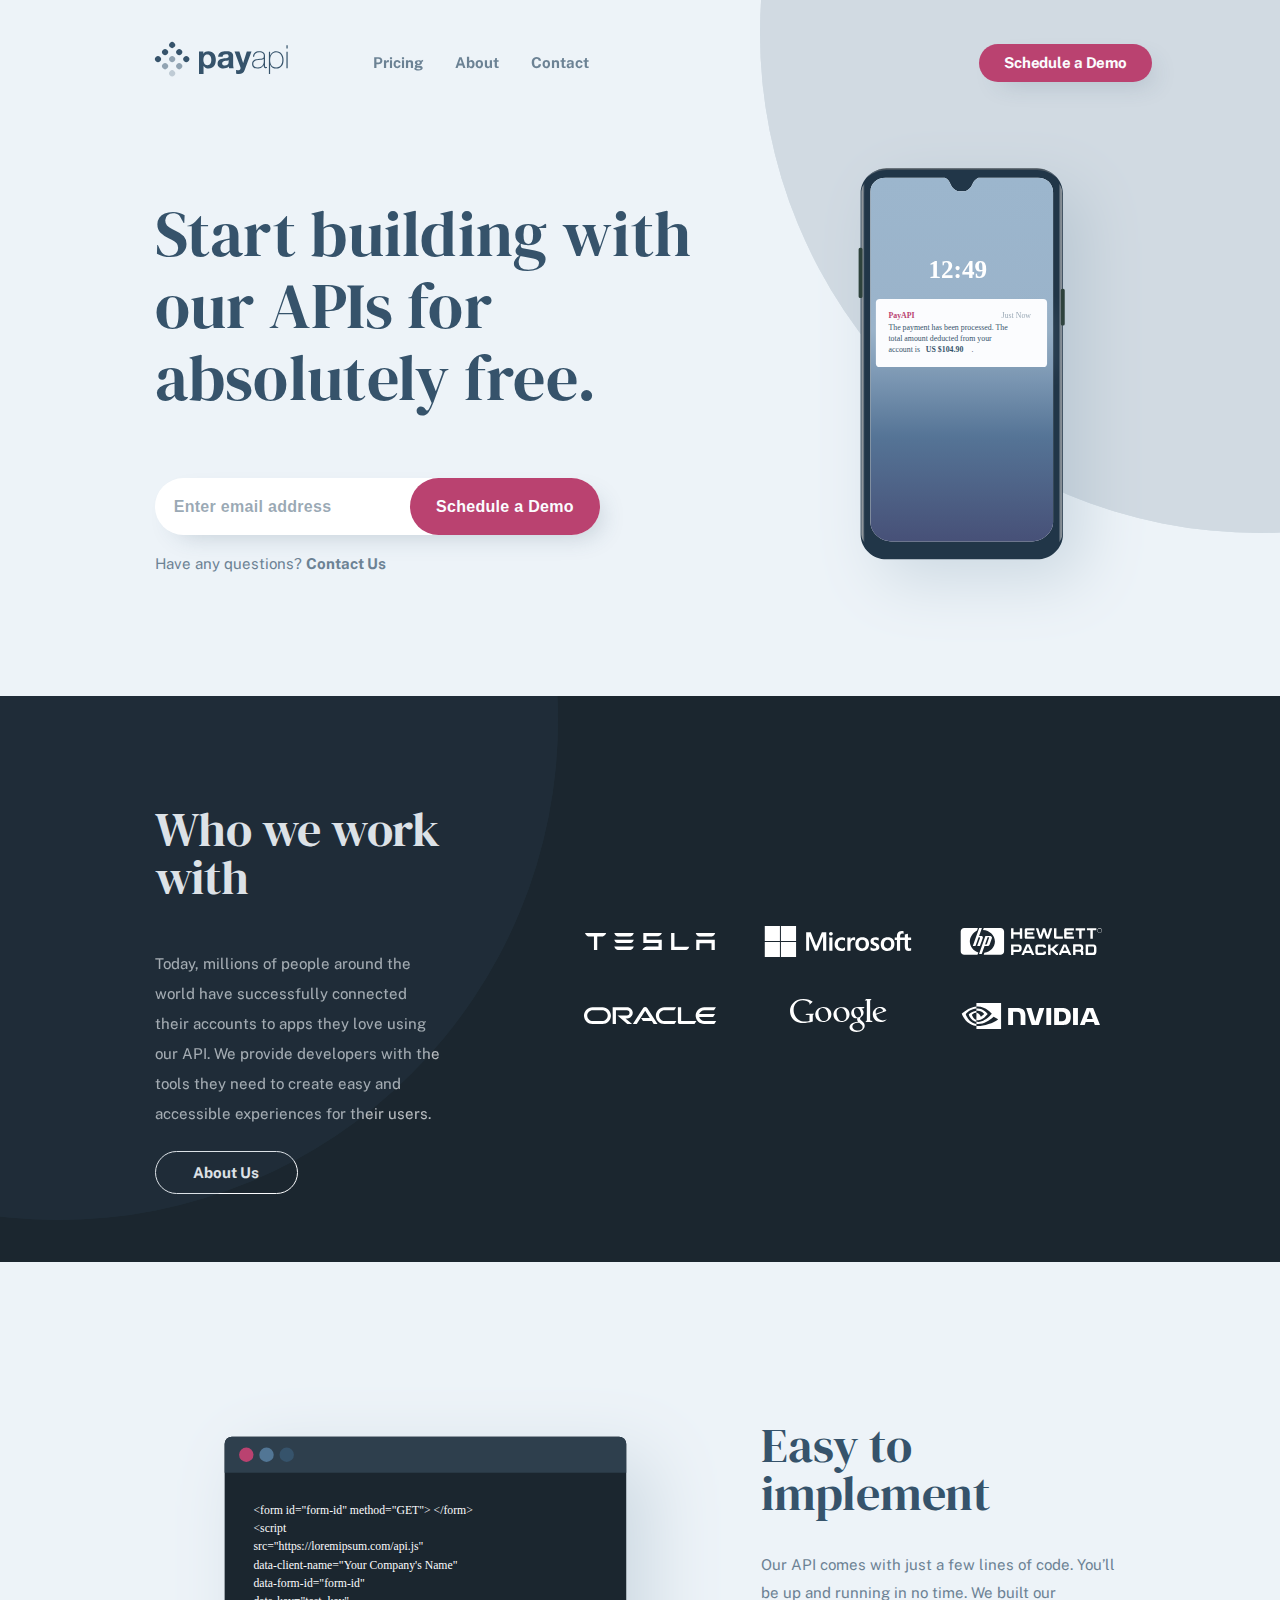
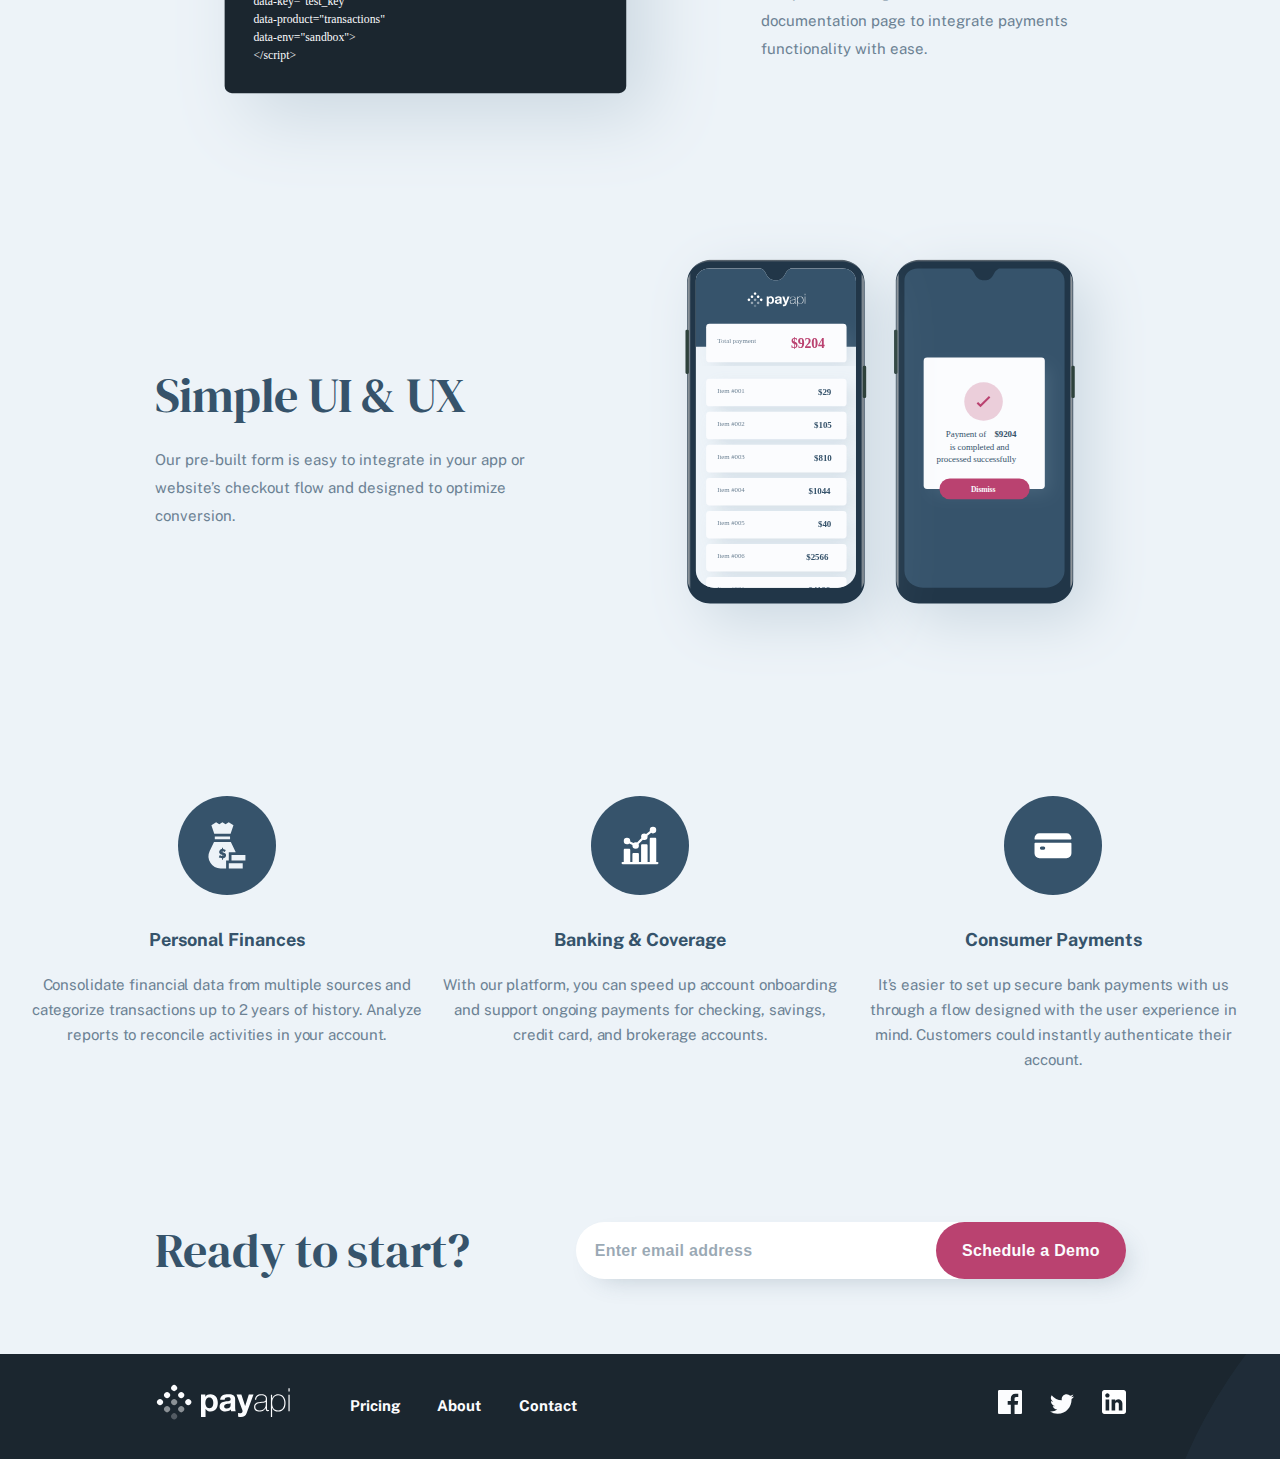
==== commit 1e35ab8e: "Align content with grid" ====
--- a/src/index.html
+++ b/src/index.html
@@ -120,15 +120,20 @@
     </section>
 
     <section class="container container--index-simple">
-      <h2 class="section-heading--dark section-heading--simple">Simple UI & UX</h2>
-      <div class="img-container--simple">
-        <img class="section-img--simple" src="./assets/home/desktop/illustration-simple-ui.svg" alt="Illustrated mockup of two phone screens">
-      </div>
-      <p class="simple-text">
-        Our pre-built form is easy to integrate in your app or website’s checkout 
-        flow and designed to optimize conversion.
-      </p>
-    </section>
+      <div class="simple__wrapper">
+        <div class="simple__content">
+          <h2 class="section-heading--dark section-heading--simple">Simple UI & UX</h2>
+          <p class="simple-text">
+            Our pre-built form is easy to integrate in your app or website’s checkout 
+            flow and designed to optimize conversion.
+          </p>
+        </div>
+        <div class="img-container--simple">
+          <img class="section-img--simple" src="./assets/home/desktop/illustration-simple-ui.svg" alt="Illustrated mockup of two phone screens">
+        </div> 
+      </div>
+    </section>
+
     <section class="container container--index-features">
       <div class="feature">
         <p class="feature-title">Personal Finances</p>
--- a/src/styles.css
+++ b/src/styles.css
@@ -741,6 +741,11 @@
     padding-top: 0;
 }
 
+.simple__wrapper {
+    display: flex;
+    flex-direction: column;
+}
+
 .img-container--simple {
     order: -1;
     /* border: 1px solid green; */
@@ -770,6 +775,36 @@
     .section-img--simple {
         width: 75vw;
     }
+}
+
+/* Desktop version */
+@media screen and (min-width: 1024px) {
+    .container--index-simple {
+        padding-left: 10.3em;
+        padding-right: 10.3em;
+    }
+
+    .simple__wrapper {
+        display: grid;
+        grid-template-columns: 1fr 1.2fr;
+        align-items: center;
+        gap: 4em;
+        border: 1px soldi green;
+    }
+
+    .simple__content {
+        text-align: left; 
+    }
+
+    .section-img--simple {
+        width: 100%;    
+    }
+
+    .img-container--simple {
+        order: 2;
+    }
+
+  
 }
 
 /* Features -section */
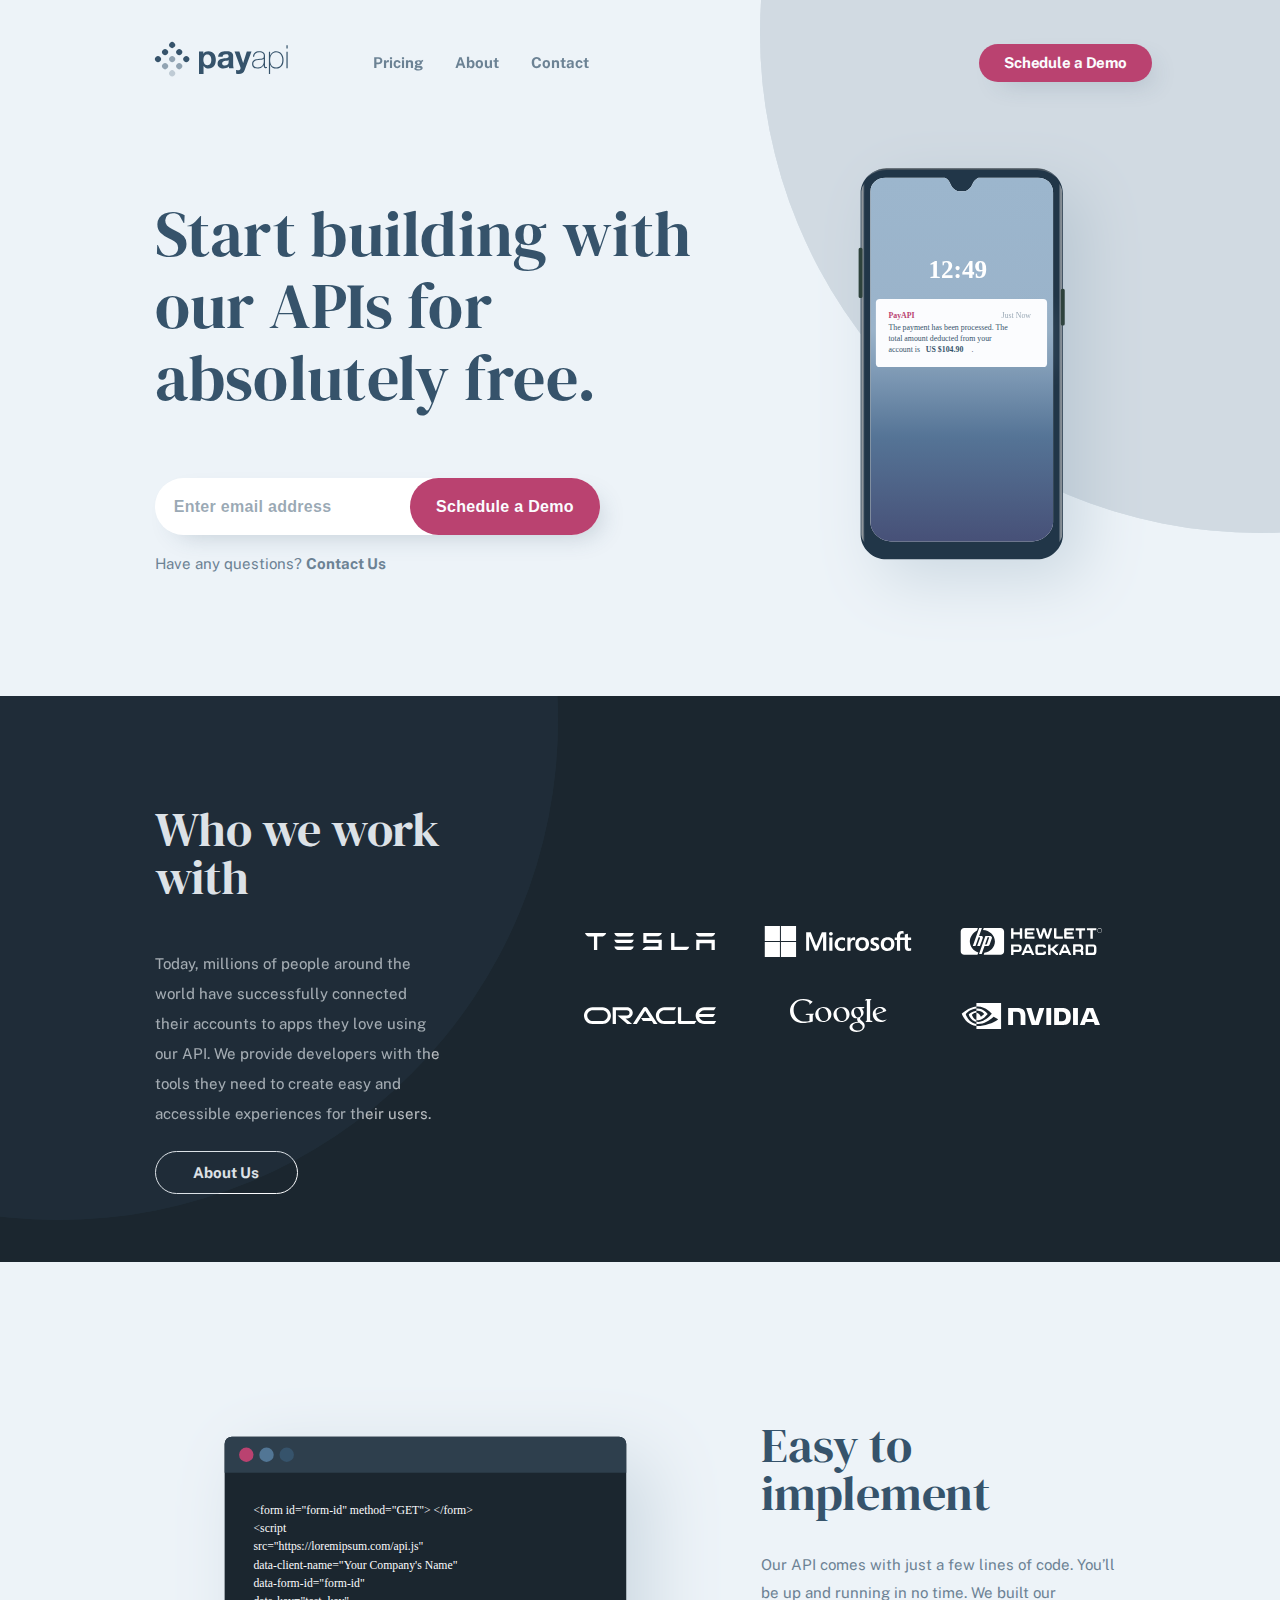
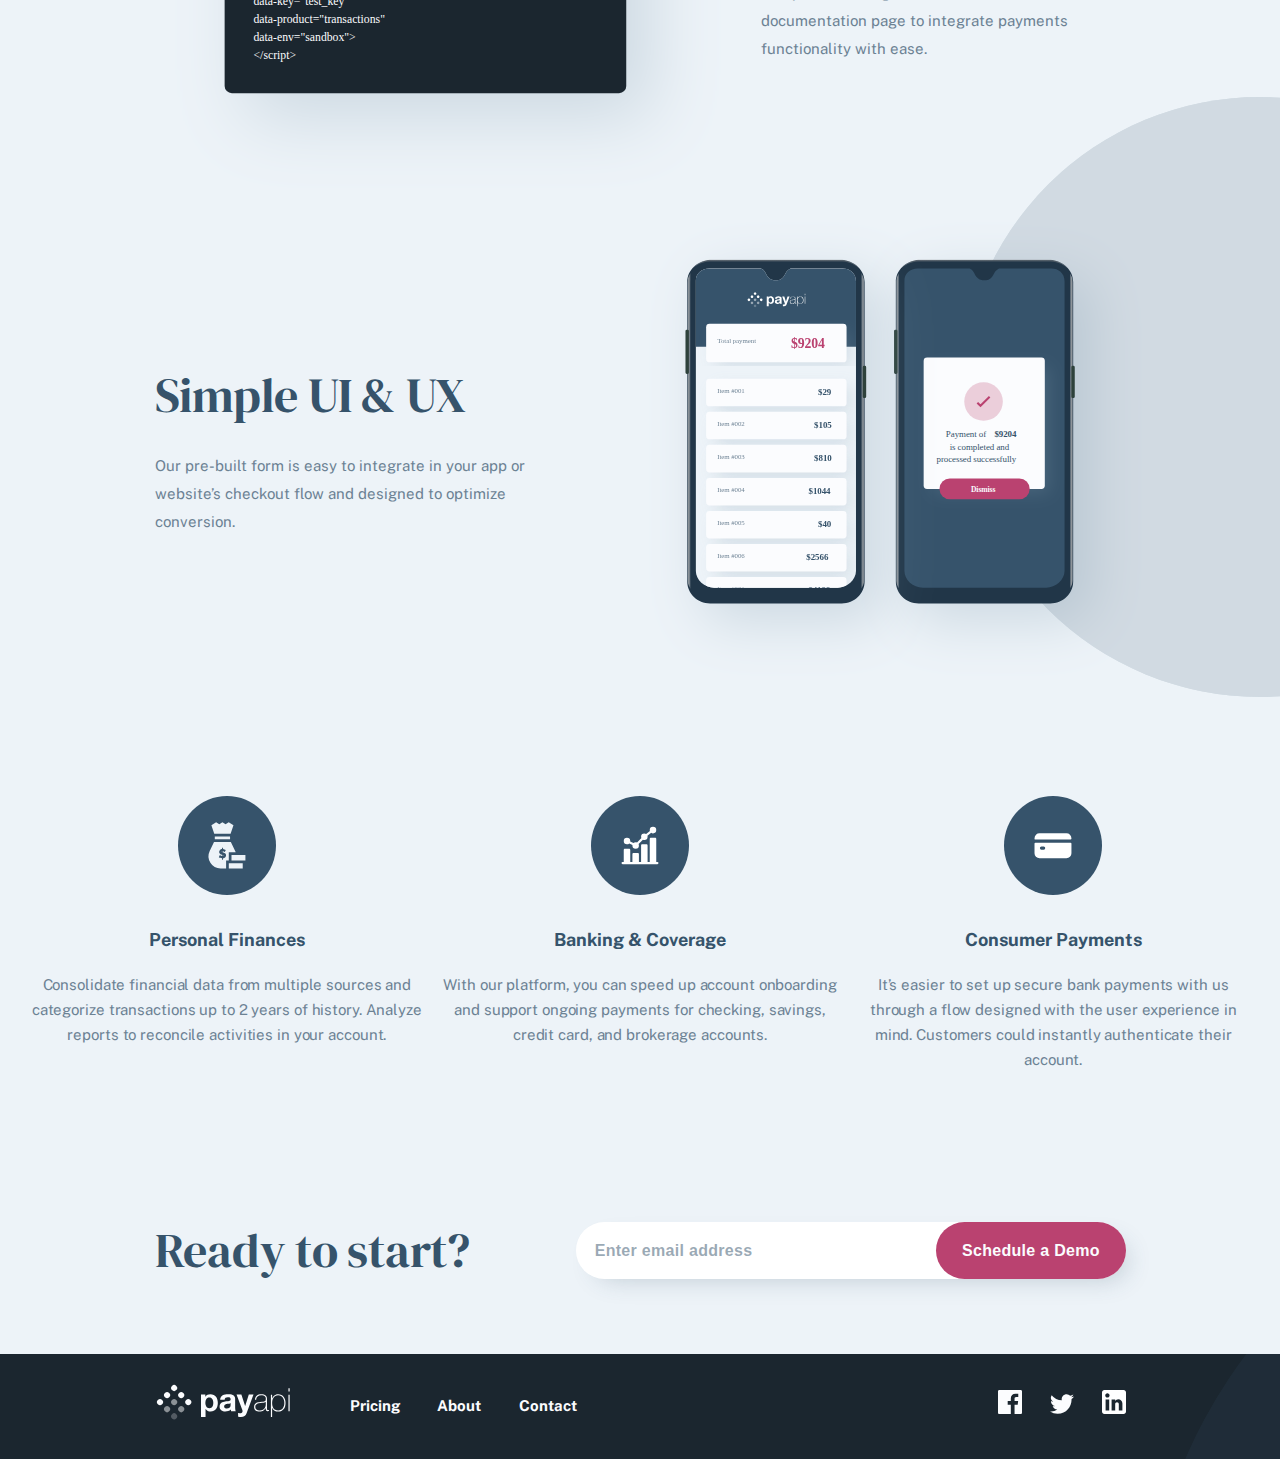
==== commit a0c616b4: "Position background circle in simple section, Fix line height of heading" ====
--- a/src/index.html
+++ b/src/index.html
@@ -120,6 +120,9 @@
     </section>
 
     <section class="container container--index-simple">
+      <div class="bg-circle-container">
+        <img src="./assets/shared/desktop/bg-pattern-circle.svg" class="bg-circle--simple">
+      </div>
       <div class="simple__wrapper">
         <div class="simple__content">
           <h2 class="section-heading--dark section-heading--simple">Simple UI & UX</h2>
--- a/src/styles.css
+++ b/src/styles.css
@@ -741,6 +741,10 @@
     padding-top: 0;
 }
 
+.bg-circle--simple {
+    display: none;
+}
+
 .simple__wrapper {
     display: flex;
     flex-direction: column;
@@ -782,18 +786,33 @@
     .container--index-simple {
         padding-left: 10.3em;
         padding-right: 10.3em;
-    }
-
+        position: relative;
+    }
+
+    .bg-circle--simple {
+        display: block;
+        max-width: 500px;
+        position: absolute;
+        z-index: 0;
+        top: -75px;
+        right: -18%;
+        transform: scale(1.2);
+        /* border: 1px solid orange; */
+    }
+    
     .simple__wrapper {
         display: grid;
         grid-template-columns: 1fr 1.2fr;
         align-items: center;
         gap: 4em;
-        border: 1px soldi green;
     }
 
     .simple__content {
         text-align: left; 
+    }
+
+    .section-heading--simple {
+        line-height: 3rem;
     }
 
     .section-img--simple {
